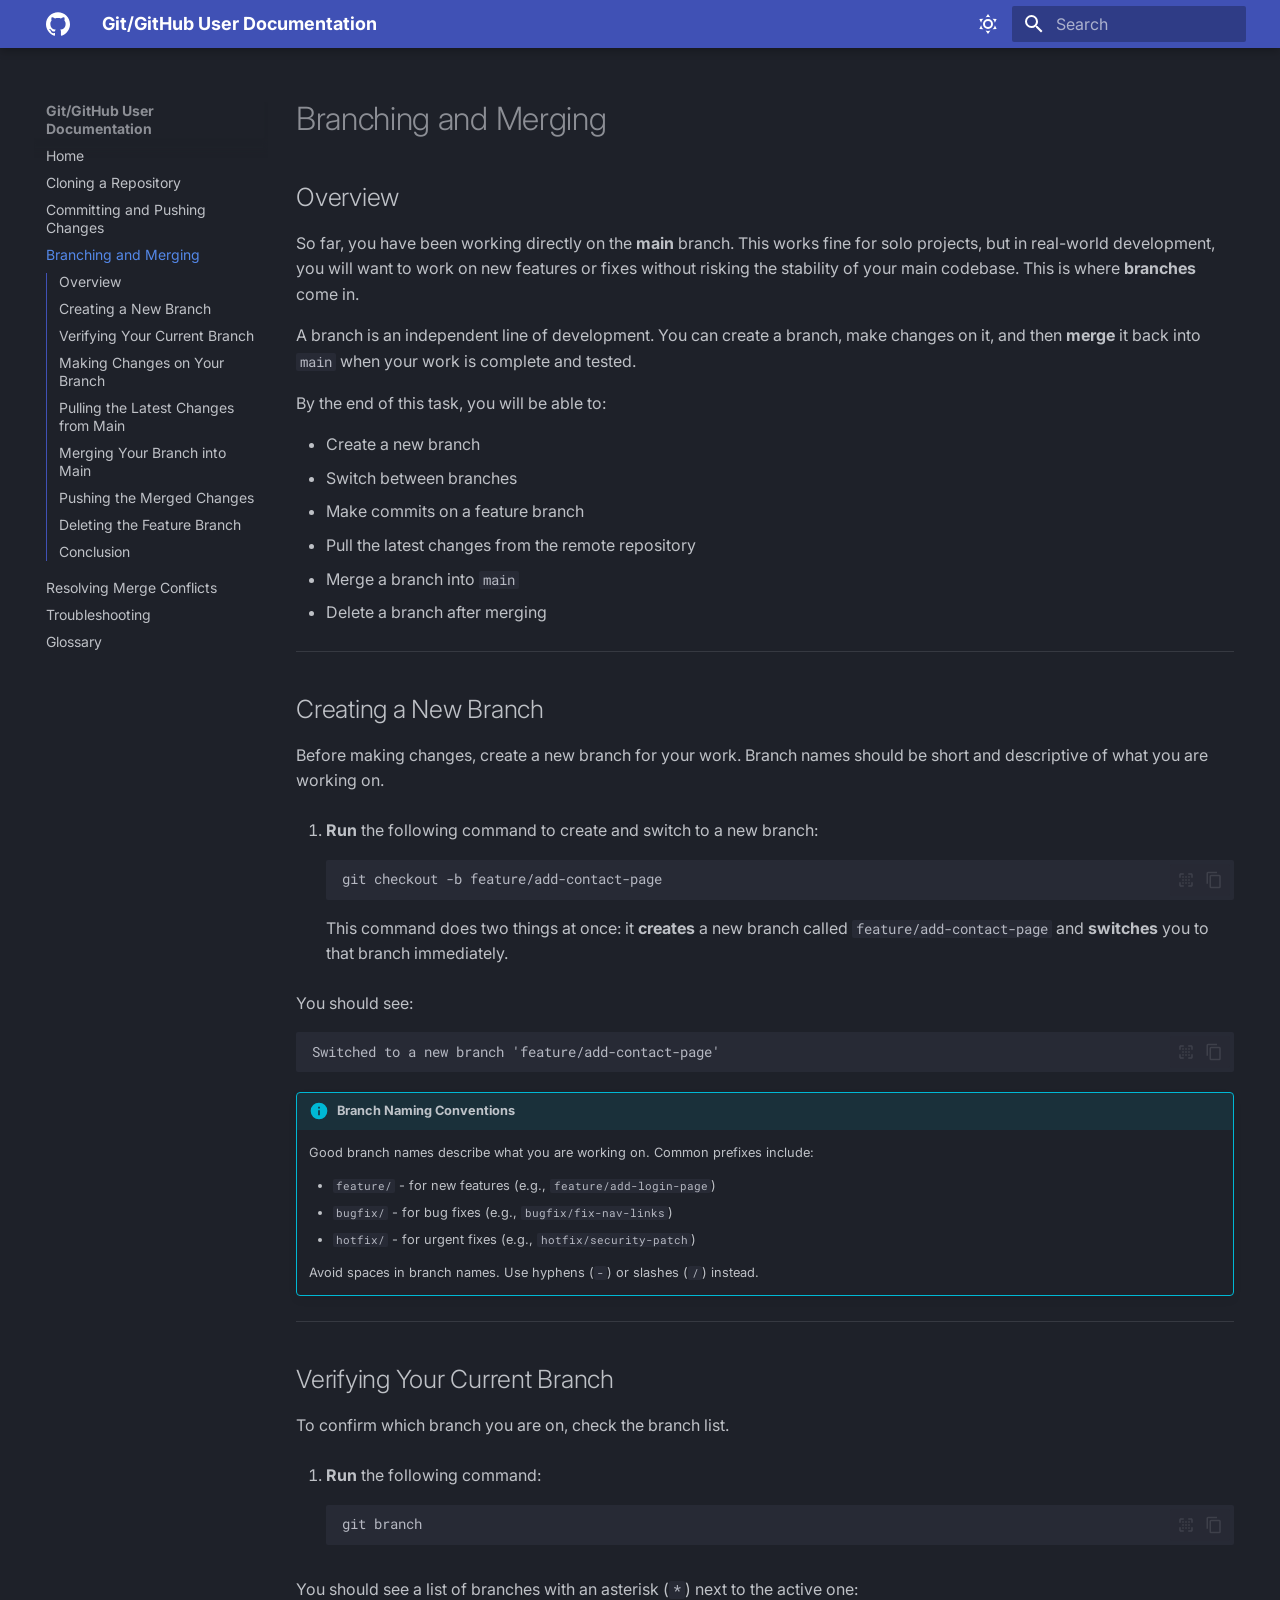
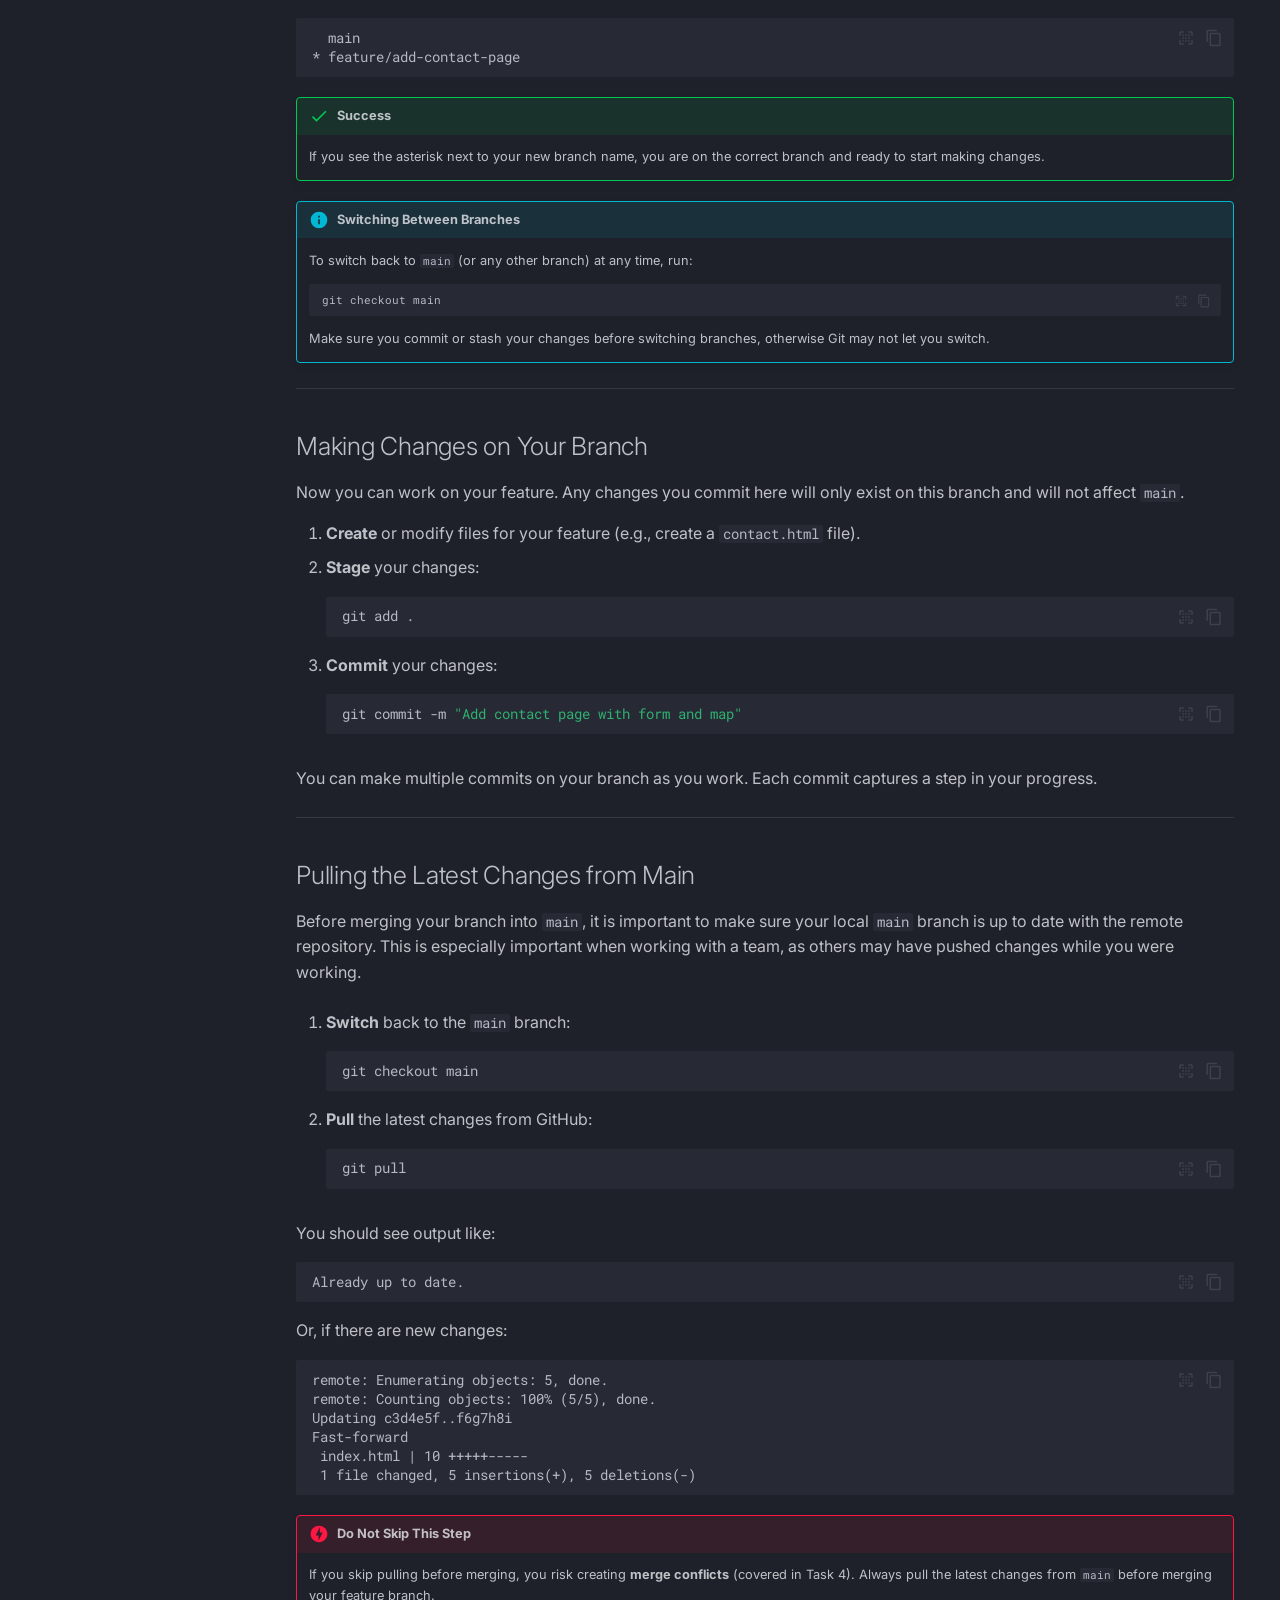
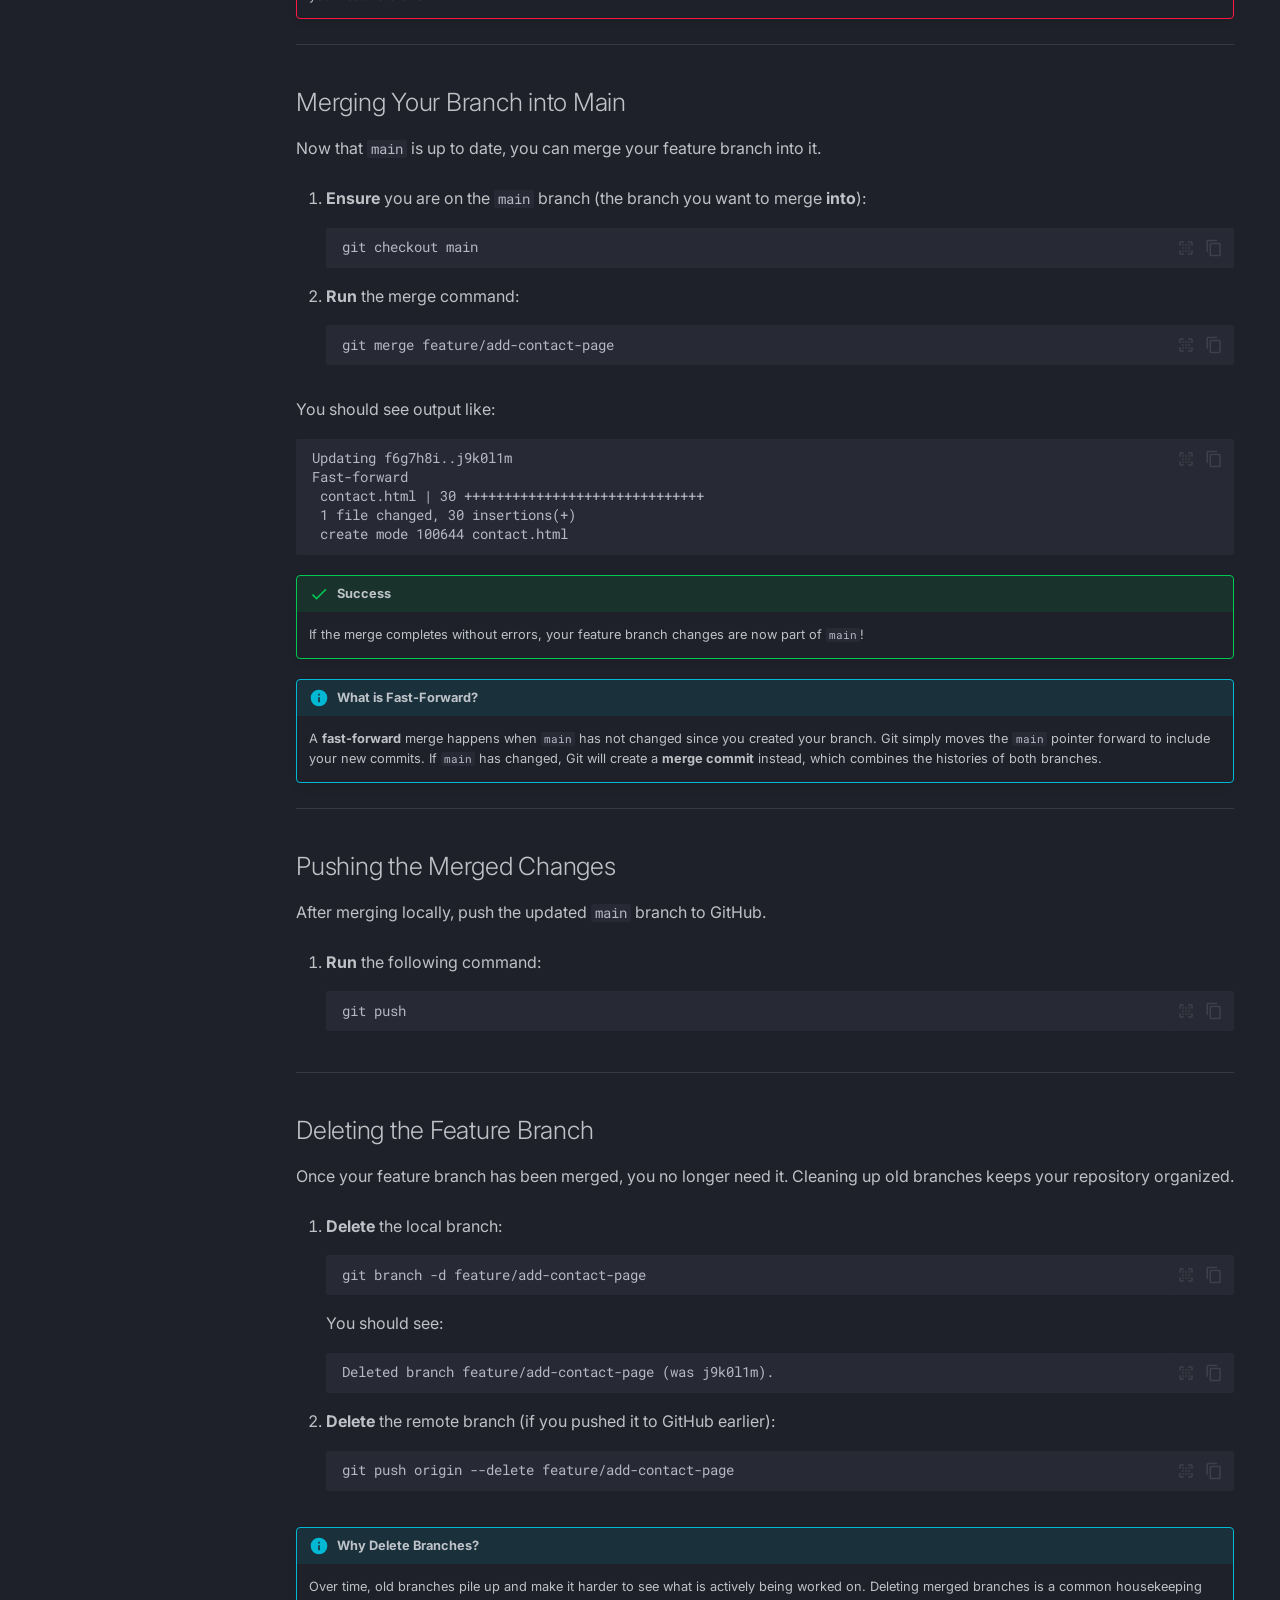
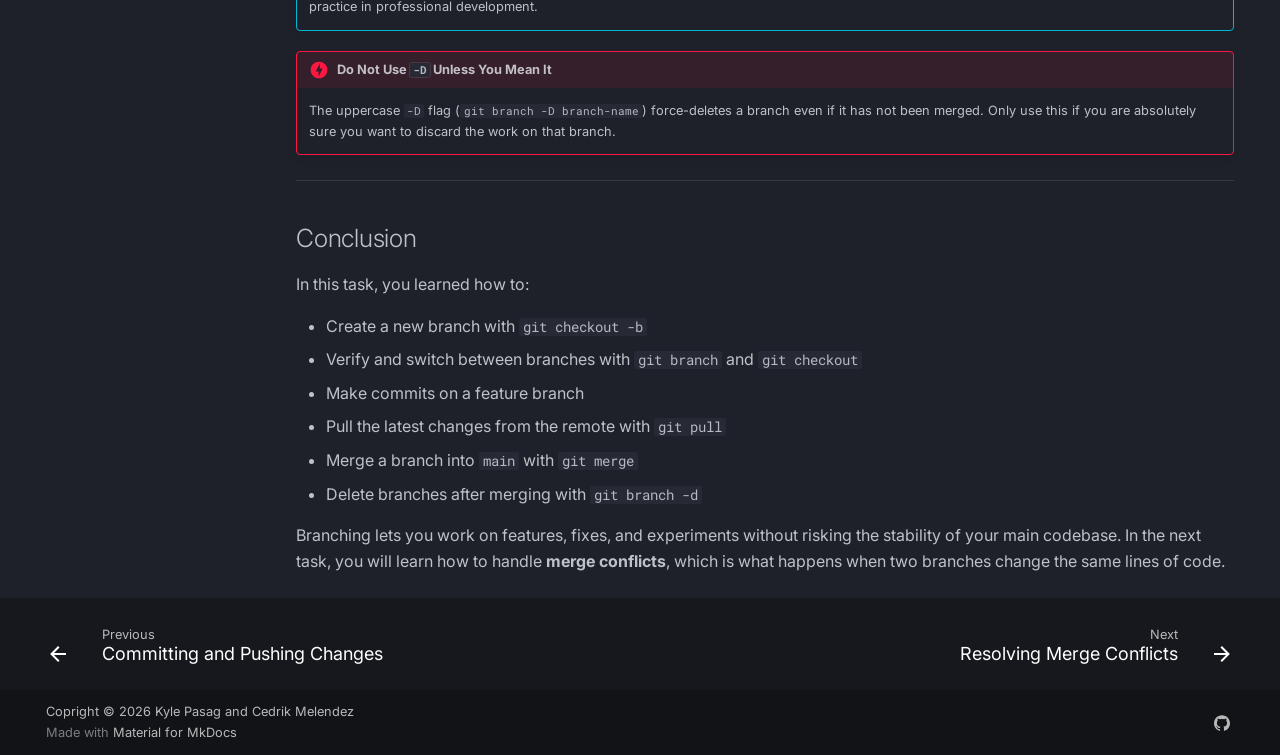
==== branching-and-merging/index.html @ 0b8ddfae "Deployed a0485a2 with MkDocs version: 1.6.1" ====
<!doctype html>
<html lang="en" class="no-js">
  <head>
    
      <meta charset="utf-8">
      <meta name="viewport" content="width=device-width,initial-scale=1">
      
      
      
        <link rel="canonical" href="https://kpasag.github.io/Git-GitHub-User-Documentation/branching-and-merging/">
      
      
        <link rel="prev" href="../committing-and-pushing/">
      
      
        <link rel="next" href="../resolving-merge-conflicts/">
      
      
        
      
      
      <link rel="icon" href="../assets/github.png">
      <meta name="generator" content="mkdocs-1.6.1, mkdocs-material-9.7.6">
    
    
      
        <title>Branching and Merging - Git/GitHub User Documentation</title>
      
    
    
      <link rel="stylesheet" href="../assets/stylesheets/main.484c7ddc.min.css">
      
        
        <link rel="stylesheet" href="../assets/stylesheets/palette.ab4e12ef.min.css">
      
      


    
    
      
    
    
      
        
        
        <link rel="preconnect" href="https://fonts.gstatic.com" crossorigin>
        <link rel="stylesheet" href="https://fonts.googleapis.com/css?family=Inter:300,300i,400,400i,700,700i%7CRoboto+Mono:400,400i,700,700i&display=fallback">
        <style>:root{--md-text-font:"Inter";--md-code-font:"Roboto Mono"}</style>
      
    
    
    <script>__md_scope=new URL("..",location),__md_hash=e=>[...e].reduce(((e,_)=>(e<<5)-e+_.charCodeAt(0)),0),__md_get=(e,_=localStorage,t=__md_scope)=>JSON.parse(_.getItem(t.pathname+"."+e)),__md_set=(e,_,t=localStorage,a=__md_scope)=>{try{t.setItem(a.pathname+"."+e,JSON.stringify(_))}catch(e){}}</script>
    
      

    
    
  </head>
  
  
    
    
      
    
    
    
    
    <body dir="ltr" data-md-color-scheme="slate" data-md-color-primary="indigo" data-md-color-accent="indigo">
  
    
    <input class="md-toggle" data-md-toggle="drawer" type="checkbox" id="__drawer" autocomplete="off">
    <input class="md-toggle" data-md-toggle="search" type="checkbox" id="__search" autocomplete="off">
    <label class="md-overlay" for="__drawer"></label>
    <div data-md-component="skip">
      
        
        <a href="#branching-and-merging" class="md-skip">
          Skip to content
        </a>
      
    </div>
    <div data-md-component="announce">
      
    </div>
    
    
      

  

<header class="md-header md-header--shadow" data-md-component="header">
  <nav class="md-header__inner md-grid" aria-label="Header">
    <a href=".." title="Git/GitHub User Documentation" class="md-header__button md-logo" aria-label="Git/GitHub User Documentation" data-md-component="logo">
      
  
  <svg xmlns="http://www.w3.org/2000/svg" viewBox="0 0 24 24"><path d="M12 .297c-6.63 0-12 5.373-12 12 0 5.303 3.438 9.8 8.205 11.385.6.113.82-.258.82-.577 0-.285-.01-1.04-.015-2.04-3.338.724-4.042-1.61-4.042-1.61C4.422 18.07 3.633 17.7 3.633 17.7c-1.087-.744.084-.729.084-.729 1.205.084 1.838 1.236 1.838 1.236 1.07 1.835 2.809 1.305 3.495.998.108-.776.417-1.305.76-1.605-2.665-.3-5.466-1.332-5.466-5.93 0-1.31.465-2.38 1.235-3.22-.135-.303-.54-1.523.105-3.176 0 0 1.005-.322 3.3 1.23.96-.267 1.98-.399 3-.405 1.02.006 2.04.138 3 .405 2.28-1.552 3.285-1.23 3.285-1.23.645 1.653.24 2.873.12 3.176.765.84 1.23 1.91 1.23 3.22 0 4.61-2.805 5.625-5.475 5.92.42.36.81 1.096.81 2.22 0 1.606-.015 2.896-.015 3.286 0 .315.21.69.825.57C20.565 22.092 24 17.592 24 12.297c0-6.627-5.373-12-12-12"/></svg>

    </a>
    <label class="md-header__button md-icon" for="__drawer">
      
      <svg xmlns="http://www.w3.org/2000/svg" viewBox="0 0 24 24"><path d="M3 6h18v2H3zm0 5h18v2H3zm0 5h18v2H3z"/></svg>
    </label>
    <div class="md-header__title" data-md-component="header-title">
      <div class="md-header__ellipsis">
        <div class="md-header__topic">
          <span class="md-ellipsis">
            Git/GitHub User Documentation
          </span>
        </div>
        <div class="md-header__topic" data-md-component="header-topic">
          <span class="md-ellipsis">
            
              Branching and Merging
            
          </span>
        </div>
      </div>
    </div>
    
      
        <form class="md-header__option" data-md-component="palette">
  
    
    
    
    <input class="md-option" data-md-color-media="" data-md-color-scheme="slate" data-md-color-primary="indigo" data-md-color-accent="indigo"  aria-label="Dark mode"  type="radio" name="__palette" id="__palette_0">
    
      <label class="md-header__button md-icon" title="Dark mode" for="__palette_1" hidden>
        <svg xmlns="http://www.w3.org/2000/svg" viewBox="0 0 24 24"><path d="M12 7a5 5 0 0 1 5 5 5 5 0 0 1-5 5 5 5 0 0 1-5-5 5 5 0 0 1 5-5m0 2a3 3 0 0 0-3 3 3 3 0 0 0 3 3 3 3 0 0 0 3-3 3 3 0 0 0-3-3m0-7 2.39 3.42C13.65 5.15 12.84 5 12 5s-1.65.15-2.39.42zM3.34 7l4.16-.35A7.2 7.2 0 0 0 5.94 8.5c-.44.74-.69 1.5-.83 2.29zm.02 10 1.76-3.77a7.131 7.131 0 0 0 2.38 4.14zM20.65 7l-1.77 3.79a7.02 7.02 0 0 0-2.38-4.15zm-.01 10-4.14.36c.59-.51 1.12-1.14 1.54-1.86.42-.73.69-1.5.83-2.29zM12 22l-2.41-3.44c.74.27 1.55.44 2.41.44.82 0 1.63-.17 2.37-.44z"/></svg>
      </label>
    
  
    
    
    
    <input class="md-option" data-md-color-media="" data-md-color-scheme="default" data-md-color-primary="indigo" data-md-color-accent="indigo"  aria-label="Light mode"  type="radio" name="__palette" id="__palette_1">
    
      <label class="md-header__button md-icon" title="Light mode" for="__palette_0" hidden>
        <svg xmlns="http://www.w3.org/2000/svg" viewBox="0 0 24 24"><path d="m17.75 4.09-2.53 1.94.91 3.06-2.63-1.81-2.63 1.81.91-3.06-2.53-1.94L12.44 4l1.06-3 1.06 3zm3.5 6.91-1.64 1.25.59 1.98-1.7-1.17-1.7 1.17.59-1.98L15.75 11l2.06-.05L18.5 9l.69 1.95zm-2.28 4.95c.83-.08 1.72 1.1 1.19 1.85-.32.45-.66.87-1.08 1.27C15.17 23 8.84 23 4.94 19.07c-3.91-3.9-3.91-10.24 0-14.14.4-.4.82-.76 1.27-1.08.75-.53 1.93.36 1.85 1.19-.27 2.86.69 5.83 2.89 8.02a9.96 9.96 0 0 0 8.02 2.89m-1.64 2.02a12.08 12.08 0 0 1-7.8-3.47c-2.17-2.19-3.33-5-3.49-7.82-2.81 3.14-2.7 7.96.31 10.98 3.02 3.01 7.84 3.12 10.98.31"/></svg>
      </label>
    
  
</form>
      
    
    
      <script>var palette=__md_get("__palette");if(palette&&palette.color){if("(prefers-color-scheme)"===palette.color.media){var media=matchMedia("(prefers-color-scheme: light)"),input=document.querySelector(media.matches?"[data-md-color-media='(prefers-color-scheme: light)']":"[data-md-color-media='(prefers-color-scheme: dark)']");palette.color.media=input.getAttribute("data-md-color-media"),palette.color.scheme=input.getAttribute("data-md-color-scheme"),palette.color.primary=input.getAttribute("data-md-color-primary"),palette.color.accent=input.getAttribute("data-md-color-accent")}for(var[key,value]of Object.entries(palette.color))document.body.setAttribute("data-md-color-"+key,value)}</script>
    
    
    
      
      
        <label class="md-header__button md-icon" for="__search">
          
          <svg xmlns="http://www.w3.org/2000/svg" viewBox="0 0 24 24"><path d="M9.5 3A6.5 6.5 0 0 1 16 9.5c0 1.61-.59 3.09-1.56 4.23l.27.27h.79l5 5-1.5 1.5-5-5v-.79l-.27-.27A6.52 6.52 0 0 1 9.5 16 6.5 6.5 0 0 1 3 9.5 6.5 6.5 0 0 1 9.5 3m0 2C7 5 5 7 5 9.5S7 14 9.5 14 14 12 14 9.5 12 5 9.5 5"/></svg>
        </label>
        <div class="md-search" data-md-component="search" role="dialog">
  <label class="md-search__overlay" for="__search"></label>
  <div class="md-search__inner" role="search">
    <form class="md-search__form" name="search">
      <input type="text" class="md-search__input" name="query" aria-label="Search" placeholder="Search" autocapitalize="off" autocorrect="off" autocomplete="off" spellcheck="false" data-md-component="search-query" required>
      <label class="md-search__icon md-icon" for="__search">
        
        <svg xmlns="http://www.w3.org/2000/svg" viewBox="0 0 24 24"><path d="M9.5 3A6.5 6.5 0 0 1 16 9.5c0 1.61-.59 3.09-1.56 4.23l.27.27h.79l5 5-1.5 1.5-5-5v-.79l-.27-.27A6.52 6.52 0 0 1 9.5 16 6.5 6.5 0 0 1 3 9.5 6.5 6.5 0 0 1 9.5 3m0 2C7 5 5 7 5 9.5S7 14 9.5 14 14 12 14 9.5 12 5 9.5 5"/></svg>
        
        <svg xmlns="http://www.w3.org/2000/svg" viewBox="0 0 24 24"><path d="M20 11v2H8l5.5 5.5-1.42 1.42L4.16 12l7.92-7.92L13.5 5.5 8 11z"/></svg>
      </label>
      <nav class="md-search__options" aria-label="Search">
        
        <button type="reset" class="md-search__icon md-icon" title="Clear" aria-label="Clear" tabindex="-1">
          
          <svg xmlns="http://www.w3.org/2000/svg" viewBox="0 0 24 24"><path d="M19 6.41 17.59 5 12 10.59 6.41 5 5 6.41 10.59 12 5 17.59 6.41 19 12 13.41 17.59 19 19 17.59 13.41 12z"/></svg>
        </button>
      </nav>
      
    </form>
    <div class="md-search__output">
      <div class="md-search__scrollwrap" tabindex="0" data-md-scrollfix>
        <div class="md-search-result" data-md-component="search-result">
          <div class="md-search-result__meta">
            Initializing search
          </div>
          <ol class="md-search-result__list" role="presentation"></ol>
        </div>
      </div>
    </div>
  </div>
</div>
      
    
    
  </nav>
  
</header>
    
    <div class="md-container" data-md-component="container">
      
      
        
          
        
      
      <main class="md-main" data-md-component="main">
        <div class="md-main__inner md-grid">
          
            
              
              <div class="md-sidebar md-sidebar--primary" data-md-component="sidebar" data-md-type="navigation" >
                <div class="md-sidebar__scrollwrap">
                  <div class="md-sidebar__inner">
                    



  

<nav class="md-nav md-nav--primary md-nav--integrated" aria-label="Navigation" data-md-level="0">
  <label class="md-nav__title" for="__drawer">
    <a href=".." title="Git/GitHub User Documentation" class="md-nav__button md-logo" aria-label="Git/GitHub User Documentation" data-md-component="logo">
      
  
  <svg xmlns="http://www.w3.org/2000/svg" viewBox="0 0 24 24"><path d="M12 .297c-6.63 0-12 5.373-12 12 0 5.303 3.438 9.8 8.205 11.385.6.113.82-.258.82-.577 0-.285-.01-1.04-.015-2.04-3.338.724-4.042-1.61-4.042-1.61C4.422 18.07 3.633 17.7 3.633 17.7c-1.087-.744.084-.729.084-.729 1.205.084 1.838 1.236 1.838 1.236 1.07 1.835 2.809 1.305 3.495.998.108-.776.417-1.305.76-1.605-2.665-.3-5.466-1.332-5.466-5.93 0-1.31.465-2.38 1.235-3.22-.135-.303-.54-1.523.105-3.176 0 0 1.005-.322 3.3 1.23.96-.267 1.98-.399 3-.405 1.02.006 2.04.138 3 .405 2.28-1.552 3.285-1.23 3.285-1.23.645 1.653.24 2.873.12 3.176.765.84 1.23 1.91 1.23 3.22 0 4.61-2.805 5.625-5.475 5.92.42.36.81 1.096.81 2.22 0 1.606-.015 2.896-.015 3.286 0 .315.21.69.825.57C20.565 22.092 24 17.592 24 12.297c0-6.627-5.373-12-12-12"/></svg>

    </a>
    Git/GitHub User Documentation
  </label>
  
  <ul class="md-nav__list" data-md-scrollfix>
    
      
      
  
  
  
  
    <li class="md-nav__item">
      <a href=".." class="md-nav__link">
        
  
  
  <span class="md-ellipsis">
    
  
    Home
  

    
  </span>
  
  

      </a>
    </li>
  

    
      
      
  
  
  
  
    <li class="md-nav__item">
      <a href="../cloning/" class="md-nav__link">
        
  
  
  <span class="md-ellipsis">
    
  
    Cloning a Repository
  

    
  </span>
  
  

      </a>
    </li>
  

    
      
      
  
  
  
  
    <li class="md-nav__item">
      <a href="../committing-and-pushing/" class="md-nav__link">
        
  
  
  <span class="md-ellipsis">
    
  
    Committing and Pushing Changes
  

    
  </span>
  
  

      </a>
    </li>
  

    
      
      
  
  
    
  
  
  
    <li class="md-nav__item md-nav__item--active">
      
      <input class="md-nav__toggle md-toggle" type="checkbox" id="__toc">
      
      
        
      
      
        <label class="md-nav__link md-nav__link--active" for="__toc">
          
  
  
  <span class="md-ellipsis">
    
  
    Branching and Merging
  

    
  </span>
  
  

          <span class="md-nav__icon md-icon"></span>
        </label>
      
      <a href="./" class="md-nav__link md-nav__link--active">
        
  
  
  <span class="md-ellipsis">
    
  
    Branching and Merging
  

    
  </span>
  
  

      </a>
      
        

<nav class="md-nav md-nav--secondary" aria-label="Table of contents">
  
  
  
    
  
  
    <label class="md-nav__title" for="__toc">
      <span class="md-nav__icon md-icon"></span>
      Table of contents
    </label>
    <ul class="md-nav__list" data-md-component="toc" data-md-scrollfix>
      
        <li class="md-nav__item">
  <a href="#overview" class="md-nav__link">
    <span class="md-ellipsis">
      
        Overview
      
    </span>
  </a>
  
</li>
      
        <li class="md-nav__item">
  <a href="#creating-a-new-branch" class="md-nav__link">
    <span class="md-ellipsis">
      
        Creating a New Branch
      
    </span>
  </a>
  
</li>
      
        <li class="md-nav__item">
  <a href="#verifying-your-current-branch" class="md-nav__link">
    <span class="md-ellipsis">
      
        Verifying Your Current Branch
      
    </span>
  </a>
  
</li>
      
        <li class="md-nav__item">
  <a href="#making-changes-on-your-branch" class="md-nav__link">
    <span class="md-ellipsis">
      
        Making Changes on Your Branch
      
    </span>
  </a>
  
</li>
      
        <li class="md-nav__item">
  <a href="#pulling-the-latest-changes-from-main" class="md-nav__link">
    <span class="md-ellipsis">
      
        Pulling the Latest Changes from Main
      
    </span>
  </a>
  
</li>
      
        <li class="md-nav__item">
  <a href="#merging-your-branch-into-main" class="md-nav__link">
    <span class="md-ellipsis">
      
        Merging Your Branch into Main
      
    </span>
  </a>
  
</li>
      
        <li class="md-nav__item">
  <a href="#pushing-the-merged-changes" class="md-nav__link">
    <span class="md-ellipsis">
      
        Pushing the Merged Changes
      
    </span>
  </a>
  
</li>
      
        <li class="md-nav__item">
  <a href="#deleting-the-feature-branch" class="md-nav__link">
    <span class="md-ellipsis">
      
        Deleting the Feature Branch
      
    </span>
  </a>
  
</li>
      
        <li class="md-nav__item">
  <a href="#conclusion" class="md-nav__link">
    <span class="md-ellipsis">
      
        Conclusion
      
    </span>
  </a>
  
</li>
      
    </ul>
  
</nav>
      
    </li>
  

    
      
      
  
  
  
  
    <li class="md-nav__item">
      <a href="../resolving-merge-conflicts/" class="md-nav__link">
        
  
  
  <span class="md-ellipsis">
    
  
    Resolving Merge Conflicts
  

    
  </span>
  
  

      </a>
    </li>
  

    
      
      
  
  
  
  
    <li class="md-nav__item">
      <a href="../troubleshooting/" class="md-nav__link">
        
  
  
  <span class="md-ellipsis">
    
  
    Troubleshooting
  

    
  </span>
  
  

      </a>
    </li>
  

    
      
      
  
  
  
  
    <li class="md-nav__item">
      <a href="../glossary/" class="md-nav__link">
        
  
  
  <span class="md-ellipsis">
    
  
    Glossary
  

    
  </span>
  
  

      </a>
    </li>
  

    
  </ul>
</nav>
                  </div>
                </div>
              </div>
            
            
          
          
            <div class="md-content" data-md-component="content">
              
              <article class="md-content__inner md-typeset">
                
                  



<h1 id="branching-and-merging">Branching and Merging</h1>
<h2 id="overview">Overview</h2>
<p>So far, you have been working directly on the <strong>main</strong> branch. This works fine for solo projects, but in real-world development, you will want to work on new features or fixes without risking the stability of your main codebase. This is where <strong>branches</strong> come in.</p>
<p>A branch is an independent line of development. You can create a branch, make changes on it, and then <strong>merge</strong> it back into <code>main</code> when your work is complete and tested.</p>
<p>By the end of this task, you will be able to:</p>
<ul>
<li>Create a new branch</li>
<li>Switch between branches</li>
<li>Make commits on a feature branch</li>
<li>Pull the latest changes from the remote repository</li>
<li>Merge a branch into <code>main</code></li>
<li>Delete a branch after merging</li>
</ul>
<hr />
<h2 id="creating-a-new-branch">Creating a New Branch</h2>
<p>Before making changes, create a new branch for your work. Branch names should be short and descriptive of what you are working on.</p>
<ol>
<li>
<p><strong>Run</strong> the following command to create and switch to a new branch:</p>
<div class="language-bash highlight"><pre><span></span><code><span id="__span-0-1"><a id="__codelineno-0-1" name="__codelineno-0-1" href="#__codelineno-0-1"></a>git<span class="w"> </span>checkout<span class="w"> </span>-b<span class="w"> </span>feature/add-contact-page
</span></code></pre></div>
<p>This command does two things at once: it <strong>creates</strong> a new branch called <code>feature/add-contact-page</code> and <strong>switches</strong> you to that branch immediately.</p>
</li>
</ol>
<p>You should see:</p>
<div class="language-text highlight"><pre><span></span><code><span id="__span-1-1"><a id="__codelineno-1-1" name="__codelineno-1-1" href="#__codelineno-1-1"></a>Switched to a new branch &#39;feature/add-contact-page&#39;
</span></code></pre></div>
<div class="admonition info">
<p class="admonition-title">Branch Naming Conventions</p>
<p>Good branch names describe what you are working on. Common prefixes include:</p>
<ul>
<li><code>feature/</code> - for new features (e.g., <code>feature/add-login-page</code>)</li>
<li><code>bugfix/</code> - for bug fixes (e.g., <code>bugfix/fix-nav-links</code>)</li>
<li><code>hotfix/</code> - for urgent fixes (e.g., <code>hotfix/security-patch</code>)</li>
</ul>
<p>Avoid spaces in branch names. Use hyphens (<code>-</code>) or slashes (<code>/</code>) instead.</p>
</div>
<hr />
<h2 id="verifying-your-current-branch">Verifying Your Current Branch</h2>
<p>To confirm which branch you are on, check the branch list.</p>
<ol>
<li>
<p><strong>Run</strong> the following command:</p>
<div class="language-bash highlight"><pre><span></span><code><span id="__span-2-1"><a id="__codelineno-2-1" name="__codelineno-2-1" href="#__codelineno-2-1"></a>git<span class="w"> </span>branch
</span></code></pre></div>
</li>
</ol>
<p>You should see a list of branches with an asterisk (<code>*</code>) next to the active one:</p>
<div class="language-text highlight"><pre><span></span><code><span id="__span-3-1"><a id="__codelineno-3-1" name="__codelineno-3-1" href="#__codelineno-3-1"></a>  main
</span><span id="__span-3-2"><a id="__codelineno-3-2" name="__codelineno-3-2" href="#__codelineno-3-2"></a>* feature/add-contact-page
</span></code></pre></div>
<div class="admonition success">
<p class="admonition-title">Success</p>
<p>If you see the asterisk next to your new branch name, you are on the correct branch and ready to start making changes.</p>
</div>
<div class="admonition info">
<p class="admonition-title">Switching Between Branches</p>
<p>To switch back to <code>main</code> (or any other branch) at any time, run:</p>
<div class="language-bash highlight"><pre><span></span><code><span id="__span-4-1"><a id="__codelineno-4-1" name="__codelineno-4-1" href="#__codelineno-4-1"></a>git<span class="w"> </span>checkout<span class="w"> </span>main
</span></code></pre></div>
<p>Make sure you commit or stash your changes before switching branches, otherwise Git may not let you switch.</p>
</div>
<hr />
<h2 id="making-changes-on-your-branch">Making Changes on Your Branch</h2>
<p>Now you can work on your feature. Any changes you commit here will only exist on this branch and will not affect <code>main</code>.</p>
<ol>
<li><strong>Create</strong> or modify files for your feature (e.g., create a <code>contact.html</code> file).</li>
<li>
<p><strong>Stage</strong> your changes:</p>
<div class="language-bash highlight"><pre><span></span><code><span id="__span-5-1"><a id="__codelineno-5-1" name="__codelineno-5-1" href="#__codelineno-5-1"></a>git<span class="w"> </span>add<span class="w"> </span>.
</span></code></pre></div>
</li>
<li>
<p><strong>Commit</strong> your changes:</p>
<div class="language-bash highlight"><pre><span></span><code><span id="__span-6-1"><a id="__codelineno-6-1" name="__codelineno-6-1" href="#__codelineno-6-1"></a>git<span class="w"> </span>commit<span class="w"> </span>-m<span class="w"> </span><span class="s2">&quot;Add contact page with form and map&quot;</span>
</span></code></pre></div>
</li>
</ol>
<p>You can make multiple commits on your branch as you work. Each commit captures a step in your progress.</p>
<hr />
<h2 id="pulling-the-latest-changes-from-main">Pulling the Latest Changes from Main</h2>
<p>Before merging your branch into <code>main</code>, it is important to make sure your local <code>main</code> branch is up to date with the remote repository. This is especially important when working with a team, as others may have pushed changes while you were working.</p>
<ol>
<li>
<p><strong>Switch</strong> back to the <code>main</code> branch:</p>
<div class="language-bash highlight"><pre><span></span><code><span id="__span-7-1"><a id="__codelineno-7-1" name="__codelineno-7-1" href="#__codelineno-7-1"></a>git<span class="w"> </span>checkout<span class="w"> </span>main
</span></code></pre></div>
</li>
<li>
<p><strong>Pull</strong> the latest changes from GitHub:</p>
<div class="language-bash highlight"><pre><span></span><code><span id="__span-8-1"><a id="__codelineno-8-1" name="__codelineno-8-1" href="#__codelineno-8-1"></a>git<span class="w"> </span>pull
</span></code></pre></div>
</li>
</ol>
<p>You should see output like:</p>
<div class="language-text highlight"><pre><span></span><code><span id="__span-9-1"><a id="__codelineno-9-1" name="__codelineno-9-1" href="#__codelineno-9-1"></a>Already up to date.
</span></code></pre></div>
<p>Or, if there are new changes:</p>
<div class="language-text highlight"><pre><span></span><code><span id="__span-10-1"><a id="__codelineno-10-1" name="__codelineno-10-1" href="#__codelineno-10-1"></a>remote: Enumerating objects: 5, done.
</span><span id="__span-10-2"><a id="__codelineno-10-2" name="__codelineno-10-2" href="#__codelineno-10-2"></a>remote: Counting objects: 100% (5/5), done.
</span><span id="__span-10-3"><a id="__codelineno-10-3" name="__codelineno-10-3" href="#__codelineno-10-3"></a>Updating c3d4e5f..f6g7h8i
</span><span id="__span-10-4"><a id="__codelineno-10-4" name="__codelineno-10-4" href="#__codelineno-10-4"></a>Fast-forward
</span><span id="__span-10-5"><a id="__codelineno-10-5" name="__codelineno-10-5" href="#__codelineno-10-5"></a> index.html | 10 +++++-----
</span><span id="__span-10-6"><a id="__codelineno-10-6" name="__codelineno-10-6" href="#__codelineno-10-6"></a> 1 file changed, 5 insertions(+), 5 deletions(-)
</span></code></pre></div>
<div class="admonition danger">
<p class="admonition-title">Do Not Skip This Step</p>
<p>If you skip pulling before merging, you risk creating <strong>merge conflicts</strong> (covered in Task 4). Always pull the latest changes from <code>main</code> before merging your feature branch.</p>
</div>
<hr />
<h2 id="merging-your-branch-into-main">Merging Your Branch into Main</h2>
<p>Now that <code>main</code> is up to date, you can merge your feature branch into it.</p>
<ol>
<li>
<p><strong>Ensure</strong> you are on the <code>main</code> branch (the branch you want to merge <strong>into</strong>):</p>
<div class="language-bash highlight"><pre><span></span><code><span id="__span-11-1"><a id="__codelineno-11-1" name="__codelineno-11-1" href="#__codelineno-11-1"></a>git<span class="w"> </span>checkout<span class="w"> </span>main
</span></code></pre></div>
</li>
<li>
<p><strong>Run</strong> the merge command:</p>
<div class="language-bash highlight"><pre><span></span><code><span id="__span-12-1"><a id="__codelineno-12-1" name="__codelineno-12-1" href="#__codelineno-12-1"></a>git<span class="w"> </span>merge<span class="w"> </span>feature/add-contact-page
</span></code></pre></div>
</li>
</ol>
<p>You should see output like:</p>
<div class="language-text highlight"><pre><span></span><code><span id="__span-13-1"><a id="__codelineno-13-1" name="__codelineno-13-1" href="#__codelineno-13-1"></a>Updating f6g7h8i..j9k0l1m
</span><span id="__span-13-2"><a id="__codelineno-13-2" name="__codelineno-13-2" href="#__codelineno-13-2"></a>Fast-forward
</span><span id="__span-13-3"><a id="__codelineno-13-3" name="__codelineno-13-3" href="#__codelineno-13-3"></a> contact.html | 30 ++++++++++++++++++++++++++++++
</span><span id="__span-13-4"><a id="__codelineno-13-4" name="__codelineno-13-4" href="#__codelineno-13-4"></a> 1 file changed, 30 insertions(+)
</span><span id="__span-13-5"><a id="__codelineno-13-5" name="__codelineno-13-5" href="#__codelineno-13-5"></a> create mode 100644 contact.html
</span></code></pre></div>
<div class="admonition success">
<p class="admonition-title">Success</p>
<p>If the merge completes without errors, your feature branch changes are now part of <code>main</code>!</p>
</div>
<div class="admonition info">
<p class="admonition-title">What is Fast-Forward?</p>
<p>A <strong>fast-forward</strong> merge happens when <code>main</code> has not changed since you created your branch. Git simply moves the <code>main</code> pointer forward to include your new commits. If <code>main</code> has changed, Git will create a <strong>merge commit</strong> instead, which combines the histories of both branches.</p>
</div>
<hr />
<h2 id="pushing-the-merged-changes">Pushing the Merged Changes</h2>
<p>After merging locally, push the updated <code>main</code> branch to GitHub.</p>
<ol>
<li>
<p><strong>Run</strong> the following command:</p>
<div class="language-bash highlight"><pre><span></span><code><span id="__span-14-1"><a id="__codelineno-14-1" name="__codelineno-14-1" href="#__codelineno-14-1"></a>git<span class="w"> </span>push
</span></code></pre></div>
</li>
</ol>
<hr />
<h2 id="deleting-the-feature-branch">Deleting the Feature Branch</h2>
<p>Once your feature branch has been merged, you no longer need it. Cleaning up old branches keeps your repository organized.</p>
<ol>
<li>
<p><strong>Delete</strong> the local branch:</p>
<div class="language-bash highlight"><pre><span></span><code><span id="__span-15-1"><a id="__codelineno-15-1" name="__codelineno-15-1" href="#__codelineno-15-1"></a>git<span class="w"> </span>branch<span class="w"> </span>-d<span class="w"> </span>feature/add-contact-page
</span></code></pre></div>
<p>You should see:</p>
<div class="language-text highlight"><pre><span></span><code><span id="__span-16-1"><a id="__codelineno-16-1" name="__codelineno-16-1" href="#__codelineno-16-1"></a>Deleted branch feature/add-contact-page (was j9k0l1m).
</span></code></pre></div>
</li>
<li>
<p><strong>Delete</strong> the remote branch (if you pushed it to GitHub earlier):</p>
<div class="language-bash highlight"><pre><span></span><code><span id="__span-17-1"><a id="__codelineno-17-1" name="__codelineno-17-1" href="#__codelineno-17-1"></a>git<span class="w"> </span>push<span class="w"> </span>origin<span class="w"> </span>--delete<span class="w"> </span>feature/add-contact-page
</span></code></pre></div>
</li>
</ol>
<div class="admonition info">
<p class="admonition-title">Why Delete Branches?</p>
<p>Over time, old branches pile up and make it harder to see what is actively being worked on. Deleting merged branches is a common housekeeping practice in professional development.</p>
</div>
<div class="admonition danger">
<p class="admonition-title">Do Not Use <code>-D</code> Unless You Mean It</p>
<p>The uppercase <code>-D</code> flag (<code>git branch -D branch-name</code>) force-deletes a branch even if it has not been merged. Only use this if you are absolutely sure you want to discard the work on that branch.</p>
</div>
<hr />
<h2 id="conclusion">Conclusion</h2>
<p>In this task, you learned how to:</p>
<ul>
<li>Create a new branch with <code>git checkout -b</code></li>
<li>Verify and switch between branches with <code>git branch</code> and <code>git checkout</code></li>
<li>Make commits on a feature branch</li>
<li>Pull the latest changes from the remote with <code>git pull</code></li>
<li>Merge a branch into <code>main</code> with <code>git merge</code></li>
<li>Delete branches after merging with <code>git branch -d</code></li>
</ul>
<p>Branching lets you work on features, fixes, and experiments without risking the stability of your main codebase. In the next task, you will learn how to handle <strong>merge conflicts</strong>, which is what happens when two branches change the same lines of code.</p>












                
              </article>
            </div>
          
          
<script>var target=document.getElementById(location.hash.slice(1));target&&target.name&&(target.checked=target.name.startsWith("__tabbed_"))</script>
        </div>
        
      </main>
      
        <footer class="md-footer">
  
    
      
      <nav class="md-footer__inner md-grid" aria-label="Footer" >
        
          
          <a href="../committing-and-pushing/" class="md-footer__link md-footer__link--prev" aria-label="Previous: Committing and Pushing Changes">
            <div class="md-footer__button md-icon">
              
              <svg xmlns="http://www.w3.org/2000/svg" viewBox="0 0 24 24"><path d="M20 11v2H8l5.5 5.5-1.42 1.42L4.16 12l7.92-7.92L13.5 5.5 8 11z"/></svg>
            </div>
            <div class="md-footer__title">
              <span class="md-footer__direction">
                Previous
              </span>
              <div class="md-ellipsis">
                Committing and Pushing Changes
              </div>
            </div>
          </a>
        
        
          
          <a href="../resolving-merge-conflicts/" class="md-footer__link md-footer__link--next" aria-label="Next: Resolving Merge Conflicts">
            <div class="md-footer__title">
              <span class="md-footer__direction">
                Next
              </span>
              <div class="md-ellipsis">
                Resolving Merge Conflicts
              </div>
            </div>
            <div class="md-footer__button md-icon">
              
              <svg xmlns="http://www.w3.org/2000/svg" viewBox="0 0 24 24"><path d="M4 11v2h12l-5.5 5.5 1.42 1.42L19.84 12l-7.92-7.92L10.5 5.5 16 11z"/></svg>
            </div>
          </a>
        
      </nav>
    
  
  <div class="md-footer-meta md-typeset">
    <div class="md-footer-meta__inner md-grid">
      <div class="md-copyright">
  
    <div class="md-copyright__highlight">
      Copright &copy; 2026 Kyle Pasag and Cedrik Melendez
    </div>
  
  
    Made with
    <a href="https://squidfunk.github.io/mkdocs-material/" target="_blank" rel="noopener">
      Material for MkDocs
    </a>
  
</div>
      
        
<div class="md-social">
  
    
    
    
    
      
      
    
    <a href="https://github.com/kpasag/Git-GitHub-User-Documentation" target="_blank" rel="noopener" title="github.com" class="md-social__link">
      <svg xmlns="http://www.w3.org/2000/svg" viewBox="0 0 24 24"><path d="M12 .297c-6.63 0-12 5.373-12 12 0 5.303 3.438 9.8 8.205 11.385.6.113.82-.258.82-.577 0-.285-.01-1.04-.015-2.04-3.338.724-4.042-1.61-4.042-1.61C4.422 18.07 3.633 17.7 3.633 17.7c-1.087-.744.084-.729.084-.729 1.205.084 1.838 1.236 1.838 1.236 1.07 1.835 2.809 1.305 3.495.998.108-.776.417-1.305.76-1.605-2.665-.3-5.466-1.332-5.466-5.93 0-1.31.465-2.38 1.235-3.22-.135-.303-.54-1.523.105-3.176 0 0 1.005-.322 3.3 1.23.96-.267 1.98-.399 3-.405 1.02.006 2.04.138 3 .405 2.28-1.552 3.285-1.23 3.285-1.23.645 1.653.24 2.873.12 3.176.765.84 1.23 1.91 1.23 3.22 0 4.61-2.805 5.625-5.475 5.92.42.36.81 1.096.81 2.22 0 1.606-.015 2.896-.015 3.286 0 .315.21.69.825.57C20.565 22.092 24 17.592 24 12.297c0-6.627-5.373-12-12-12"/></svg>
    </a>
  
</div>
      
    </div>
  </div>
</footer>
      
    </div>
    <div class="md-dialog" data-md-component="dialog">
      <div class="md-dialog__inner md-typeset"></div>
    </div>
    
    
    
      
      
      <script id="__config" type="application/json">{"annotate": null, "base": "..", "features": ["navigation.sections", "navigation.footer", "toc.integrate", "content.code.copy", "content.code.select"], "search": "../assets/javascripts/workers/search.2c215733.min.js", "tags": null, "translations": {"clipboard.copied": "Copied to clipboard", "clipboard.copy": "Copy to clipboard", "search.result.more.one": "1 more on this page", "search.result.more.other": "# more on this page", "search.result.none": "No matching documents", "search.result.one": "1 matching document", "search.result.other": "# matching documents", "search.result.placeholder": "Type to start searching", "search.result.term.missing": "Missing", "select.version": "Select version"}, "version": null}</script>
    
    
      <script src="../assets/javascripts/bundle.79ae519e.min.js"></script>
      
    
  </body>
</html>
---- assets/stylesheets/main.484c7ddc.min.css ----
@charset "UTF-8";html{-webkit-text-size-adjust:none;-moz-text-size-adjust:none;text-size-adjust:none;box-sizing:border-box}*,:after,:before{box-sizing:inherit}@media (prefers-reduced-motion){*,:after,:before{transition:none!important}}body{margin:0}a,button,input,label{-webkit-tap-highlight-color:transparent}a{color:inherit;text-decoration:none}hr{border:0;box-sizing:initial;display:block;height:.05rem;overflow:visible;padding:0}small{font-size:80%}sub,sup{line-height:1em}img{border-style:none}table{border-collapse:initial;border-spacing:0}td,th{font-weight:400;vertical-align:top}button{background:#0000;border:0;font-family:inherit;font-size:inherit;margin:0;padding:0}input{border:0;outline:none}:root{--md-primary-fg-color:#4051b5;--md-primary-fg-color--light:#5d6cc0;--md-primary-fg-color--dark:#303fa1;--md-primary-bg-color:#fff;--md-primary-bg-color--light:#ffffffb3;--md-accent-fg-color:#526cfe;--md-accent-fg-color--transparent:#526cfe1a;--md-accent-bg-color:#fff;--md-accent-bg-color--light:#ffffffb3}[data-md-color-scheme=default]{color-scheme:light}[data-md-color-scheme=default] img[src$="#gh-dark-mode-only"],[data-md-color-scheme=default] img[src$="#only-dark"]{display:none}:root,[data-md-color-scheme=default]{--md-hue:225deg;--md-default-fg-color:#000000de;--md-default-fg-color--light:#0000008a;--md-default-fg-color--lighter:#00000052;--md-default-fg-color--lightest:#00000012;--md-default-bg-color:#fff;--md-default-bg-color--light:#ffffffb3;--md-default-bg-color--lighter:#ffffff4d;--md-default-bg-color--lightest:#ffffff1f;--md-code-fg-color:#36464e;--md-code-bg-color:#f5f5f5;--md-code-bg-color--light:#f5f5f5b3;--md-code-bg-color--lighter:#f5f5f54d;--md-code-hl-color:#4287ff;--md-code-hl-color--light:#4287ff1a;--md-code-hl-number-color:#d52a2a;--md-code-hl-special-color:#db1457;--md-code-hl-function-color:#a846b9;--md-code-hl-constant-color:#6e59d9;--md-code-hl-keyword-color:#3f6ec6;--md-code-hl-string-color:#1c7d4d;--md-code-hl-name-color:var(--md-code-fg-color);--md-code-hl-operator-color:var(--md-default-fg-color--light);--md-code-hl-punctuation-color:var(--md-default-fg-color--light);--md-code-hl-comment-color:var(--md-default-fg-color--light);--md-code-hl-generic-color:var(--md-default-fg-color--light);--md-code-hl-variable-color:var(--md-default-fg-color--light);--md-typeset-color:var(--md-default-fg-color);--md-typeset-a-color:var(--md-primary-fg-color);--md-typeset-del-color:#f5503d26;--md-typeset-ins-color:#0bd57026;--md-typeset-kbd-color:#fafafa;--md-typeset-kbd-accent-color:#fff;--md-typeset-kbd-border-color:#b8b8b8;--md-typeset-mark-color:#ffff0080;--md-typeset-table-color:#0000001f;--md-typeset-table-color--light:rgba(0,0,0,.035);--md-admonition-fg-color:var(--md-default-fg-color);--md-admonition-bg-color:var(--md-default-bg-color);--md-warning-fg-color:#000000de;--md-warning-bg-color:#ff9;--md-footer-fg-color:#fff;--md-footer-fg-color--light:#ffffffb3;--md-footer-fg-color--lighter:#ffffff73;--md-footer-bg-color:#000000de;--md-footer-bg-color--dark:#00000052;--md-shadow-z1:0 0.2rem 0.5rem #0000000d,0 0 0.05rem #0000001a;--md-shadow-z2:0 0.2rem 0.5rem #0000001a,0 0 0.05rem #00000040;--md-shadow-z3:0 0.2rem 0.5rem #0003,0 0 0.05rem #00000059}.md-icon svg{fill:currentcolor;display:block;height:1.2rem;width:1.2rem}body{-webkit-font-smoothing:antialiased;-moz-osx-font-smoothing:grayscale;--md-text-font-family:var(--md-text-font,_),-apple-system,BlinkMacSystemFont,Helvetica,Arial,sans-serif;--md-code-font-family:var(--md-code-font,_),SFMono-Regular,Consolas,Menlo,monospace}aside,body,input{font-feature-settings:"kern","liga";color:var(--md-typeset-color);font-family:var(--md-text-font-family)}code,kbd,pre{font-feature-settings:"kern";font-family:var(--md-code-font-family)}:root{--md-typeset-table-sort-icon:url('data:image/svg+xml;charset=utf-8,<svg xmlns="http://www.w3.org/2000/svg" viewBox="0 0 24 24"><path d="m18 21-4-4h3V7h-3l4-4 4 4h-3v10h3M2 19v-2h10v2M2 13v-2h7v2M2 7V5h4v2z"/></svg>');--md-typeset-table-sort-icon--asc:url('data:image/svg+xml;charset=utf-8,<svg xmlns="http://www.w3.org/2000/svg" viewBox="0 0 24 24"><path d="M19 17h3l-4 4-4-4h3V3h2M2 17h10v2H2M6 5v2H2V5m0 6h7v2H2z"/></svg>');--md-typeset-table-sort-icon--desc:url('data:image/svg+xml;charset=utf-8,<svg xmlns="http://www.w3.org/2000/svg" viewBox="0 0 24 24"><path d="M19 7h3l-4-4-4 4h3v14h2M2 17h10v2H2M6 5v2H2V5m0 6h7v2H2z"/></svg>')}.md-typeset{-webkit-print-color-adjust:exact;color-adjust:exact;font-size:.8rem;line-height:1.6;overflow-wrap:break-word}@media print{.md-typeset{font-size:.68rem}}.md-typeset blockquote,.md-typeset dl,.md-typeset figure,.md-typeset ol,.md-typeset pre,.md-typeset ul{margin-bottom:1em;margin-top:1em}.md-typeset h1{color:var(--md-default-fg-color--light);font-size:2em;line-height:1.3;margin:0 0 1.25em}.md-typeset h1,.md-typeset h2{font-weight:300;letter-spacing:-.01em}.md-typeset h2{font-size:1.5625em;line-height:1.4;margin:1.6em 0 .64em}.md-typeset h3{font-size:1.25em;font-weight:400;letter-spacing:-.01em;line-height:1.5;margin:1.6em 0 .8em}.md-typeset h2+h3{margin-top:.8em}.md-typeset h4{font-weight:700;letter-spacing:-.01em;margin:1em 0}.md-typeset h5,.md-typeset h6{color:var(--md-default-fg-color--light);font-size:.8em;font-weight:700;letter-spacing:-.01em;margin:1.25em 0}.md-typeset h5{text-transform:uppercase}.md-typeset h5 code{text-transform:none}.md-typeset hr{border-bottom:.05rem solid var(--md-default-fg-color--lightest);display:flow-root;margin:1.5em 0}.md-typeset a{color:var(--md-typeset-a-color);word-break:break-word}.md-typeset a,.md-typeset a:before{transition:color 125ms}.md-typeset a:focus,.md-typeset a:hover{color:var(--md-accent-fg-color)}.md-typeset a:focus code,.md-typeset a:hover code{background-color:var(--md-accent-fg-color--transparent);color:var(--md-accent-fg-color)}.md-typeset a code{color:var(--md-typeset-a-color)}.md-typeset a.focus-visible{outline-color:var(--md-accent-fg-color);outline-offset:.2rem}.md-typeset code,.md-typeset kbd,.md-typeset pre{color:var(--md-code-fg-color);direction:ltr;font-variant-ligatures:none;transition:background-color 125ms}@media print{.md-typeset code,.md-typeset kbd,.md-typeset pre{white-space:pre-wrap}}.md-typeset code{background-color:var(--md-code-bg-color);border-radius:.1rem;-webkit-box-decoration-break:clone;box-decoration-break:clone;font-size:.85em;padding:0 .2941176471em;transition:color 125ms,background-color 125ms;word-break:break-word}.md-typeset code:not(.focus-visible){-webkit-tap-highlight-color:transparent;outline:none}.md-typeset pre{display:flow-root;line-height:1.4;position:relative}.md-typeset pre>code{-webkit-box-decoration-break:slice;box-decoration-break:slice;box-shadow:none;display:block;margin:0;outline-color:var(--md-accent-fg-color);overflow:auto;padding:.7720588235em 1.1764705882em;scrollbar-color:var(--md-default-fg-color--lighter) #0000;scrollbar-width:thin;touch-action:auto;word-break:normal}.md-typeset pre>code:hover{scrollbar-color:var(--md-accent-fg-color) #0000}.md-typeset pre>code::-webkit-scrollbar{height:.2rem;width:.2rem}.md-typeset pre>code::-webkit-scrollbar-thumb{background-color:var(--md-default-fg-color--lighter)}.md-typeset pre>code::-webkit-scrollbar-thumb:hover{background-color:var(--md-accent-fg-color)}.md-typeset kbd{background-color:var(--md-typeset-kbd-color);border-radius:.1rem;box-shadow:0 .1rem 0 .05rem var(--md-typeset-kbd-border-color),0 .1rem 0 var(--md-typeset-kbd-border-color),0 -.1rem .2rem var(--md-typeset-kbd-accent-color) inset;color:var(--md-default-fg-color);display:inline-block;font-size:.75em;padding:0 .6666666667em;vertical-align:text-top;word-break:break-word}.md-typeset mark{background-color:var(--md-typeset-mark-color);-webkit-box-decoration-break:clone;box-decoration-break:clone;color:inherit;word-break:break-word}.md-typeset abbr{cursor:help;text-decoration:none}.md-typeset [data-preview],.md-typeset abbr{border-bottom:.05rem dotted var(--md-default-fg-color--light)}.md-typeset small{opacity:.75}[dir=ltr] .md-typeset sub,[dir=ltr] .md-typeset sup{margin-left:.078125em}[dir=rtl] .md-typeset sub,[dir=rtl] .md-typeset sup{margin-right:.078125em}[dir=ltr] .md-typeset blockquote{padding-left:.6rem}[dir=rtl] .md-typeset blockquote{padding-right:.6rem}[dir=ltr] .md-typeset blockquote{border-left:.2rem solid var(--md-default-fg-color--lighter)}[dir=rtl] .md-typeset blockquote{border-right:.2rem solid var(--md-default-fg-color--lighter)}.md-typeset blockquote{color:var(--md-default-fg-color--light);margin-left:0;margin-right:0}.md-typeset ul{list-style-type:disc}.md-typeset ul[type]{list-style-type:revert-layer}[dir=ltr] .md-typeset ol,[dir=ltr] .md-typeset ul{margin-left:.625em}[dir=rtl] .md-typeset ol,[dir=rtl] .md-typeset ul{margin-right:.625em}.md-typeset ol,.md-typeset ul{padding:0}.md-typeset ol:not([hidden]),.md-typeset ul:not([hidden]){display:flow-root}.md-typeset ol ol,.md-typeset ul ol{list-style-type:lower-alpha}.md-typeset ol ol ol,.md-typeset ul ol ol{list-style-type:lower-roman}.md-typeset ol ol ol ol,.md-typeset ul ol ol ol{list-style-type:upper-alpha}.md-typeset ol ol ol ol ol,.md-typeset ul ol ol ol ol{list-style-type:upper-roman}.md-typeset ol[type],.md-typeset ul[type]{list-style-type:revert-layer}[dir=ltr] .md-typeset ol li,[dir=ltr] .md-typeset ul li{margin-left:1.25em}[dir=rtl] .md-typeset ol li,[dir=rtl] .md-typeset ul li{margin-right:1.25em}.md-typeset ol li,.md-typeset ul li{margin-bottom:.5em}.md-typeset ol li blockquote,.md-typeset ol li p,.md-typeset ul li blockquote,.md-typeset ul li p{margin:.5em 0}.md-typeset ol li:last-child,.md-typeset ul li:last-child{margin-bottom:0}[dir=ltr] .md-typeset ol li ol,[dir=ltr] .md-typeset ol li ul,[dir=ltr] .md-typeset ul li ol,[dir=ltr] .md-typeset ul li ul{margin-left:.625em}[dir=rtl] .md-typeset ol li ol,[dir=rtl] .md-typeset ol li ul,[dir=rtl] .md-typeset ul li ol,[dir=rtl] .md-typeset ul li ul{margin-right:.625em}.md-typeset ol li ol,.md-typeset ol li ul,.md-typeset ul li ol,.md-typeset ul li ul{margin-bottom:.5em;margin-top:.5em}[dir=ltr] .md-typeset dd{margin-left:1.875em}[dir=rtl] .md-typeset dd{margin-right:1.875em}.md-typeset dd{margin-bottom:1.5em;margin-top:1em}.md-typeset img,.md-typeset svg,.md-typeset video{height:auto;max-width:100%}.md-typeset img[align=left]{margin:1em 1em 1em 0}.md-typeset img[align=right]{margin:1em 0 1em 1em}.md-typeset img[align]:only-child{margin-top:0}.md-typeset figure{display:flow-root;margin:1em auto;max-width:100%;text-align:center;width:fit-content}.md-typeset figure img{display:block;margin:0 auto}.md-typeset figcaption{font-style:italic;margin:1em auto;max-width:24rem}.md-typeset iframe{max-width:100%}.md-typeset table:not([class]){background-color:var(--md-default-bg-color);border:.05rem solid var(--md-typeset-table-color);border-radius:.1rem;display:inline-block;font-size:.64rem;max-width:100%;overflow:auto;touch-action:auto}@media print{.md-typeset table:not([class]){display:table}}.md-typeset table:not([class])+*{margin-top:1.5em}.md-typeset table:not([class]) td>:first-child,.md-typeset table:not([class]) th>:first-child{margin-top:0}.md-typeset table:not([class]) td>:last-child,.md-typeset table:not([class]) th>:last-child{margin-bottom:0}.md-typeset table:not([class]) td:not([align]),.md-typeset table:not([class]) th:not([align]){text-align:left}[dir=rtl] .md-typeset table:not([class]) td:not([align]),[dir=rtl] .md-typeset table:not([class]) th:not([align]){text-align:right}.md-typeset table:not([class]) th{font-weight:700;min-width:5rem;padding:.9375em 1.25em;vertical-align:top}.md-typeset table:not([class]) td{border-top:.05rem solid var(--md-typeset-table-color);padding:.9375em 1.25em;vertical-align:top}.md-typeset table:not([class]) tbody tr{transition:background-color 125ms}.md-typeset table:not([class]) tbody tr:hover{background-color:var(--md-typeset-table-color--light);box-shadow:0 .05rem 0 var(--md-default-bg-color) inset}.md-typeset table:not([class]) a{word-break:normal}.md-typeset table th[role=columnheader]{cursor:pointer}[dir=ltr] .md-typeset table th[role=columnheader]:after{margin-left:.5em}[dir=rtl] .md-typeset table th[role=columnheader]:after{margin-right:.5em}.md-typeset table th[role=columnheader]:after{content:"";display:inline-block;height:1.2em;-webkit-mask-image:var(--md-typeset-table-sort-icon);mask-image:var(--md-typeset-table-sort-icon);-webkit-mask-repeat:no-repeat;mask-repeat:no-repeat;-webkit-mask-size:contain;mask-size:contain;transition:background-color 125ms;vertical-align:text-bottom;width:1.2em}.md-typeset table th[role=columnheader]:hover:after{background-color:var(--md-default-fg-color--lighter)}.md-typeset table th[role=columnheader][aria-sort=ascending]:after{background-color:var(--md-default-fg-color--light);-webkit-mask-image:var(--md-typeset-table-sort-icon--asc);mask-image:var(--md-typeset-table-sort-icon--asc)}.md-typeset table th[role=columnheader][aria-sort=descending]:after{background-color:var(--md-default-fg-color--light);-webkit-mask-image:var(--md-typeset-table-sort-icon--desc);mask-image:var(--md-typeset-table-sort-icon--desc)}.md-typeset__scrollwrap{margin:1em -.8rem;overflow-x:auto;touch-action:auto}.md-typeset__table{display:inline-block;margin-bottom:.5em;padding:0 .8rem}@media print{.md-typeset__table{display:block}}html .md-typeset__table table{display:table;margin:0;overflow:hidden;width:100%}@media screen and (max-width:44.984375em){.md-content__inner>pre{margin:1em -.8rem}.md-content__inner>pre code{border-radius:0}}.md-typeset .md-author{border-radius:100%;display:block;flex-shrink:0;height:1.6rem;overflow:hidden;position:relative;transition:color 125ms,transform 125ms;width:1.6rem}.md-typeset .md-author img{display:block}.md-typeset .md-author--more{background:var(--md-default-fg-color--lightest);color:var(--md-default-fg-color--lighter);font-size:.6rem;font-weight:700;line-height:1.6rem;text-align:center}.md-typeset .md-author--long{height:2.4rem;width:2.4rem}.md-typeset a.md-author{transform:scale(1)}.md-typeset a.md-author img{border-radius:100%;filter:grayscale(100%) opacity(75%);transition:filter 125ms}.md-typeset a.md-author:focus,.md-typeset a.md-author:hover{transform:scale(1.1);z-index:1}.md-typeset a.md-author:focus img,.md-typeset a.md-author:hover img{filter:grayscale(0)}.md-banner{background-color:var(--md-footer-bg-color);color:var(--md-footer-fg-color);overflow:auto}@media print{.md-banner{display:none}}.md-banner--warning{background-color:var(--md-warning-bg-color);color:var(--md-warning-fg-color)}.md-banner__inner{font-size:.7rem;margin:.6rem auto;padding:0 .8rem}[dir=ltr] .md-banner__button{float:right}[dir=rtl] .md-banner__button{float:left}.md-banner__button{color:inherit;cursor:pointer;transition:opacity .25s}.no-js .md-banner__button{display:none}.md-banner__button:hover{opacity:.7}html{font-size:125%;height:100%;overflow-x:hidden}@media screen and (min-width:100em){html{font-size:137.5%}}@media screen and (min-width:125em){html{font-size:150%}}body{background-color:var(--md-default-bg-color);display:flex;flex-direction:column;font-size:.5rem;min-height:100%;position:relative;width:100%}@media print{body{display:block}}@media screen and (max-width:59.984375em){body[data-md-scrolllock]{position:fixed}}.md-grid{margin-left:auto;margin-right:auto;max-width:61rem}.md-container{display:flex;flex-direction:column;flex-grow:1}@media print{.md-container{display:block}}.md-main{flex-grow:1}.md-main__inner{display:flex;height:100%;margin-top:1.5rem}.md-ellipsis{overflow:hidden;text-overflow:ellipsis}.md-toggle{display:none}.md-option{height:0;opacity:0;position:absolute;width:0}.md-option:checked+label:not([hidden]){display:block}.md-option.focus-visible+label{outline-color:var(--md-accent-fg-color);outline-style:auto}.md-skip{background-color:var(--md-default-fg-color);border-radius:.1rem;color:var(--md-default-bg-color);font-size:.64rem;margin:.5rem;opacity:0;outline-color:var(--md-accent-fg-color);padding:.3rem .5rem;position:fixed;transform:translateY(.4rem);z-index:-1}.md-skip:focus{opacity:1;transform:translateY(0);transition:transform .25s cubic-bezier(.4,0,.2,1),opacity 175ms 75ms;z-index:10}@page{margin:25mm}:root{--md-clipboard-icon:url('data:image/svg+xml;charset=utf-8,<svg xmlns="http://www.w3.org/2000/svg" viewBox="0 0 24 24"><path d="M19 21H8V7h11m0-2H8a2 2 0 0 0-2 2v14a2 2 0 0 0 2 2h11a2 2 0 0 0 2-2V7a2 2 0 0 0-2-2m-3-4H4a2 2 0 0 0-2 2v14h2V3h12z"/></svg>')}.md-clipboard{border-radius:.1rem;color:var(--md-default-fg-color--lightest);cursor:pointer;height:1.5em;outline-color:var(--md-accent-fg-color);outline-offset:.1rem;transition:color .25s;width:1.5em;z-index:1}@media print{.md-clipboard{display:none}}.md-clipboard:not(.focus-visible){-webkit-tap-highlight-color:transparent;outline:none}:hover>.md-clipboard{color:var(--md-default-fg-color--light)}.md-clipboard:focus,.md-clipboard:hover{color:var(--md-accent-fg-color)}.md-clipboard:after{background-color:currentcolor;content:"";display:block;height:1.125em;margin:0 auto;-webkit-mask-image:var(--md-clipboard-icon);mask-image:var(--md-clipboard-icon);-webkit-mask-position:center;mask-position:center;-webkit-mask-repeat:no-repeat;mask-repeat:no-repeat;-webkit-mask-size:contain;mask-size:contain;width:1.125em}.md-clipboard--inline{cursor:pointer}.md-clipboard--inline code{transition:color .25s,background-color .25s}.md-clipboard--inline:focus code,.md-clipboard--inline:hover code{background-color:var(--md-accent-fg-color--transparent);color:var(--md-accent-fg-color)}:root{--md-code-select-icon:url('data:image/svg+xml;charset=utf-8,<svg xmlns="http://www.w3.org/2000/svg" viewBox="0 0 24 24"><path d="M19 19h-4v2h4c1.1 0 2-.9 2-2v-4h-2m0-12h-4v2h4v4h2V5c0-1.1-.9-2-2-2M5 5h4V3H5c-1.1 0-2 .9-2 2v4h2m0 6H3v4c0 1.1.9 2 2 2h4v-2H5zm2-4h2v2H7zm4 0h2v2h-2zm4 0h2v2h-2zM7 7h2v2H7zm4 0h2v2h-2zm4 0h2v2h-2zm-8 8h2v2H7zm4 0h2v2h-2zm4 0h2v2h-2z"/></svg>');--md-code-copy-icon:url('data:image/svg+xml;charset=utf-8,<svg xmlns="http://www.w3.org/2000/svg" viewBox="0 0 24 24"><path d="M19 21H8V7h11m0-2H8a2 2 0 0 0-2 2v14a2 2 0 0 0 2 2h11a2 2 0 0 0 2-2V7a2 2 0 0 0-2-2m-3-4H4a2 2 0 0 0-2 2v14h2V3h12z"/></svg>')}.md-typeset .md-code__content{display:grid}.md-code__nav{background-color:var(--md-code-bg-color--lighter);border-radius:.1rem;display:flex;gap:.2rem;padding:.2rem;position:absolute;right:.25em;top:.25em;transition:background-color .25s;z-index:1}:hover>.md-code__nav{background-color:var(--md-code-bg-color--light)}.md-code__button{color:var(--md-default-fg-color--lightest);cursor:pointer;display:block;height:1.5em;outline-color:var(--md-accent-fg-color);outline-offset:.1rem;transition:color .25s;width:1.5em}:hover>*>.md-code__button{color:var(--md-default-fg-color--light)}.md-code__button.focus-visible,.md-code__button:hover{color:var(--md-accent-fg-color)}.md-code__button--active{color:var(--md-default-fg-color)!important}.md-code__button:after{background-color:currentcolor;content:"";display:block;height:1.125em;margin:0 auto;-webkit-mask-position:center;mask-position:center;-webkit-mask-repeat:no-repeat;mask-repeat:no-repeat;-webkit-mask-size:contain;mask-size:contain;width:1.125em}.md-code__button[data-md-type=select]:after{-webkit-mask-image:var(--md-code-select-icon);mask-image:var(--md-code-select-icon)}.md-code__button[data-md-type=copy]:after{-webkit-mask-image:var(--md-code-copy-icon);mask-image:var(--md-code-copy-icon)}@keyframes consent{0%{opacity:0;transform:translateY(100%)}to{opacity:1;transform:translateY(0)}}@keyframes overlay{0%{opacity:0}to{opacity:1}}.md-consent__overlay{animation:overlay .25s both;-webkit-backdrop-filter:blur(.1rem);backdrop-filter:blur(.1rem);background-color:#0000008a;height:100%;opacity:1;position:fixed;top:0;width:100%;z-index:5}.md-consent__inner{animation:consent .5s cubic-bezier(.1,.7,.1,1) both;background-color:var(--md-default-bg-color);border:0;border-radius:.1rem;bottom:0;box-shadow:0 0 .2rem #0000001a,0 .2rem .4rem #0003;max-height:100%;overflow:auto;padding:0;position:fixed;width:100%;z-index:5}.md-consent__form{padding:.8rem}.md-consent__settings{display:none;margin:1em 0}input:checked+.md-consent__settings{display:block}.md-consent__controls{margin-bottom:.8rem}.md-typeset .md-consent__controls .md-button{display:inline}@media screen and (max-width:44.984375em){.md-typeset .md-consent__controls .md-button{display:block;margin-top:.4rem;text-align:center;width:100%}}.md-consent label{cursor:pointer}.md-content{flex-grow:1;min-width:0}.md-content__inner{margin:0 .8rem 1.2rem;padding-top:.6rem}@media screen and (min-width:76.25em){[dir=ltr] .md-sidebar--primary:not([hidden])~.md-content>.md-content__inner{margin-left:1.2rem}[dir=ltr] .md-sidebar--secondary:not([hidden])~.md-content>.md-content__inner,[dir=rtl] .md-sidebar--primary:not([hidden])~.md-content>.md-content__inner{margin-right:1.2rem}[dir=rtl] .md-sidebar--secondary:not([hidden])~.md-content>.md-content__inner{margin-left:1.2rem}}.md-content__inner:before{content:"";display:block;height:.4rem}.md-content__inner>:last-child{margin-bottom:0}[dir=ltr] .md-content__button{float:right}[dir=rtl] .md-content__button{float:left}[dir=ltr] .md-content__button{margin-left:.4rem}[dir=rtl] .md-content__button{margin-right:.4rem}.md-content__button{margin:.4rem 0;padding:0}@media print{.md-content__button{display:none}}.md-typeset .md-content__button{color:var(--md-default-fg-color--lighter)}.md-content__button svg{display:inline;vertical-align:top}[dir=rtl] .md-content__button svg{transform:scaleX(-1)}[dir=ltr] .md-dialog{right:.8rem}[dir=rtl] .md-dialog{left:.8rem}.md-dialog{background-color:var(--md-default-fg-color);border-radius:.1rem;bottom:.8rem;box-shadow:var(--md-shadow-z3);min-width:11.1rem;opacity:0;padding:.4rem .6rem;pointer-events:none;position:fixed;transform:translateY(100%);transition:transform 0ms .4s,opacity .4s;z-index:4}@media print{.md-dialog{display:none}}.md-dialog--active{opacity:1;pointer-events:auto;transform:translateY(0);transition:transform .4s cubic-bezier(.075,.85,.175,1),opacity .4s}.md-dialog__inner{color:var(--md-default-bg-color);font-size:.7rem}.md-feedback{margin:2em 0 1em;text-align:center}.md-feedback fieldset{border:none;margin:0;padding:0}.md-feedback__title{font-weight:700;margin:1em auto}.md-feedback__inner{position:relative}.md-feedback__list{display:flex;flex-wrap:wrap;place-content:baseline center;position:relative}.md-feedback__list:hover .md-icon:not(:disabled){color:var(--md-default-fg-color--lighter)}:disabled .md-feedback__list{min-height:1.8rem}.md-feedback__icon{color:var(--md-default-fg-color--light);cursor:pointer;flex-shrink:0;margin:0 .1rem;transition:color 125ms}.md-feedback__icon:not(:disabled).md-icon:hover{color:var(--md-accent-fg-color)}.md-feedback__icon:disabled{color:var(--md-default-fg-color--lightest);pointer-events:none}.md-feedback__note{opacity:0;position:relative;transform:translateY(.4rem);transition:transform .4s cubic-bezier(.1,.7,.1,1),opacity .15s}.md-feedback__note>*{margin:0 auto;max-width:16rem}:disabled .md-feedback__note{opacity:1;transform:translateY(0)}@media print{.md-feedback{display:none}}.md-footer{background-color:var(--md-footer-bg-color);color:var(--md-footer-fg-color)}@media print{.md-footer{display:none}}.md-footer__inner{justify-content:space-between;overflow:auto;padding:.2rem}.md-footer__inner:not([hidden]){display:flex}.md-footer__link{align-items:end;display:flex;flex-grow:0.01;margin-bottom:.4rem;margin-top:1rem;max-width:100%;outline-color:var(--md-accent-fg-color);overflow:hidden;transition:opacity .25s}.md-footer__link:focus,.md-footer__link:hover{opacity:.7}[dir=rtl] .md-footer__link svg{transform:scaleX(-1)}@media screen and (max-width:44.984375em){.md-footer__link--prev{flex-shrink:0}.md-footer__link--prev .md-footer__title{display:none}}[dir=ltr] .md-footer__link--next{margin-left:auto}[dir=rtl] .md-footer__link--next{margin-right:auto}.md-footer__link--next{text-align:right}[dir=rtl] .md-footer__link--next{text-align:left}.md-footer__title{flex-grow:1;font-size:.9rem;margin-bottom:.7rem;max-width:calc(100% - 2.4rem);padding:0 1rem;white-space:nowrap}.md-footer__button{margin:.2rem;padding:.4rem}.md-footer__direction{font-size:.64rem;opacity:.7}.md-footer-meta{background-color:var(--md-footer-bg-color--dark)}.md-footer-meta__inner{display:flex;flex-wrap:wrap;justify-content:space-between;padding:.2rem}html .md-footer-meta.md-typeset a{color:var(--md-footer-fg-color--light)}html .md-footer-meta.md-typeset a:focus,html .md-footer-meta.md-typeset a:hover{color:var(--md-footer-fg-color)}.md-copyright{color:var(--md-footer-fg-color--lighter);font-size:.64rem;margin:auto .6rem;padding:.4rem 0;width:100%}@media screen and (min-width:45em){.md-copyright{width:auto}}.md-copyright__highlight{color:var(--md-footer-fg-color--light)}.md-social{display:inline-flex;gap:.2rem;margin:0 .4rem;padding:.2rem 0 .6rem}@media screen and (min-width:45em){.md-social{padding:.6rem 0}}.md-social__link{display:inline-block;height:1.6rem;text-align:center;width:1.6rem}.md-social__link:before{line-height:1.9}.md-social__link svg{fill:currentcolor;max-height:.8rem;vertical-align:-25%}.md-typeset .md-button{border:.1rem solid;border-radius:.1rem;color:var(--md-primary-fg-color);cursor:pointer;display:inline-block;font-weight:700;padding:.625em 2em;transition:color 125ms,background-color 125ms,border-color 125ms}.md-typeset .md-button--primary{background-color:var(--md-primary-fg-color);border-color:var(--md-primary-fg-color);color:var(--md-primary-bg-color)}.md-typeset .md-button:focus,.md-typeset .md-button:hover{background-color:var(--md-accent-fg-color);border-color:var(--md-accent-fg-color);color:var(--md-accent-bg-color)}[dir=ltr] .md-typeset .md-input{border-top-left-radius:.1rem}[dir=ltr] .md-typeset .md-input,[dir=rtl] .md-typeset .md-input{border-top-right-radius:.1rem}[dir=rtl] .md-typeset .md-input{border-top-left-radius:.1rem}.md-typeset .md-input{border-bottom:.1rem solid var(--md-default-fg-color--lighter);box-shadow:var(--md-shadow-z1);font-size:.8rem;height:1.8rem;padding:0 .6rem;transition:border .25s,box-shadow .25s}.md-typeset .md-input:focus,.md-typeset .md-input:hover{border-bottom-color:var(--md-accent-fg-color);box-shadow:var(--md-shadow-z2)}.md-typeset .md-input--stretch{width:100%}.md-header{background-color:var(--md-primary-fg-color);box-shadow:0 0 .2rem #0000,0 .2rem .4rem #0000;color:var(--md-primary-bg-color);display:block;left:0;position:sticky;right:0;top:0;z-index:4}@media print{.md-header{display:none}}.md-header[hidden]{transform:translateY(-100%);transition:transform .25s cubic-bezier(.8,0,.6,1),box-shadow .25s}.md-header--shadow{box-shadow:0 0 .2rem #0000001a,0 .2rem .4rem #0003;transition:transform .25s cubic-bezier(.1,.7,.1,1),box-shadow .25s}.md-header__inner{align-items:center;display:flex;padding:0 .2rem}.md-header__button{color:currentcolor;cursor:pointer;margin:.2rem;outline-color:var(--md-accent-fg-color);padding:.4rem;position:relative;transition:opacity .25s;vertical-align:middle;z-index:1}.md-header__button:hover{opacity:.7}.md-header__button:not([hidden]){display:inline-block}.md-header__button:not(.focus-visible){-webkit-tap-highlight-color:transparent;outline:none}.md-header__button.md-logo{margin:.2rem;padding:.4rem}@media screen and (max-width:76.234375em){.md-header__button.md-logo{display:none}}.md-header__button.md-logo img,.md-header__button.md-logo svg{fill:currentcolor;display:block;height:1.2rem;width:auto}@media screen and (min-width:60em){.md-header__button[for=__search]{display:none}}.no-js .md-header__button[for=__search]{display:none}[dir=rtl] .md-header__button[for=__search] svg{transform:scaleX(-1)}@media screen and (min-width:76.25em){.md-header__button[for=__drawer]{display:none}}.md-header__topic{display:flex;max-width:100%;position:absolute;transition:transform .4s cubic-bezier(.1,.7,.1,1),opacity .15s;white-space:nowrap}.md-header__topic+.md-header__topic{opacity:0;pointer-events:none;transform:translateX(1.25rem);transition:transform .4s cubic-bezier(1,.7,.1,.1),opacity .15s;z-index:-1}[dir=rtl] .md-header__topic+.md-header__topic{transform:translateX(-1.25rem)}.md-header__topic:first-child{font-weight:700}[dir=ltr] .md-header__title{margin-left:1rem;margin-right:.4rem}[dir=rtl] .md-header__title{margin-left:.4rem;margin-right:1rem}.md-header__title{flex-grow:1;font-size:.9rem;height:2.4rem;line-height:2.4rem}.md-header__title--active .md-header__topic{opacity:0;pointer-events:none;transform:translateX(-1.25rem);transition:transform .4s cubic-bezier(1,.7,.1,.1),opacity .15s;z-index:-1}[dir=rtl] .md-header__title--active .md-header__topic{transform:translateX(1.25rem)}.md-header__title--active .md-header__topic+.md-header__topic{opacity:1;pointer-events:auto;transform:translateX(0);transition:transform .4s cubic-bezier(.1,.7,.1,1),opacity .15s;z-index:0}.md-header__title>.md-header__ellipsis{height:100%;position:relative;width:100%}.md-header__option{display:flex;flex-shrink:0;max-width:100%;transition:max-width 0ms .25s,opacity .25s .25s;white-space:nowrap}[data-md-toggle=search]:checked~.md-header .md-header__option{max-width:0;opacity:0;transition:max-width 0ms,opacity 0ms}.md-header__option>input{bottom:0}.md-header__source{display:none}@media screen and (min-width:60em){[dir=ltr] .md-header__source{margin-left:1rem}[dir=rtl] .md-header__source{margin-right:1rem}.md-header__source{display:block;max-width:11.7rem;width:11.7rem}}@media screen and (min-width:76.25em){[dir=ltr] .md-header__source{margin-left:1.4rem}[dir=rtl] .md-header__source{margin-right:1.4rem}}.md-meta{color:var(--md-default-fg-color--light);font-size:.7rem;line-height:1.3}.md-meta__list{display:inline-flex;flex-wrap:wrap;list-style:none;margin:0;padding:0}.md-meta__item:not(:last-child):after{content:"·";margin-left:.2rem;margin-right:.2rem}.md-meta__link{color:var(--md-typeset-a-color)}.md-meta__link:focus,.md-meta__link:hover{color:var(--md-accent-fg-color)}.md-draft{background-color:#ff1744;border-radius:.125em;color:#fff;display:inline-block;font-weight:700;padding-left:.5714285714em;padding-right:.5714285714em}:root{--md-nav-icon--prev:url('data:image/svg+xml;charset=utf-8,<svg xmlns="http://www.w3.org/2000/svg" viewBox="0 0 24 24"><path d="M20 11v2H8l5.5 5.5-1.42 1.42L4.16 12l7.92-7.92L13.5 5.5 8 11z"/></svg>');--md-nav-icon--next:url('data:image/svg+xml;charset=utf-8,<svg xmlns="http://www.w3.org/2000/svg" viewBox="0 0 24 24"><path d="M8.59 16.58 13.17 12 8.59 7.41 10 6l6 6-6 6z"/></svg>');--md-toc-icon:url('data:image/svg+xml;charset=utf-8,<svg xmlns="http://www.w3.org/2000/svg" viewBox="0 0 24 24"><path d="M3 9h14V7H3zm0 4h14v-2H3zm0 4h14v-2H3zm16 0h2v-2h-2zm0-10v2h2V7zm0 6h2v-2h-2z"/></svg>')}.md-nav{font-size:.7rem;line-height:1.3}.md-nav__title{color:var(--md-default-fg-color--light);display:block;font-weight:700;overflow:hidden;padding:0 .6rem;text-overflow:ellipsis}.md-nav__title .md-nav__button{display:none}.md-nav__title .md-nav__button img{height:100%;width:auto}.md-nav__title .md-nav__button.md-logo img,.md-nav__title .md-nav__button.md-logo svg{fill:currentcolor;display:block;height:2.4rem;max-width:100%;object-fit:contain;width:auto}.md-nav__list{list-style:none;margin:0;padding:0}.md-nav__link{align-items:flex-start;display:flex;gap:.4rem;margin-top:.625em;scroll-snap-align:start;transition:color 125ms}.md-nav__link--passed,.md-nav__link--passed code{color:var(--md-default-fg-color--light)}.md-nav__item .md-nav__link--active,.md-nav__item .md-nav__link--active code{color:var(--md-typeset-a-color)}.md-nav__link .md-ellipsis{position:relative}.md-nav__link .md-ellipsis code{word-break:normal}[dir=ltr] .md-nav__link .md-icon:last-child{margin-left:auto}[dir=rtl] .md-nav__link .md-icon:last-child{margin-right:auto}.md-nav__link .md-typeset{font-size:.7rem;line-height:1.3}.md-nav__link svg{fill:currentcolor;flex-shrink:0;height:1.3em;position:relative}.md-nav__link[for]:focus,.md-nav__link[for]:hover,.md-nav__link[href]:focus,.md-nav__link[href]:hover{color:var(--md-accent-fg-color);cursor:pointer}.md-nav__link[for]:focus code,.md-nav__link[for]:hover code,.md-nav__link[href]:focus code,.md-nav__link[href]:hover code{background-color:var(--md-accent-fg-color--transparent);color:var(--md-accent-fg-color)}.md-nav__link.focus-visible{outline-color:var(--md-accent-fg-color);outline-offset:.2rem}.md-nav--primary .md-nav__link[for=__toc]{display:none}.md-nav--primary .md-nav__link[for=__toc] .md-icon:after{background-color:currentcolor;display:block;height:100%;-webkit-mask-image:var(--md-toc-icon);mask-image:var(--md-toc-icon);width:100%}.md-nav--primary .md-nav__link[for=__toc]~.md-nav{display:none}.md-nav__container>.md-nav__link{margin-top:0}.md-nav__container>.md-nav__link:first-child{flex-grow:1;min-width:0}.md-nav__icon{flex-shrink:0}.md-nav__source{display:none}@media screen and (max-width:76.234375em){.md-nav--primary,.md-nav--primary .md-nav{background-color:var(--md-default-bg-color);display:flex;flex-direction:column;height:100%;left:0;position:absolute;right:0;top:0;z-index:1}.md-nav--primary .md-nav__item,.md-nav--primary .md-nav__title{font-size:.8rem;line-height:1.5}.md-nav--primary .md-nav__title{background-color:var(--md-default-fg-color--lightest);color:var(--md-default-fg-color--light);cursor:pointer;height:5.6rem;line-height:2.4rem;padding:3rem .8rem .2rem;position:relative;white-space:nowrap}[dir=ltr] .md-nav--primary .md-nav__title .md-nav__icon{left:.4rem}[dir=rtl] .md-nav--primary .md-nav__title .md-nav__icon{right:.4rem}.md-nav--primary .md-nav__title .md-nav__icon{display:block;height:1.2rem;margin:.2rem;position:absolute;top:.4rem;width:1.2rem}.md-nav--primary .md-nav__title .md-nav__icon:after{background-color:currentcolor;content:"";display:block;height:100%;-webkit-mask-image:var(--md-nav-icon--prev);mask-image:var(--md-nav-icon--prev);-webkit-mask-position:center;mask-position:center;-webkit-mask-repeat:no-repeat;mask-repeat:no-repeat;-webkit-mask-size:contain;mask-size:contain;width:100%}.md-nav--primary .md-nav__title~.md-nav__list{background-color:var(--md-default-bg-color);box-shadow:0 .05rem 0 var(--md-default-fg-color--lightest) inset;overflow-y:auto;scroll-snap-type:y mandatory;touch-action:pan-y}.md-nav--primary .md-nav__title~.md-nav__list>:first-child{border-top:0}.md-nav--primary .md-nav__title[for=__drawer]{background-color:var(--md-primary-fg-color);color:var(--md-primary-bg-color);font-weight:700}.md-nav--primary .md-nav__title .md-logo{display:block;left:.2rem;margin:.2rem;padding:.4rem;position:absolute;right:.2rem;top:.2rem}.md-nav--primary .md-nav__list{flex:1}.md-nav--primary .md-nav__item{border-top:.05rem solid var(--md-default-fg-color--lightest)}.md-nav--primary .md-nav__item--active>.md-nav__link{color:var(--md-typeset-a-color)}.md-nav--primary .md-nav__item--active>.md-nav__link:focus,.md-nav--primary .md-nav__item--active>.md-nav__link:hover{color:var(--md-accent-fg-color)}.md-nav--primary .md-nav__link{margin-top:0;padding:.6rem .8rem}.md-nav--primary .md-nav__link svg{margin-top:.1em}.md-nav--primary .md-nav__link>.md-nav__link{padding:0}[dir=ltr] .md-nav--primary .md-nav__link .md-nav__icon{margin-right:-.2rem}[dir=rtl] .md-nav--primary .md-nav__link .md-nav__icon{margin-left:-.2rem}.md-nav--primary .md-nav__link .md-nav__icon{font-size:1.2rem;height:1.2rem;width:1.2rem}.md-nav--primary .md-nav__link .md-nav__icon:after{background-color:currentcolor;content:"";display:block;height:100%;-webkit-mask-image:var(--md-nav-icon--next);mask-image:var(--md-nav-icon--next);-webkit-mask-position:center;mask-position:center;-webkit-mask-repeat:no-repeat;mask-repeat:no-repeat;-webkit-mask-size:contain;mask-size:contain;width:100%}[dir=rtl] .md-nav--primary .md-nav__icon:after{transform:scale(-1)}.md-nav--primary .md-nav--secondary .md-nav{background-color:initial;position:static}[dir=ltr] .md-nav--primary .md-nav--secondary .md-nav .md-nav__link{padding-left:1.4rem}[dir=rtl] .md-nav--primary .md-nav--secondary .md-nav .md-nav__link{padding-right:1.4rem}[dir=ltr] .md-nav--primary .md-nav--secondary .md-nav .md-nav .md-nav__link{padding-left:2rem}[dir=rtl] .md-nav--primary .md-nav--secondary .md-nav .md-nav .md-nav__link{padding-right:2rem}[dir=ltr] .md-nav--primary .md-nav--secondary .md-nav .md-nav .md-nav .md-nav__link{padding-left:2.6rem}[dir=rtl] .md-nav--primary .md-nav--secondary .md-nav .md-nav .md-nav .md-nav__link{padding-right:2.6rem}[dir=ltr] .md-nav--primary .md-nav--secondary .md-nav .md-nav .md-nav .md-nav .md-nav__link{padding-left:3.2rem}[dir=rtl] .md-nav--primary .md-nav--secondary .md-nav .md-nav .md-nav .md-nav .md-nav__link{padding-right:3.2rem}.md-nav--secondary{background-color:initial}.md-nav__toggle~.md-nav{display:flex;opacity:0;transform:translateX(100%);transition:transform .25s cubic-bezier(.8,0,.6,1),opacity 125ms 50ms}[dir=rtl] .md-nav__toggle~.md-nav{transform:translateX(-100%)}.md-nav__toggle:checked~.md-nav{opacity:1;transform:translateX(0);transition:transform .25s cubic-bezier(.4,0,.2,1),opacity 125ms 125ms}.md-nav__toggle:checked~.md-nav>.md-nav__list{backface-visibility:hidden}}@media screen and (max-width:59.984375em){.md-nav--primary .md-nav__link[for=__toc]{display:flex}.md-nav--primary .md-nav__link[for=__toc] .md-icon:after{content:""}.md-nav--primary .md-nav__link[for=__toc]+.md-nav__link{display:none}.md-nav--primary .md-nav__link[for=__toc]~.md-nav{display:flex}.md-nav__source{background-color:var(--md-primary-fg-color--dark);color:var(--md-primary-bg-color);display:block;padding:0 .2rem}}@media screen and (min-width:60em) and (max-width:76.234375em){.md-nav--integrated .md-nav__link[for=__toc]{display:flex}.md-nav--integrated .md-nav__link[for=__toc] .md-icon:after{content:""}.md-nav--integrated .md-nav__link[for=__toc]+.md-nav__link{display:none}.md-nav--integrated .md-nav__link[for=__toc]~.md-nav{display:flex}}@media screen and (min-width:60em){.md-nav{margin-bottom:-.4rem}.md-nav--secondary .md-nav__title{background:var(--md-default-bg-color);box-shadow:0 0 .4rem .4rem var(--md-default-bg-color);position:sticky;top:0;z-index:1}.md-nav--secondary .md-nav__title[for=__toc]{scroll-snap-align:start}.md-nav--secondary .md-nav__title .md-nav__icon{display:none}[dir=ltr] .md-nav--secondary .md-nav__list{padding-left:.6rem}[dir=rtl] .md-nav--secondary .md-nav__list{padding-right:.6rem}.md-nav--secondary .md-nav__list{padding-bottom:.4rem}[dir=ltr] .md-nav--secondary .md-nav__item>.md-nav__link{margin-right:.4rem}[dir=rtl] .md-nav--secondary .md-nav__item>.md-nav__link{margin-left:.4rem}}@media screen and (min-width:76.25em){.md-nav{margin-bottom:-.4rem;transition:max-height .25s cubic-bezier(.86,0,.07,1)}.md-nav--primary .md-nav__title{background:var(--md-default-bg-color);box-shadow:0 0 .4rem .4rem var(--md-default-bg-color);position:sticky;top:0;z-index:1}.md-nav--primary .md-nav__title[for=__drawer]{scroll-snap-align:start}.md-nav--primary .md-nav__title .md-nav__icon{display:none}[dir=ltr] .md-nav--primary .md-nav__list{padding-left:.6rem}[dir=rtl] .md-nav--primary .md-nav__list{padding-right:.6rem}.md-nav--primary .md-nav__list{padding-bottom:.4rem}[dir=ltr] .md-nav--primary .md-nav__item>.md-nav__link{margin-right:.4rem}[dir=rtl] .md-nav--primary .md-nav__item>.md-nav__link{margin-left:.4rem}.md-nav__toggle~.md-nav{display:grid;grid-template-rows:minmax(.4rem,0fr);opacity:0;transition:grid-template-rows .25s cubic-bezier(.86,0,.07,1),opacity .25s,visibility 0ms .25s;visibility:collapse}.md-nav__toggle~.md-nav>.md-nav__list{overflow:hidden}.md-nav__toggle.md-toggle--indeterminate~.md-nav,.md-nav__toggle:checked~.md-nav{grid-template-rows:minmax(.4rem,1fr);opacity:1;transition:grid-template-rows .25s cubic-bezier(.86,0,.07,1),opacity .15s .1s,visibility 0ms;visibility:visible}.md-nav__toggle.md-toggle--indeterminate~.md-nav{transition:none}.md-nav__item--nested>.md-nav>.md-nav__title{display:none}.md-nav__item--section{display:block;margin:1.25em 0}.md-nav__item--section:last-child{margin-bottom:0}.md-nav__item--section>.md-nav__link{font-weight:700}.md-nav__item--section>.md-nav__link[for]{color:var(--md-default-fg-color--light)}.md-nav__item--section>.md-nav__link:not(.md-nav__container){pointer-events:none}.md-nav__item--section>.md-nav__link .md-icon,.md-nav__item--section>.md-nav__link>[for]{display:none}[dir=ltr] .md-nav__item--section>.md-nav{margin-left:-.6rem}[dir=rtl] .md-nav__item--section>.md-nav{margin-right:-.6rem}.md-nav__item--section>.md-nav{display:block;opacity:1;visibility:visible}.md-nav__item--section>.md-nav>.md-nav__list>.md-nav__item{padding:0}.md-nav__icon{border-radius:100%;height:.9rem;transition:background-color .25s;width:.9rem}.md-nav__icon:hover{background-color:var(--md-accent-fg-color--transparent)}.md-nav__icon:after{background-color:currentcolor;border-radius:100%;content:"";display:inline-block;height:100%;-webkit-mask-image:var(--md-nav-icon--next);mask-image:var(--md-nav-icon--next);-webkit-mask-position:center;mask-position:center;-webkit-mask-repeat:no-repeat;mask-repeat:no-repeat;-webkit-mask-size:contain;mask-size:contain;transition:transform .25s;vertical-align:-.1rem;width:100%}[dir=rtl] .md-nav__icon:after{transform:rotate(180deg)}.md-nav__item--nested .md-nav__toggle:checked~.md-nav__link .md-nav__icon:after,.md-nav__item--nested .md-toggle--indeterminate~.md-nav__link .md-nav__icon:after{transform:rotate(90deg)}.md-nav--lifted>.md-nav__list>.md-nav__item,.md-nav--lifted>.md-nav__title{display:none}.md-nav--lifted>.md-nav__list>.md-nav__item--active{display:block}.md-nav--lifted>.md-nav__list>.md-nav__item--active>.md-nav__link{background:var(--md-default-bg-color);box-shadow:0 0 .4rem .4rem var(--md-default-bg-color);margin-top:0;position:sticky;top:0;z-index:1}.md-nav--lifted>.md-nav__list>.md-nav__item--active>.md-nav__link:not(.md-nav__container){pointer-events:none}.md-nav--lifted>.md-nav__list>.md-nav__item--active.md-nav__item--section{margin:0}[dir=ltr] .md-nav--lifted>.md-nav__list>.md-nav__item>.md-nav:not(.md-nav--secondary){margin-left:-.6rem}[dir=rtl] .md-nav--lifted>.md-nav__list>.md-nav__item>.md-nav:not(.md-nav--secondary){margin-right:-.6rem}.md-nav--lifted>.md-nav__list>.md-nav__item>[for]{color:var(--md-default-fg-color--light)}.md-nav--lifted .md-nav[data-md-level="1"]{grid-template-rows:minmax(.4rem,1fr);opacity:1;visibility:visible}[dir=ltr] .md-nav--integrated>.md-nav__list>.md-nav__item--active .md-nav--secondary{border-left:.05rem solid var(--md-primary-fg-color)}[dir=rtl] .md-nav--integrated>.md-nav__list>.md-nav__item--active .md-nav--secondary{border-right:.05rem solid var(--md-primary-fg-color)}.md-nav--integrated>.md-nav__list>.md-nav__item--active .md-nav--secondary{display:block;margin-bottom:1.25em;opacity:1;visibility:visible}.md-nav--integrated>.md-nav__list>.md-nav__item--active .md-nav--secondary>.md-nav__list{overflow:visible;padding-bottom:0}.md-nav--integrated>.md-nav__list>.md-nav__item--active .md-nav--secondary>.md-nav__title{display:none}}.md-pagination{font-size:.8rem;font-weight:700;gap:.4rem}.md-pagination,.md-pagination>*{align-items:center;display:flex;justify-content:center}.md-pagination>*{border-radius:.2rem;height:1.8rem;min-width:1.8rem;text-align:center}.md-pagination__current{background-color:var(--md-default-fg-color--lightest);color:var(--md-default-fg-color--light)}.md-pagination__link{transition:color 125ms,background-color 125ms}.md-pagination__link:focus,.md-pagination__link:hover{background-color:var(--md-accent-fg-color--transparent);color:var(--md-accent-fg-color)}.md-pagination__link:focus svg,.md-pagination__link:hover svg{color:var(--md-accent-fg-color)}.md-pagination__link.focus-visible{outline-color:var(--md-accent-fg-color);outline-offset:.2rem}.md-pagination__link svg{fill:currentcolor;color:var(--md-default-fg-color--lighter);display:block;max-height:100%;width:1.2rem}:root{--md-path-icon:url('data:image/svg+xml;charset=utf-8,<svg xmlns="http://www.w3.org/2000/svg" viewBox="0 0 24 24"><path d="M8.59 16.58 13.17 12 8.59 7.41 10 6l6 6-6 6z"/></svg>')}.md-path{font-size:.7rem;margin:0 .8rem;overflow:auto;padding-top:1.2rem}.md-path:not([hidden]){display:block}@media screen and (min-width:76.25em){.md-path{margin:0 1.2rem}}.md-path__list{align-items:center;display:flex;gap:.2rem;list-style:none;margin:0;padding:0}.md-path__item:not(:first-child){display:inline-flex;gap:.2rem;white-space:nowrap}.md-path__item:not(:first-child):before{background-color:var(--md-default-fg-color--lighter);content:"";display:inline;height:.8rem;-webkit-mask-image:var(--md-path-icon);mask-image:var(--md-path-icon);width:.8rem}.md-path__link{align-items:center;color:var(--md-default-fg-color--light);display:flex}.md-path__link:focus,.md-path__link:hover{color:var(--md-accent-fg-color)}:root{--md-post-pin-icon:url('data:image/svg+xml;charset=utf-8,<svg xmlns="http://www.w3.org/2000/svg" viewBox="0 0 24 24"><path d="M16 12V4h1V2H7v2h1v8l-2 2v2h5.2v6h1.6v-6H18v-2z"/></svg>')}.md-post__back{border-bottom:.05rem solid var(--md-default-fg-color--lightest);margin-bottom:1.2rem;padding-bottom:1.2rem}@media screen and (max-width:76.234375em){.md-post__back{display:none}}[dir=rtl] .md-post__back svg{transform:scaleX(-1)}.md-post__authors{display:flex;flex-direction:column;gap:.6rem;margin:0 .6rem 1.2rem}.md-post .md-post__meta a{transition:color 125ms}.md-post .md-post__meta a:focus,.md-post .md-post__meta a:hover{color:var(--md-accent-fg-color)}.md-post__title{color:var(--md-default-fg-color--light);font-weight:700}.md-post--excerpt{margin-bottom:3.2rem}.md-post--excerpt .md-post__header{align-items:center;display:flex;gap:.6rem;min-height:1.6rem}.md-post--excerpt .md-post__authors{align-items:center;display:inline-flex;flex-direction:row;gap:.2rem;margin:0;min-height:2.4rem}[dir=ltr] .md-post--excerpt .md-post__meta .md-meta__list{margin-right:.4rem}[dir=rtl] .md-post--excerpt .md-post__meta .md-meta__list{margin-left:.4rem}.md-post--excerpt .md-post__content>:first-child{--md-scroll-margin:6rem;margin-top:0}.md-post>.md-nav--secondary{margin:1em 0}.md-pin{background:var(--md-default-fg-color--lightest);border-radius:1rem;margin-top:-.05rem;padding:.2rem}.md-pin:after{background-color:currentcolor;content:"";display:block;height:.6rem;margin:0 auto;-webkit-mask-image:var(--md-post-pin-icon);mask-image:var(--md-post-pin-icon);-webkit-mask-position:center;mask-position:center;-webkit-mask-repeat:no-repeat;mask-repeat:no-repeat;-webkit-mask-size:contain;mask-size:contain;width:.6rem}.md-profile{align-items:center;display:flex;font-size:.7rem;gap:.6rem;line-height:1.4;width:100%}.md-profile__description{flex-grow:1}.md-content--post{display:flex}@media screen and (max-width:76.234375em){.md-content--post{flex-flow:column-reverse}}.md-content--post>.md-content__inner{flex-grow:1;min-width:0}@media screen and (min-width:76.25em){[dir=ltr] .md-content--post>.md-content__inner{margin-left:1.2rem}[dir=rtl] .md-content--post>.md-content__inner{margin-right:1.2rem}}@media screen and (max-width:76.234375em){.md-sidebar.md-sidebar--post{padding:0;position:static;width:100%}.md-sidebar.md-sidebar--post .md-sidebar__scrollwrap{overflow:visible}.md-sidebar.md-sidebar--post .md-sidebar__inner{padding:0}.md-sidebar.md-sidebar--post .md-post__meta{margin-left:.6rem;margin-right:.6rem}.md-sidebar.md-sidebar--post .md-nav__item{border:none;display:inline}.md-sidebar.md-sidebar--post .md-nav__list{display:inline-flex;flex-wrap:wrap;gap:.6rem;padding-bottom:.6rem;padding-top:.6rem}.md-sidebar.md-sidebar--post .md-nav__link{padding:0}.md-sidebar.md-sidebar--post .md-nav{height:auto;margin-bottom:0;position:static}}:root{--md-progress-value:0;--md-progress-delay:400ms}.md-progress{background:var(--md-primary-bg-color);height:.075rem;opacity:min(clamp(0,var(--md-progress-value),1),clamp(0,100 - var(--md-progress-value),1));position:fixed;top:0;transform:scaleX(calc(var(--md-progress-value)*1%));transform-origin:left;transition:transform .5s cubic-bezier(.19,1,.22,1),opacity .25s var(--md-progress-delay);width:100%;z-index:4}:root{--md-search-result-icon:url('data:image/svg+xml;charset=utf-8,<svg xmlns="http://www.w3.org/2000/svg" viewBox="0 0 24 24"><path d="M14 2H6a2 2 0 0 0-2 2v16a2 2 0 0 0 2 2h7c-.41-.25-.8-.56-1.14-.9-.33-.33-.61-.7-.86-1.1H6V4h7v5h5v1.18c.71.16 1.39.43 2 .82V8zm6.31 16.9c1.33-2.11.69-4.9-1.4-6.22-2.11-1.33-4.91-.68-6.22 1.4-1.34 2.11-.69 4.89 1.4 6.22 1.46.93 3.32.93 4.79.02L22 23.39 23.39 22zm-3.81.1a2.5 2.5 0 0 1-2.5-2.5 2.5 2.5 0 0 1 2.5-2.5 2.5 2.5 0 0 1 2.5 2.5 2.5 2.5 0 0 1-2.5 2.5"/></svg>')}.md-search{position:relative}@media screen and (min-width:60em){.md-search{padding:.2rem 0}}.no-js .md-search{display:none}.md-search__overlay{opacity:0;z-index:1}@media screen and (max-width:59.984375em){[dir=ltr] .md-search__overlay{left:-2.2rem}[dir=rtl] .md-search__overlay{right:-2.2rem}.md-search__overlay{background-color:var(--md-default-bg-color);border-radius:1rem;height:2rem;overflow:hidden;pointer-events:none;position:absolute;top:-1rem;transform-origin:center;transition:transform .3s .1s,opacity .2s .2s;width:2rem}[data-md-toggle=search]:checked~.md-header .md-search__overlay{opacity:1;transition:transform .4s,opacity .1s}}@media screen and (min-width:60em){[dir=ltr] .md-search__overlay{left:0}[dir=rtl] .md-search__overlay{right:0}.md-search__overlay{background-color:#0000008a;cursor:pointer;height:0;position:fixed;top:0;transition:width 0ms .25s,height 0ms .25s,opacity .25s;width:0}[data-md-toggle=search]:checked~.md-header .md-search__overlay{height:200vh;opacity:1;transition:width 0ms,height 0ms,opacity .25s;width:100%}}@media screen and (max-width:29.984375em){[data-md-toggle=search]:checked~.md-header .md-search__overlay{transform:scale(45)}}@media screen and (min-width:30em) and (max-width:44.984375em){[data-md-toggle=search]:checked~.md-header .md-search__overlay{transform:scale(60)}}@media screen and (min-width:45em) and (max-width:59.984375em){[data-md-toggle=search]:checked~.md-header .md-search__overlay{transform:scale(75)}}.md-search__inner{backface-visibility:hidden}@media screen and (max-width:59.984375em){[dir=ltr] .md-search__inner{left:0}[dir=rtl] .md-search__inner{right:0}.md-search__inner{height:0;opacity:0;overflow:hidden;position:fixed;top:0;transform:translateX(5%);transition:width 0ms .3s,height 0ms .3s,transform .15s cubic-bezier(.4,0,.2,1) .15s,opacity .15s .15s;width:0;z-index:2}[dir=rtl] .md-search__inner{transform:translateX(-5%)}[data-md-toggle=search]:checked~.md-header .md-search__inner{height:100%;opacity:1;transform:translateX(0);transition:width 0ms 0ms,height 0ms 0ms,transform .15s cubic-bezier(.1,.7,.1,1) .15s,opacity .15s .15s;width:100%}}@media screen and (min-width:60em){[dir=ltr] .md-search__inner{float:right}[dir=rtl] .md-search__inner{float:left}.md-search__inner{padding:.1rem 0;position:relative;transition:width .25s cubic-bezier(.1,.7,.1,1);width:11.7rem}}@media screen and (min-width:60em) and (max-width:76.234375em){[data-md-toggle=search]:checked~.md-header .md-search__inner{width:23.4rem}}@media screen and (min-width:76.25em){[data-md-toggle=search]:checked~.md-header .md-search__inner{width:34.4rem}}.md-search__form{background-color:var(--md-default-bg-color);box-shadow:0 0 .6rem #0000;height:2.4rem;position:relative;transition:color .25s,background-color .25s;z-index:2}@media screen and (min-width:60em){.md-search__form{background-color:#00000042;border-radius:.1rem;height:1.8rem}.md-search__form:hover{background-color:#ffffff1f}}[data-md-toggle=search]:checked~.md-header .md-search__form{background-color:var(--md-default-bg-color);border-radius:.1rem .1rem 0 0;box-shadow:0 0 .6rem #00000012;color:var(--md-default-fg-color)}[dir=ltr] .md-search__input{padding-left:3.6rem;padding-right:2.2rem}[dir=rtl] .md-search__input{padding-left:2.2rem;padding-right:3.6rem}.md-search__input{background:#0000;font-size:.9rem;height:100%;position:relative;text-overflow:ellipsis;width:100%;z-index:2}.md-search__input::placeholder{transition:color .25s}.md-search__input::placeholder,.md-search__input~.md-search__icon{color:var(--md-default-fg-color--light)}.md-search__input::-ms-clear{display:none}@media screen and (max-width:59.984375em){.md-search__input{font-size:.9rem;height:2.4rem;width:100%}}@media screen and (min-width:60em){[dir=ltr] .md-search__input{padding-left:2.2rem}[dir=rtl] .md-search__input{padding-right:2.2rem}.md-search__input{color:inherit;font-size:.8rem}.md-search__input::placeholder{color:var(--md-primary-bg-color--light)}.md-search__input+.md-search__icon{color:var(--md-primary-bg-color)}[data-md-toggle=search]:checked~.md-header .md-search__input{text-overflow:clip}[data-md-toggle=search]:checked~.md-header .md-search__input+.md-search__icon{color:var(--md-default-fg-color--light)}[data-md-toggle=search]:checked~.md-header .md-search__input::placeholder{color:#0000}}.md-search__icon{cursor:pointer;display:inline-block;height:1.2rem;transition:color .25s,opacity .25s;width:1.2rem}.md-search__icon:hover{opacity:.7}[dir=ltr] .md-search__icon[for=__search]{left:.5rem}[dir=rtl] .md-search__icon[for=__search]{right:.5rem}.md-search__icon[for=__search]{position:absolute;top:.3rem;z-index:2}[dir=rtl] .md-search__icon[for=__search] svg{transform:scaleX(-1)}@media screen and (max-width:59.984375em){[dir=ltr] .md-search__icon[for=__search]{left:.8rem}[dir=rtl] .md-search__icon[for=__search]{right:.8rem}.md-search__icon[for=__search]{top:.6rem}.md-search__icon[for=__search] svg:first-child{display:none}}@media screen and (min-width:60em){.md-search__icon[for=__search]{pointer-events:none}.md-search__icon[for=__search] svg:last-child{display:none}}[dir=ltr] .md-search__options{right:.5rem}[dir=rtl] .md-search__options{left:.5rem}.md-search__options{pointer-events:none;position:absolute;top:.3rem;z-index:2}@media screen and (max-width:59.984375em){[dir=ltr] .md-search__options{right:.8rem}[dir=rtl] .md-search__options{left:.8rem}.md-search__options{top:.6rem}}[dir=ltr] .md-search__options>.md-icon{margin-left:.2rem}[dir=rtl] .md-search__options>.md-icon{margin-right:.2rem}.md-search__options>.md-icon{color:var(--md-default-fg-color--light);opacity:0;transform:scale(.75);transition:transform .15s cubic-bezier(.1,.7,.1,1),opacity .15s}.md-search__options>.md-icon:not(.focus-visible){-webkit-tap-highlight-color:transparent;outline:none}[data-md-toggle=search]:checked~.md-header .md-search__input:valid~.md-search__options>.md-icon{opacity:1;pointer-events:auto;transform:scale(1)}[data-md-toggle=search]:checked~.md-header .md-search__input:valid~.md-search__options>.md-icon:hover{opacity:.7}[dir=ltr] .md-search__suggest{padding-left:3.6rem;padding-right:2.2rem}[dir=rtl] .md-search__suggest{padding-left:2.2rem;padding-right:3.6rem}.md-search__suggest{align-items:center;color:var(--md-default-fg-color--lighter);display:flex;font-size:.9rem;height:100%;opacity:0;position:absolute;top:0;transition:opacity 50ms;white-space:nowrap;width:100%}@media screen and (min-width:60em){[dir=ltr] .md-search__suggest{padding-left:2.2rem}[dir=rtl] .md-search__suggest{padding-right:2.2rem}.md-search__suggest{font-size:.8rem}}[data-md-toggle=search]:checked~.md-header .md-search__suggest{opacity:1;transition:opacity .3s .1s}[dir=ltr] .md-search__output{border-bottom-left-radius:.1rem}[dir=ltr] .md-search__output,[dir=rtl] .md-search__output{border-bottom-right-radius:.1rem}[dir=rtl] .md-search__output{border-bottom-left-radius:.1rem}.md-search__output{overflow:hidden;position:absolute;width:100%;z-index:1}@media screen and (max-width:59.984375em){.md-search__output{bottom:0;top:2.4rem}}@media screen and (min-width:60em){.md-search__output{opacity:0;top:1.9rem;transition:opacity .4s}[data-md-toggle=search]:checked~.md-header .md-search__output{box-shadow:var(--md-shadow-z3);opacity:1}}.md-search__scrollwrap{backface-visibility:hidden;background-color:var(--md-default-bg-color);height:100%;overflow-y:auto;touch-action:pan-y}@media (-webkit-max-device-pixel-ratio:1),(max-resolution:1dppx){.md-search__scrollwrap{transform:translateZ(0)}}@media screen and (min-width:60em) and (max-width:76.234375em){.md-search__scrollwrap{width:23.4rem}}@media screen and (min-width:76.25em){.md-search__scrollwrap{width:34.4rem}}@media screen and (min-width:60em){.md-search__scrollwrap{max-height:0;scrollbar-color:var(--md-default-fg-color--lighter) #0000;scrollbar-width:thin}[data-md-toggle=search]:checked~.md-header .md-search__scrollwrap{max-height:75vh}.md-search__scrollwrap:hover{scrollbar-color:var(--md-accent-fg-color) #0000}.md-search__scrollwrap::-webkit-scrollbar{height:.2rem;width:.2rem}.md-search__scrollwrap::-webkit-scrollbar-thumb{background-color:var(--md-default-fg-color--lighter)}.md-search__scrollwrap::-webkit-scrollbar-thumb:hover{background-color:var(--md-accent-fg-color)}}.md-search-result{color:var(--md-default-fg-color);word-break:break-word}.md-search-result__meta{background-color:var(--md-default-fg-color--lightest);color:var(--md-default-fg-color--light);font-size:.64rem;line-height:1.8rem;padding:0 .8rem;scroll-snap-align:start}@media screen and (min-width:60em){[dir=ltr] .md-search-result__meta{padding-left:2.2rem}[dir=rtl] .md-search-result__meta{padding-right:2.2rem}}.md-search-result__list{list-style:none;margin:0;padding:0;-webkit-user-select:none;user-select:none}.md-search-result__item{box-shadow:0 -.05rem var(--md-default-fg-color--lightest)}.md-search-result__item:first-child{box-shadow:none}.md-search-result__link{display:block;outline:none;scroll-snap-align:start;transition:background-color .25s}.md-search-result__link:focus,.md-search-result__link:hover{background-color:var(--md-accent-fg-color--transparent)}.md-search-result__link:last-child p:last-child{margin-bottom:.6rem}.md-search-result__more>summary{cursor:pointer;display:block;outline:none;position:sticky;scroll-snap-align:start;top:0;z-index:1}.md-search-result__more>summary::marker{display:none}.md-search-result__more>summary::-webkit-details-marker{display:none}.md-search-result__more>summary>div{color:var(--md-typeset-a-color);font-size:.64rem;padding:.75em .8rem;transition:color .25s,background-color .25s}@media screen and (min-width:60em){[dir=ltr] .md-search-result__more>summary>div{padding-left:2.2rem}[dir=rtl] .md-search-result__more>summary>div{padding-right:2.2rem}}.md-search-result__more>summary:focus>div,.md-search-result__more>summary:hover>div{background-color:var(--md-accent-fg-color--transparent);color:var(--md-accent-fg-color)}.md-search-result__more[open]>summary{background-color:var(--md-default-bg-color)}.md-search-result__article{overflow:hidden;padding:0 .8rem;position:relative}@media screen and (min-width:60em){[dir=ltr] .md-search-result__article{padding-left:2.2rem}[dir=rtl] .md-search-result__article{padding-right:2.2rem}}[dir=ltr] .md-search-result__icon{left:0}[dir=rtl] .md-search-result__icon{right:0}.md-search-result__icon{color:var(--md-default-fg-color--light);height:1.2rem;margin:.5rem;position:absolute;width:1.2rem}@media screen and (max-width:59.984375em){.md-search-result__icon{display:none}}.md-search-result__icon:after{background-color:currentcolor;content:"";display:inline-block;height:100%;-webkit-mask-image:var(--md-search-result-icon);mask-image:var(--md-search-result-icon);-webkit-mask-position:center;mask-position:center;-webkit-mask-repeat:no-repeat;mask-repeat:no-repeat;-webkit-mask-size:contain;mask-size:contain;width:100%}[dir=rtl] .md-search-result__icon:after{transform:scaleX(-1)}.md-search-result .md-typeset{color:var(--md-default-fg-color--light);font-size:.64rem;line-height:1.6}.md-search-result .md-typeset h1{color:var(--md-default-fg-color);font-size:.8rem;font-weight:400;line-height:1.4;margin:.55rem 0}.md-search-result .md-typeset h1 mark{text-decoration:none}.md-search-result .md-typeset h2{color:var(--md-default-fg-color);font-size:.64rem;font-weight:700;line-height:1.6;margin:.5em 0}.md-search-result .md-typeset h2 mark{text-decoration:none}.md-search-result__terms{color:var(--md-default-fg-color);display:block;font-size:.64rem;font-style:italic;margin:.5em 0}.md-search-result mark{background-color:initial;color:var(--md-accent-fg-color);text-decoration:underline}.md-select{position:relative;z-index:1}.md-select__inner{background-color:var(--md-default-bg-color);border-radius:.1rem;box-shadow:var(--md-shadow-z2);color:var(--md-default-fg-color);left:50%;margin-top:.2rem;max-height:0;opacity:0;position:absolute;top:calc(100% - .2rem);transform:translate3d(-50%,.3rem,0);transition:transform .25s 375ms,opacity .25s .25s,max-height 0ms .5s}.md-select:focus-within .md-select__inner,.md-select:hover .md-select__inner{max-height:10rem;opacity:1;transform:translate3d(-50%,0,0);transition:transform .25s cubic-bezier(.1,.7,.1,1),opacity .25s,max-height 0ms}.md-select__inner:after{border-bottom:.2rem solid #0000;border-bottom-color:var(--md-default-bg-color);border-left:.2rem solid #0000;border-right:.2rem solid #0000;border-top:0;content:"";height:0;left:50%;margin-left:-.2rem;margin-top:-.2rem;position:absolute;top:0;width:0}.md-select__list{border-radius:.1rem;font-size:.8rem;list-style-type:none;margin:0;max-height:inherit;overflow:auto;padding:0}.md-select__item{line-height:1.8rem}[dir=ltr] .md-select__link{padding-left:.6rem;padding-right:1.2rem}[dir=rtl] .md-select__link{padding-left:1.2rem;padding-right:.6rem}.md-select__link{cursor:pointer;display:block;outline:none;scroll-snap-align:start;transition:background-color .25s,color .25s;width:100%}.md-select__link:focus,.md-select__link:hover{color:var(--md-accent-fg-color)}.md-select__link:focus{background-color:var(--md-default-fg-color--lightest)}.md-sidebar{align-self:flex-start;flex-shrink:0;padding:1.2rem 0;position:sticky;top:2.4rem;width:12.1rem}@media print{.md-sidebar{display:none}}@media screen and (max-width:76.234375em){[dir=ltr] .md-sidebar--primary{left:-12.1rem}[dir=rtl] .md-sidebar--primary{right:-12.1rem}.md-sidebar--primary{background-color:var(--md-default-bg-color);display:block;height:100%;position:fixed;top:0;transform:translateX(0);transition:transform .25s cubic-bezier(.4,0,.2,1),box-shadow .25s;width:12.1rem;z-index:5}[data-md-toggle=drawer]:checked~.md-container .md-sidebar--primary{box-shadow:var(--md-shadow-z3);transform:translateX(12.1rem)}[dir=rtl] [data-md-toggle=drawer]:checked~.md-container .md-sidebar--primary{transform:translateX(-12.1rem)}.md-sidebar--primary .md-sidebar__scrollwrap{bottom:0;left:0;margin:0;overflow:hidden;position:absolute;right:0;scroll-snap-type:none;top:0}}@media screen and (min-width:76.25em){.md-sidebar{height:0}.no-js .md-sidebar{height:auto}.md-header--lifted~.md-container .md-sidebar{top:4.8rem}}.md-sidebar--secondary{display:none;order:2}@media screen and (min-width:60em){.md-sidebar--secondary{height:0}.no-js .md-sidebar--secondary{height:auto}.md-sidebar--secondary:not([hidden]){display:block}.md-sidebar--secondary .md-sidebar__scrollwrap{touch-action:pan-y}}.md-sidebar__scrollwrap{backface-visibility:hidden;margin:0 .2rem;overflow-y:auto;scrollbar-color:var(--md-default-fg-color--lighter) #0000}@media screen and (min-width:60em){.md-sidebar__scrollwrap{scrollbar-gutter:stable;scrollbar-width:thin}}.md-sidebar__scrollwrap::-webkit-scrollbar{height:.2rem;width:.2rem}.md-sidebar__scrollwrap:focus-within,.md-sidebar__scrollwrap:hover{scrollbar-color:var(--md-accent-fg-color) #0000}.md-sidebar__scrollwrap:focus-within::-webkit-scrollbar-thumb,.md-sidebar__scrollwrap:hover::-webkit-scrollbar-thumb{background-color:var(--md-default-fg-color--lighter)}.md-sidebar__scrollwrap:focus-within::-webkit-scrollbar-thumb:hover,.md-sidebar__scrollwrap:hover::-webkit-scrollbar-thumb:hover{background-color:var(--md-accent-fg-color)}@supports selector(::-webkit-scrollbar){.md-sidebar__scrollwrap{scrollbar-gutter:auto}[dir=ltr] .md-sidebar__inner{padding-right:calc(100% - 11.5rem)}[dir=rtl] .md-sidebar__inner{padding-left:calc(100% - 11.5rem)}}@media screen and (max-width:76.234375em){.md-overlay{background-color:#0000008a;height:0;opacity:0;position:fixed;top:0;transition:width 0ms .25s,height 0ms .25s,opacity .25s;width:0;z-index:5}[data-md-toggle=drawer]:checked~.md-overlay{height:100%;opacity:1;transition:width 0ms,height 0ms,opacity .25s;width:100%}}@keyframes facts{0%{height:0}to{height:.65rem}}@keyframes fact{0%{opacity:0;transform:translateY(100%)}50%{opacity:0}to{opacity:1;transform:translateY(0)}}:root{--md-source-forks-icon:url('data:image/svg+xml;charset=utf-8,<svg xmlns="http://www.w3.org/2000/svg" viewBox="0 0 16 16"><path d="M5 5.372v.878c0 .414.336.75.75.75h4.5a.75.75 0 0 0 .75-.75v-.878a2.25 2.25 0 1 1 1.5 0v.878a2.25 2.25 0 0 1-2.25 2.25h-1.5v2.128a2.251 2.251 0 1 1-1.5 0V8.5h-1.5A2.25 2.25 0 0 1 3.5 6.25v-.878a2.25 2.25 0 1 1 1.5 0M5 3.25a.75.75 0 1 0-1.5 0 .75.75 0 0 0 1.5 0m6.75.75a.75.75 0 1 0 0-1.5.75.75 0 0 0 0 1.5m-3 8.75a.75.75 0 1 0-1.5 0 .75.75 0 0 0 1.5 0"/></svg>');--md-source-repositories-icon:url('data:image/svg+xml;charset=utf-8,<svg xmlns="http://www.w3.org/2000/svg" viewBox="0 0 16 16"><path d="M2 2.5A2.5 2.5 0 0 1 4.5 0h8.75a.75.75 0 0 1 .75.75v12.5a.75.75 0 0 1-.75.75h-2.5a.75.75 0 0 1 0-1.5h1.75v-2h-8a1 1 0 0 0-.714 1.7.75.75 0 1 1-1.072 1.05A2.5 2.5 0 0 1 2 11.5Zm10.5-1h-8a1 1 0 0 0-1 1v6.708A2.5 2.5 0 0 1 4.5 9h8ZM5 12.25a.25.25 0 0 1 .25-.25h3.5a.25.25 0 0 1 .25.25v3.25a.25.25 0 0 1-.4.2l-1.45-1.087a.25.25 0 0 0-.3 0L5.4 15.7a.25.25 0 0 1-.4-.2Z"/></svg>');--md-source-stars-icon:url('data:image/svg+xml;charset=utf-8,<svg xmlns="http://www.w3.org/2000/svg" viewBox="0 0 16 16"><path d="M8 .25a.75.75 0 0 1 .673.418l1.882 3.815 4.21.612a.75.75 0 0 1 .416 1.279l-3.046 2.97.719 4.192a.751.751 0 0 1-1.088.791L8 12.347l-3.766 1.98a.75.75 0 0 1-1.088-.79l.72-4.194L.818 6.374a.75.75 0 0 1 .416-1.28l4.21-.611L7.327.668A.75.75 0 0 1 8 .25m0 2.445L6.615 5.5a.75.75 0 0 1-.564.41l-3.097.45 2.24 2.184a.75.75 0 0 1 .216.664l-.528 3.084 2.769-1.456a.75.75 0 0 1 .698 0l2.77 1.456-.53-3.084a.75.75 0 0 1 .216-.664l2.24-2.183-3.096-.45a.75.75 0 0 1-.564-.41z"/></svg>');--md-source-version-icon:url('data:image/svg+xml;charset=utf-8,<svg xmlns="http://www.w3.org/2000/svg" viewBox="0 0 16 16"><path d="M1 7.775V2.75C1 1.784 1.784 1 2.75 1h5.025c.464 0 .91.184 1.238.513l6.25 6.25a1.75 1.75 0 0 1 0 2.474l-5.026 5.026a1.75 1.75 0 0 1-2.474 0l-6.25-6.25A1.75 1.75 0 0 1 1 7.775m1.5 0c0 .066.026.13.073.177l6.25 6.25a.25.25 0 0 0 .354 0l5.025-5.025a.25.25 0 0 0 0-.354l-6.25-6.25a.25.25 0 0 0-.177-.073H2.75a.25.25 0 0 0-.25.25ZM6 5a1 1 0 1 1 0 2 1 1 0 0 1 0-2"/></svg>')}.md-source{backface-visibility:hidden;display:block;font-size:.65rem;line-height:1.2;outline-color:var(--md-accent-fg-color);transition:opacity .25s;white-space:nowrap}.md-source:hover{opacity:.7}.md-source__icon{display:inline-block;height:2.4rem;vertical-align:middle;width:2rem}[dir=ltr] .md-source__icon svg{margin-left:.6rem}[dir=rtl] .md-source__icon svg{margin-right:.6rem}.md-source__icon svg{margin-top:.6rem}[dir=ltr] .md-source__icon+.md-source__repository{padding-left:2rem}[dir=rtl] .md-source__icon+.md-source__repository{padding-right:2rem}[dir=ltr] .md-source__icon+.md-source__repository{margin-left:-2rem}[dir=rtl] .md-source__icon+.md-source__repository{margin-right:-2rem}[dir=ltr] .md-source__repository{margin-left:.6rem}[dir=rtl] .md-source__repository{margin-right:.6rem}.md-source__repository{display:inline-block;max-width:calc(100% - 1.2rem);overflow:hidden;text-overflow:ellipsis;vertical-align:middle}.md-source__facts{display:flex;font-size:.55rem;gap:.4rem;list-style-type:none;margin:.1rem 0 0;opacity:.75;overflow:hidden;padding:0;width:100%}.md-source__repository--active .md-source__facts{animation:facts .25s ease-in}.md-source__fact{overflow:hidden;text-overflow:ellipsis}.md-source__repository--active .md-source__fact{animation:fact .4s ease-out}[dir=ltr] .md-source__fact:before{margin-right:.1rem}[dir=rtl] .md-source__fact:before{margin-left:.1rem}.md-source__fact:before{background-color:currentcolor;content:"";display:inline-block;height:.6rem;-webkit-mask-position:center;mask-position:center;-webkit-mask-repeat:no-repeat;mask-repeat:no-repeat;-webkit-mask-size:contain;mask-size:contain;vertical-align:text-top;width:.6rem}.md-source__fact:nth-child(1n+2){flex-shrink:0}.md-source__fact--version:before{-webkit-mask-image:var(--md-source-version-icon);mask-image:var(--md-source-version-icon)}.md-source__fact--stars:before{-webkit-mask-image:var(--md-source-stars-icon);mask-image:var(--md-source-stars-icon)}.md-source__fact--forks:before{-webkit-mask-image:var(--md-source-forks-icon);mask-image:var(--md-source-forks-icon)}.md-source__fact--repositories:before{-webkit-mask-image:var(--md-source-repositories-icon);mask-image:var(--md-source-repositories-icon)}.md-source-file{margin:1em 0}[dir=ltr] .md-source-file__fact{margin-right:.6rem}[dir=rtl] .md-source-file__fact{margin-left:.6rem}.md-source-file__fact{align-items:center;color:var(--md-default-fg-color--light);display:inline-flex;font-size:.68rem;gap:.3rem}.md-source-file__fact .md-icon{flex-shrink:0;margin-bottom:.05rem}[dir=ltr] .md-source-file__fact .md-author{float:left}[dir=rtl] .md-source-file__fact .md-author{float:right}.md-source-file__fact .md-author{margin-right:.2rem}.md-source-file__fact svg{width:.9rem}:root{--md-status:url('data:image/svg+xml;charset=utf-8,<svg xmlns="http://www.w3.org/2000/svg" viewBox="0 0 24 24"><path d="M11 9h2V7h-2m1 13c-4.41 0-8-3.59-8-8s3.59-8 8-8 8 3.59 8 8-3.59 8-8 8m0-18A10 10 0 0 0 2 12a10 10 0 0 0 10 10 10 10 0 0 0 10-10A10 10 0 0 0 12 2m-1 15h2v-6h-2z"/></svg>');--md-status--new:url('data:image/svg+xml;charset=utf-8,<svg xmlns="http://www.w3.org/2000/svg" viewBox="0 0 24 24"><path d="m23 12-2.44-2.78.34-3.68-3.61-.82-1.89-3.18L12 3 8.6 1.54 6.71 4.72l-3.61.81.34 3.68L1 12l2.44 2.78-.34 3.69 3.61.82 1.89 3.18L12 21l3.4 1.46 1.89-3.18 3.61-.82-.34-3.68zm-10 5h-2v-2h2zm0-4h-2V7h2z"/></svg>');--md-status--deprecated:url('data:image/svg+xml;charset=utf-8,<svg xmlns="http://www.w3.org/2000/svg" viewBox="0 0 24 24"><path d="M9 3v1H4v2h1v13a2 2 0 0 0 2 2h10a2 2 0 0 0 2-2V6h1V4h-5V3zm0 5h2v9H9zm4 0h2v9h-2z"/></svg>');--md-status--encrypted:url('data:image/svg+xml;charset=utf-8,<svg xmlns="http://www.w3.org/2000/svg" viewBox="0 0 24 24"><path d="M12 1 3 5v6c0 5.55 3.84 10.74 9 12 5.16-1.26 9-6.45 9-12V5zm0 6c1.4 0 2.8 1.1 2.8 2.5V11c.6 0 1.2.6 1.2 1.3v3.5c0 .6-.6 1.2-1.3 1.2H9.2c-.6 0-1.2-.6-1.2-1.3v-3.5c0-.6.6-1.2 1.2-1.2V9.5C9.2 8.1 10.6 7 12 7m0 1.2c-.8 0-1.5.5-1.5 1.3V11h3V9.5c0-.8-.7-1.3-1.5-1.3"/></svg>')}.md-status:after{background-color:var(--md-default-fg-color--light);content:"";display:inline-block;height:1.125em;-webkit-mask-image:var(--md-status);mask-image:var(--md-status);-webkit-mask-position:center;mask-position:center;-webkit-mask-repeat:no-repeat;mask-repeat:no-repeat;-webkit-mask-size:contain;mask-size:contain;vertical-align:text-bottom;width:1.125em}.md-status:hover:after{background-color:currentcolor}.md-status--new:after{-webkit-mask-image:var(--md-status--new);mask-image:var(--md-status--new)}.md-status--deprecated:after{-webkit-mask-image:var(--md-status--deprecated);mask-image:var(--md-status--deprecated)}.md-status--encrypted:after{-webkit-mask-image:var(--md-status--encrypted);mask-image:var(--md-status--encrypted)}.md-tabs{background-color:var(--md-primary-fg-color);color:var(--md-primary-bg-color);display:block;line-height:1.3;overflow:auto;width:100%;z-index:3}@media print{.md-tabs{display:none}}@media screen and (max-width:76.234375em){.md-tabs{display:none}}.md-tabs[hidden]{pointer-events:none}[dir=ltr] .md-tabs__list{margin-left:.2rem}[dir=rtl] .md-tabs__list{margin-right:.2rem}.md-tabs__list{contain:content;display:flex;list-style:none;margin:0;overflow:auto;padding:0;scrollbar-width:none;white-space:nowrap}.md-tabs__list::-webkit-scrollbar{display:none}.md-tabs__item{height:2.4rem;padding-left:.6rem;padding-right:.6rem}.md-tabs__item--active .md-tabs__link{color:inherit;opacity:1}.md-tabs__link{backface-visibility:hidden;display:flex;font-size:.7rem;margin-top:.8rem;opacity:.7;outline-color:var(--md-accent-fg-color);outline-offset:.2rem;transition:transform .4s cubic-bezier(.1,.7,.1,1),opacity .25s}.md-tabs__link:focus,.md-tabs__link:hover{color:inherit;opacity:1}[dir=ltr] .md-tabs__link svg{margin-right:.4rem}[dir=rtl] .md-tabs__link svg{margin-left:.4rem}.md-tabs__link svg{fill:currentcolor;height:1.3em}.md-tabs__item:nth-child(2) .md-tabs__link{transition-delay:20ms}.md-tabs__item:nth-child(3) .md-tabs__link{transition-delay:40ms}.md-tabs__item:nth-child(4) .md-tabs__link{transition-delay:60ms}.md-tabs__item:nth-child(5) .md-tabs__link{transition-delay:80ms}.md-tabs__item:nth-child(6) .md-tabs__link{transition-delay:.1s}.md-tabs__item:nth-child(7) .md-tabs__link{transition-delay:.12s}.md-tabs__item:nth-child(8) .md-tabs__link{transition-delay:.14s}.md-tabs__item:nth-child(9) .md-tabs__link{transition-delay:.16s}.md-tabs__item:nth-child(10) .md-tabs__link{transition-delay:.18s}.md-tabs__item:nth-child(11) .md-tabs__link{transition-delay:.2s}.md-tabs__item:nth-child(12) .md-tabs__link{transition-delay:.22s}.md-tabs__item:nth-child(13) .md-tabs__link{transition-delay:.24s}.md-tabs__item:nth-child(14) .md-tabs__link{transition-delay:.26s}.md-tabs__item:nth-child(15) .md-tabs__link{transition-delay:.28s}.md-tabs__item:nth-child(16) .md-tabs__link{transition-delay:.3s}.md-tabs[hidden] .md-tabs__link{opacity:0;transform:translateY(50%);transition:transform 0ms .1s,opacity .1s}:root{--md-tag-icon:url('data:image/svg+xml;charset=utf-8,<svg xmlns="http://www.w3.org/2000/svg" viewBox="0 0 24 24"><path d="m5.41 21 .71-4h-4l.35-2h4l1.06-6h-4l.35-2h4l.71-4h2l-.71 4h6l.71-4h2l-.71 4h4l-.35 2h-4l-1.06 6h4l-.35 2h-4l-.71 4h-2l.71-4h-6l-.71 4zM9.53 9l-1.06 6h6l1.06-6z"/></svg>')}.md-typeset .md-tags:not([hidden]){display:inline-flex;flex-wrap:wrap;gap:.5em;margin-bottom:.75em;margin-top:-.125em}.md-typeset .md-tag{align-items:center;background:var(--md-default-fg-color--lightest);border-radius:2.4rem;display:inline-flex;font-size:.64rem;font-size:min(.8em,.64rem);font-weight:700;gap:.5em;letter-spacing:normal;line-height:1.6;padding:.3125em .78125em}.md-typeset .md-tag[href]{-webkit-tap-highlight-color:transparent;color:inherit;outline:none;transition:color 125ms,background-color 125ms}.md-typeset .md-tag[href]:focus,.md-typeset .md-tag[href]:hover{background-color:var(--md-accent-fg-color);color:var(--md-accent-bg-color)}[id]>.md-typeset .md-tag{vertical-align:text-top}.md-typeset .md-tag-shadow{opacity:.5}.md-typeset .md-tag-icon:before{background-color:var(--md-default-fg-color--lighter);content:"";display:inline-block;height:1.2em;-webkit-mask-image:var(--md-tag-icon);mask-image:var(--md-tag-icon);-webkit-mask-position:center;mask-position:center;-webkit-mask-repeat:no-repeat;mask-repeat:no-repeat;-webkit-mask-size:contain;mask-size:contain;transition:background-color 125ms;vertical-align:text-bottom;width:1.2em}.md-typeset .md-tag-icon[href]:focus:before,.md-typeset .md-tag-icon[href]:hover:before{background-color:var(--md-accent-bg-color)}@keyframes pulse{0%{transform:scale(.95)}75%{transform:scale(1)}to{transform:scale(.95)}}:root{--md-annotation-bg-icon:url('data:image/svg+xml;charset=utf-8,<svg xmlns="http://www.w3.org/2000/svg" viewBox="0 0 24 24"><path d="M12 2A10 10 0 0 0 2 12a10 10 0 0 0 10 10 10 10 0 0 0 10-10A10 10 0 0 0 12 2"/></svg>');--md-annotation-icon:url('data:image/svg+xml;charset=utf-8,<svg xmlns="http://www.w3.org/2000/svg" viewBox="0 0 24 24"><path d="M17 13h-4v4h-2v-4H7v-2h4V7h2v4h4m-5-9A10 10 0 0 0 2 12a10 10 0 0 0 10 10 10 10 0 0 0 10-10A10 10 0 0 0 12 2"/></svg>')}.md-tooltip{backface-visibility:hidden;background-color:var(--md-default-bg-color);border-radius:.1rem;box-shadow:var(--md-shadow-z2);color:var(--md-default-fg-color);font-family:var(--md-text-font-family);left:clamp(var(--md-tooltip-0,0rem) + .8rem,var(--md-tooltip-x),100vw + var(--md-tooltip-0,0rem) + .8rem - var(--md-tooltip-width) - 2 * .8rem);max-width:calc(100vw - 1.6rem);opacity:0;position:absolute;top:var(--md-tooltip-y);transform:translateY(-.4rem);transition:transform 0ms .25s,opacity .25s,z-index .25s;width:var(--md-tooltip-width);z-index:0}.md-tooltip--active{opacity:1;transform:translateY(0);transition:transform .25s cubic-bezier(.1,.7,.1,1),opacity .25s,z-index 0ms;z-index:2}.md-tooltip--inline{font-weight:700;-webkit-user-select:none;user-select:none;width:auto}.md-tooltip--inline:not(.md-tooltip--active){transform:translateY(.2rem) scale(.9)}.md-tooltip--inline .md-tooltip__inner{font-size:.5rem;padding:.2rem .4rem}[hidden]+.md-tooltip--inline{display:none}.focus-visible>.md-tooltip,.md-tooltip:target{outline:var(--md-accent-fg-color) auto}.md-tooltip__inner{font-size:.64rem;padding:.8rem}.md-tooltip__inner.md-typeset>:first-child{margin-top:0}.md-tooltip__inner.md-typeset>:last-child{margin-bottom:0}.md-annotation{font-style:normal;font-weight:400;outline:none;text-align:initial;vertical-align:text-bottom;white-space:normal}[dir=rtl] .md-annotation{direction:rtl}code .md-annotation{font-family:var(--md-code-font-family);font-size:inherit}.md-annotation:not([hidden]){display:inline-block;line-height:1.25}.md-annotation__index{border-radius:.01px;cursor:pointer;display:inline-block;margin-left:.4ch;margin-right:.4ch;outline:none;overflow:hidden;position:relative;-webkit-user-select:none;user-select:none;vertical-align:text-top;z-index:0}.md-annotation .md-annotation__index{transition:z-index .25s}@media screen{.md-annotation__index{width:2.2ch}[data-md-visible]>.md-annotation__index{animation:pulse 2s infinite}.md-annotation__index:before{background:var(--md-default-bg-color);-webkit-mask-image:var(--md-annotation-bg-icon);mask-image:var(--md-annotation-bg-icon)}.md-annotation__index:after,.md-annotation__index:before{content:"";height:2.2ch;-webkit-mask-position:center;mask-position:center;-webkit-mask-repeat:no-repeat;mask-repeat:no-repeat;-webkit-mask-size:contain;mask-size:contain;position:absolute;top:-.1ch;width:2.2ch;z-index:-1}.md-annotation__index:after{background-color:var(--md-default-fg-color--lighter);-webkit-mask-image:var(--md-annotation-icon);mask-image:var(--md-annotation-icon);transform:scale(1.0001);transition:background-color .25s,transform .25s}.md-tooltip--active+.md-annotation__index:after{transform:rotate(45deg)}.md-tooltip--active+.md-annotation__index:after,:hover>.md-annotation__index:after{background-color:var(--md-accent-fg-color)}}.md-tooltip--active+.md-annotation__index{animation-play-state:paused;transition-duration:0ms;z-index:2}.md-annotation__index [data-md-annotation-id]{display:inline-block}@media print{.md-annotation__index [data-md-annotation-id]{background:var(--md-default-fg-color--lighter);border-radius:2ch;color:var(--md-default-bg-color);font-weight:700;padding:0 .6ch;white-space:nowrap}.md-annotation__index [data-md-annotation-id]:after{content:attr(data-md-annotation-id)}}.md-typeset .md-annotation-list{counter-reset:annotation;list-style:none!important}.md-typeset .md-annotation-list li{position:relative}[dir=ltr] .md-typeset .md-annotation-list li:before{left:-2.125em}[dir=rtl] .md-typeset .md-annotation-list li:before{right:-2.125em}.md-typeset .md-annotation-list li:before{background:var(--md-default-fg-color--lighter);border-radius:2ch;color:var(--md-default-bg-color);content:counter(annotation);counter-increment:annotation;font-size:.8875em;font-weight:700;height:2ch;line-height:1.25;min-width:2ch;padding:0 .6ch;position:absolute;text-align:center;top:.25em}:root{--md-tooltip-width:20rem;--md-tooltip-tail:0.3rem}.md-tooltip2{backface-visibility:hidden;color:var(--md-default-fg-color);font-family:var(--md-text-font-family);opacity:0;pointer-events:none;position:absolute;top:calc(var(--md-tooltip-host-y) + var(--md-tooltip-y));transform:translateY(-.4rem);transform-origin:calc(var(--md-tooltip-host-x) + var(--md-tooltip-x)) 0;transition:transform 0ms .25s,opacity .25s,z-index .25s;width:100%;z-index:0}.md-tooltip2:before{border-left:var(--md-tooltip-tail) solid #0000;border-right:var(--md-tooltip-tail) solid #0000;content:"";display:block;left:clamp(1.5 * .8rem,var(--md-tooltip-host-x) + var(--md-tooltip-x) - var(--md-tooltip-tail),100vw - 2 * var(--md-tooltip-tail) - 1.5 * .8rem);position:absolute;z-index:1}.md-tooltip2--top:before{border-top:var(--md-tooltip-tail) solid var(--md-default-bg-color);bottom:calc(var(--md-tooltip-tail)*-1 + .025rem);filter:drop-shadow(0 1px 0 hsla(0,0%,0%,.05))}.md-tooltip2--bottom:before{border-bottom:var(--md-tooltip-tail) solid var(--md-default-bg-color);filter:drop-shadow(0 -1px 0 hsla(0,0%,0%,.05));top:calc(var(--md-tooltip-tail)*-1 + .025rem)}.md-tooltip2--active{opacity:1;transform:translateY(0);transition:transform .4s cubic-bezier(0,1,.5,1),opacity .25s,z-index 0ms;z-index:2}.md-tooltip2__inner{scrollbar-gutter:stable;background-color:var(--md-default-bg-color);border-radius:.1rem;box-shadow:var(--md-shadow-z2);left:clamp(.8rem,var(--md-tooltip-host-x) - .8rem,100vw - var(--md-tooltip-width) - .8rem);max-height:40vh;max-width:calc(100vw - 1.6rem);position:relative;scrollbar-width:thin}.md-tooltip2__inner::-webkit-scrollbar{height:.2rem;width:.2rem}.md-tooltip2__inner::-webkit-scrollbar-thumb{background-color:var(--md-default-fg-color--lighter)}.md-tooltip2__inner::-webkit-scrollbar-thumb:hover{background-color:var(--md-accent-fg-color)}[role=dialog]>.md-tooltip2__inner{font-size:.64rem;overflow:auto;padding:0 .8rem;pointer-events:auto;width:var(--md-tooltip-width)}[role=dialog]>.md-tooltip2__inner:after,[role=dialog]>.md-tooltip2__inner:before{content:"";display:block;height:.8rem;position:sticky;width:100%;z-index:10}[role=dialog]>.md-tooltip2__inner:before{background:linear-gradient(var(--md-default-bg-color),#0000 75%);top:0}[role=dialog]>.md-tooltip2__inner:after{background:linear-gradient(#0000,var(--md-default-bg-color) 75%);bottom:0}[role=tooltip]>.md-tooltip2__inner{font-size:.5rem;font-weight:700;left:clamp(.8rem,var(--md-tooltip-host-x) + var(--md-tooltip-x) - var(--md-tooltip-width)/2,100vw - var(--md-tooltip-width) - .8rem);max-width:min(100vw - 2 * .8rem,400px);padding:.2rem .4rem;-webkit-user-select:none;user-select:none;width:fit-content}.md-tooltip2__inner.md-typeset>:first-child{margin-top:0}.md-tooltip2__inner.md-typeset>:last-child{margin-bottom:0}[dir=ltr] .md-top{margin-left:50%}[dir=rtl] .md-top{margin-right:50%}.md-top{background-color:var(--md-default-bg-color);border-radius:1.6rem;box-shadow:var(--md-shadow-z2);color:var(--md-default-fg-color--light);cursor:pointer;display:block;font-size:.7rem;outline:none;padding:.4rem .8rem;position:fixed;top:3.2rem;transform:translate(-50%);transition:color 125ms,background-color 125ms,transform 125ms cubic-bezier(.4,0,.2,1),opacity 125ms;z-index:2}@media print{.md-top{display:none}}[dir=rtl] .md-top{transform:translate(50%)}.md-top[hidden]{opacity:0;pointer-events:none;transform:translate(-50%,.2rem);transition-duration:0ms}[dir=rtl] .md-top[hidden]{transform:translate(50%,.2rem)}.md-top:focus,.md-top:hover{background-color:var(--md-accent-fg-color);color:var(--md-accent-bg-color)}.md-top svg{display:inline-block;vertical-align:-.5em}@keyframes hoverfix{0%{pointer-events:none}}:root{--md-version-icon:url('data:image/svg+xml;charset=utf-8,<svg xmlns="http://www.w3.org/2000/svg" viewBox="0 0 320 512"><!--! Font Awesome Free 7.1.0 by @fontawesome - https://fontawesome.com License - https://fontawesome.com/license/free (Icons: CC BY 4.0, Fonts: SIL OFL 1.1, Code: MIT License) Copyright 2025 Fonticons, Inc.--><path d="M140.3 376.8c12.6 10.2 31.1 9.5 42.8-2.2l128-128c9.2-9.2 11.9-22.9 6.9-34.9S301.4 192 288.5 192h-256c-12.9 0-24.6 7.8-29.6 19.8s-2.2 25.7 7 34.8l128 128z"/></svg>')}.md-version{flex-shrink:0;font-size:.8rem;height:2.4rem}[dir=ltr] .md-version__current{margin-left:1.4rem;margin-right:.4rem}[dir=rtl] .md-version__current{margin-left:.4rem;margin-right:1.4rem}.md-version__current{color:inherit;cursor:pointer;outline:none;position:relative;top:.05rem}[dir=ltr] .md-version__current:after{margin-left:.4rem}[dir=rtl] .md-version__current:after{margin-right:.4rem}.md-version__current:after{background-color:currentcolor;content:"";display:inline-block;height:.6rem;-webkit-mask-image:var(--md-version-icon);mask-image:var(--md-version-icon);-webkit-mask-position:center;mask-position:center;-webkit-mask-repeat:no-repeat;mask-repeat:no-repeat;-webkit-mask-size:contain;mask-size:contain;width:.4rem}.md-version__alias{margin-left:.3rem;opacity:.7}.md-version__list{background-color:var(--md-default-bg-color);border-radius:.1rem;box-shadow:var(--md-shadow-z2);color:var(--md-default-fg-color);list-style-type:none;margin:.2rem .8rem;max-height:0;opacity:0;overflow:auto;padding:0;position:absolute;scroll-snap-type:y mandatory;top:.15rem;transition:max-height 0ms .5s,opacity .25s .25s;z-index:3}.md-version:focus-within .md-version__list,.md-version:hover .md-version__list{max-height:10rem;opacity:1;transition:max-height 0ms,opacity .25s}@media (hover:none),(pointer:coarse){.md-version:hover .md-version__list{animation:hoverfix .25s forwards}.md-version:focus-within .md-version__list{animation:none}}.md-version__item{line-height:1.8rem}[dir=ltr] .md-version__link{padding-left:.6rem;padding-right:1.2rem}[dir=rtl] .md-version__link{padding-left:1.2rem;padding-right:.6rem}.md-version__link{cursor:pointer;display:block;outline:none;scroll-snap-align:start;transition:color .25s,background-color .25s;white-space:nowrap;width:100%}.md-version__link:focus,.md-version__link:hover{color:var(--md-accent-fg-color)}.md-version__link:focus{background-color:var(--md-default-fg-color--lightest)}:root{--md-admonition-icon--note:url('data:image/svg+xml;charset=utf-8,<svg xmlns="http://www.w3.org/2000/svg" viewBox="0 0 24 24"><path d="M12 2C6.47 2 2 6.47 2 12s4.47 10 10 10 10-4.47 10-10S17.53 2 12 2m3.1 5.07c.14 0 .28.05.4.16l1.27 1.27c.23.22.23.57 0 .78l-1 1-2.05-2.05 1-1c.1-.11.24-.16.38-.16m-1.97 1.74 2.06 2.06-6.06 6.06H7.07v-2.06z"/></svg>');--md-admonition-icon--abstract:url('data:image/svg+xml;charset=utf-8,<svg xmlns="http://www.w3.org/2000/svg" viewBox="0 0 24 24"><path d="M17 9H7V7h10m0 6H7v-2h10m-3 6H7v-2h7M12 3a1 1 0 0 1 1 1 1 1 0 0 1-1 1 1 1 0 0 1-1-1 1 1 0 0 1 1-1m7 0h-4.18C14.4 1.84 13.3 1 12 1s-2.4.84-2.82 2H5a2 2 0 0 0-2 2v14a2 2 0 0 0 2 2h14a2 2 0 0 0 2-2V5a2 2 0 0 0-2-2"/></svg>');--md-admonition-icon--info:url('data:image/svg+xml;charset=utf-8,<svg xmlns="http://www.w3.org/2000/svg" viewBox="0 0 24 24"><path d="M13 9h-2V7h2m0 10h-2v-6h2m-1-9A10 10 0 0 0 2 12a10 10 0 0 0 10 10 10 10 0 0 0 10-10A10 10 0 0 0 12 2"/></svg>');--md-admonition-icon--tip:url('data:image/svg+xml;charset=utf-8,<svg xmlns="http://www.w3.org/2000/svg" viewBox="0 0 24 24"><path d="M17.66 11.2c-.23-.3-.51-.56-.77-.82-.67-.6-1.43-1.03-2.07-1.66C13.33 7.26 13 4.85 13.95 3c-.95.23-1.78.75-2.49 1.32-2.59 2.08-3.61 5.75-2.39 8.9.04.1.08.2.08.33 0 .22-.15.42-.35.5-.23.1-.47.04-.66-.12a.6.6 0 0 1-.14-.17c-1.13-1.43-1.31-3.48-.55-5.12C5.78 10 4.87 12.3 5 14.47c.06.5.12 1 .29 1.5.14.6.41 1.2.71 1.73 1.08 1.73 2.95 2.97 4.96 3.22 2.14.27 4.43-.12 6.07-1.6 1.83-1.66 2.47-4.32 1.53-6.6l-.13-.26c-.21-.46-.77-1.26-.77-1.26m-3.16 6.3c-.28.24-.74.5-1.1.6-1.12.4-2.24-.16-2.9-.82 1.19-.28 1.9-1.16 2.11-2.05.17-.8-.15-1.46-.28-2.23-.12-.74-.1-1.37.17-2.06.19.38.39.76.63 1.06.77 1 1.98 1.44 2.24 2.8.04.14.06.28.06.43.03.82-.33 1.72-.93 2.27"/></svg>');--md-admonition-icon--success:url('data:image/svg+xml;charset=utf-8,<svg xmlns="http://www.w3.org/2000/svg" viewBox="0 0 24 24"><path d="M21 7 9 19l-5.5-5.5 1.41-1.41L9 16.17 19.59 5.59z"/></svg>');--md-admonition-icon--question:url('data:image/svg+xml;charset=utf-8,<svg xmlns="http://www.w3.org/2000/svg" viewBox="0 0 24 24"><path d="m15.07 11.25-.9.92C13.45 12.89 13 13.5 13 15h-2v-.5c0-1.11.45-2.11 1.17-2.83l1.24-1.26c.37-.36.59-.86.59-1.41a2 2 0 0 0-2-2 2 2 0 0 0-2 2H8a4 4 0 0 1 4-4 4 4 0 0 1 4 4 3.2 3.2 0 0 1-.93 2.25M13 19h-2v-2h2M12 2A10 10 0 0 0 2 12a10 10 0 0 0 10 10 10 10 0 0 0 10-10c0-5.53-4.5-10-10-10"/></svg>');--md-admonition-icon--warning:url('data:image/svg+xml;charset=utf-8,<svg xmlns="http://www.w3.org/2000/svg" viewBox="0 0 24 24"><path d="M13 14h-2V9h2m0 9h-2v-2h2M1 21h22L12 2z"/></svg>');--md-admonition-icon--failure:url('data:image/svg+xml;charset=utf-8,<svg xmlns="http://www.w3.org/2000/svg" viewBox="0 0 24 24"><path d="M19 6.41 17.59 5 12 10.59 6.41 5 5 6.41 10.59 12 5 17.59 6.41 19 12 13.41 17.59 19 19 17.59 13.41 12z"/></svg>');--md-admonition-icon--danger:url('data:image/svg+xml;charset=utf-8,<svg xmlns="http://www.w3.org/2000/svg" viewBox="0 0 24 24"><path d="m11.5 20 4.86-9.73H13V4l-5 9.73h3.5zM12 2c2.75 0 5.1 1 7.05 2.95S22 9.25 22 12s-1 5.1-2.95 7.05S14.75 22 12 22s-5.1-1-7.05-2.95S2 14.75 2 12s1-5.1 2.95-7.05S9.25 2 12 2"/></svg>');--md-admonition-icon--bug:url('data:image/svg+xml;charset=utf-8,<svg xmlns="http://www.w3.org/2000/svg" viewBox="0 0 24 24"><path d="M11 13h2v1h-2zm10-8v6c0 5.5-3.8 10.7-9 12-5.2-1.3-9-6.5-9-12V5l9-4zm-4 5h-2.2c-.2-.6-.6-1.1-1.1-1.5l1.2-1.2-.7-.7L12.8 8H12c-.2 0-.5 0-.7.1L9.9 6.6l-.8.8 1.2 1.2c-.5.3-.9.8-1.1 1.4H7v1h2v1H7v1h2v1H7v1h2.2c.4 1.2 1.5 2 2.8 2s2.4-.8 2.8-2H17v-1h-2v-1h2v-1h-2v-1h2zm-6 2h2v-1h-2z"/></svg>');--md-admonition-icon--example:url('data:image/svg+xml;charset=utf-8,<svg xmlns="http://www.w3.org/2000/svg" viewBox="0 0 24 24"><path d="M7 2v2h1v14a4 4 0 0 0 4 4 4 4 0 0 0 4-4V4h1V2zm4 14c-.6 0-1-.4-1-1s.4-1 1-1 1 .4 1 1-.4 1-1 1m2-4c-.6 0-1-.4-1-1s.4-1 1-1 1 .4 1 1-.4 1-1 1m1-5h-4V4h4z"/></svg>');--md-admonition-icon--quote:url('data:image/svg+xml;charset=utf-8,<svg xmlns="http://www.w3.org/2000/svg" viewBox="0 0 24 24"><path d="M14 17h3l2-4V7h-6v6h3M6 17h3l2-4V7H5v6h3z"/></svg>')}.md-typeset .admonition,.md-typeset details{background-color:var(--md-admonition-bg-color);border:.075rem solid #448aff;border-radius:.2rem;box-shadow:var(--md-shadow-z1);color:var(--md-admonition-fg-color);display:flow-root;font-size:.64rem;margin:1.5625em 0;padding:0 .6rem;page-break-inside:avoid;transition:box-shadow 125ms}@media print{.md-typeset .admonition,.md-typeset details{box-shadow:none}}.md-typeset .admonition:focus-within,.md-typeset details:focus-within{box-shadow:0 0 0 .2rem #448aff1a}.md-typeset .admonition>*,.md-typeset details>*{box-sizing:border-box}.md-typeset .admonition .admonition,.md-typeset .admonition details,.md-typeset details .admonition,.md-typeset details details{margin-bottom:1em;margin-top:1em}.md-typeset .admonition .md-typeset__scrollwrap,.md-typeset details .md-typeset__scrollwrap{margin:1em -.6rem}.md-typeset .admonition .md-typeset__table,.md-typeset details .md-typeset__table{padding:0 .6rem}.md-typeset .admonition>.tabbed-set:only-child,.md-typeset details>.tabbed-set:only-child{margin-top:0}html .md-typeset .admonition>:last-child,html .md-typeset details>:last-child{margin-bottom:.6rem}[dir=ltr] .md-typeset .admonition-title,[dir=ltr] .md-typeset summary{padding-left:2rem;padding-right:.6rem}[dir=rtl] .md-typeset .admonition-title,[dir=rtl] .md-typeset summary{padding-left:.6rem;padding-right:2rem}[dir=ltr] .md-typeset .admonition-title,[dir=ltr] .md-typeset summary{border-left-width:.2rem}[dir=rtl] .md-typeset .admonition-title,[dir=rtl] .md-typeset summary{border-right-width:.2rem}[dir=ltr] .md-typeset .admonition-title,[dir=ltr] .md-typeset summary{border-top-left-radius:.1rem}[dir=ltr] .md-typeset .admonition-title,[dir=ltr] .md-typeset summary,[dir=rtl] .md-typeset .admonition-title,[dir=rtl] .md-typeset summary{border-top-right-radius:.1rem}[dir=rtl] .md-typeset .admonition-title,[dir=rtl] .md-typeset summary{border-top-left-radius:.1rem}.md-typeset .admonition-title,.md-typeset summary{background-color:#448aff1a;border:none;font-weight:700;margin:0 -.6rem;padding-bottom:.4rem;padding-top:.4rem;position:relative}html .md-typeset .admonition-title:last-child,html .md-typeset summary:last-child{margin-bottom:0}[dir=ltr] .md-typeset .admonition-title:before,[dir=ltr] .md-typeset summary:before{left:.6rem}[dir=rtl] .md-typeset .admonition-title:before,[dir=rtl] .md-typeset summary:before{right:.6rem}.md-typeset .admonition-title:before,.md-typeset summary:before{background-color:#448aff;content:"";height:1rem;-webkit-mask-image:var(--md-admonition-icon--note);mask-image:var(--md-admonition-icon--note);-webkit-mask-position:center;mask-position:center;-webkit-mask-repeat:no-repeat;mask-repeat:no-repeat;-webkit-mask-size:contain;mask-size:contain;position:absolute;top:.625em;width:1rem}.md-typeset .admonition-title code,.md-typeset summary code{box-shadow:0 0 0 .05rem var(--md-default-fg-color--lightest)}.md-typeset .admonition.note,.md-typeset details.note{border-color:#448aff}.md-typeset .admonition.note:focus-within,.md-typeset details.note:focus-within{box-shadow:0 0 0 .2rem #448aff1a}.md-typeset .note>.admonition-title,.md-typeset .note>summary{background-color:#448aff1a}.md-typeset .note>.admonition-title:before,.md-typeset .note>summary:before{background-color:#448aff;-webkit-mask-image:var(--md-admonition-icon--note);mask-image:var(--md-admonition-icon--note)}.md-typeset .note>.admonition-title:after,.md-typeset .note>summary:after{color:#448aff}.md-typeset .admonition.abstract,.md-typeset details.abstract{border-color:#00b0ff}.md-typeset .admonition.abstract:focus-within,.md-typeset details.abstract:focus-within{box-shadow:0 0 0 .2rem #00b0ff1a}.md-typeset .abstract>.admonition-title,.md-typeset .abstract>summary{background-color:#00b0ff1a}.md-typeset .abstract>.admonition-title:before,.md-typeset .abstract>summary:before{background-color:#00b0ff;-webkit-mask-image:var(--md-admonition-icon--abstract);mask-image:var(--md-admonition-icon--abstract)}.md-typeset .abstract>.admonition-title:after,.md-typeset .abstract>summary:after{color:#00b0ff}.md-typeset .admonition.info,.md-typeset details.info{border-color:#00b8d4}.md-typeset .admonition.info:focus-within,.md-typeset details.info:focus-within{box-shadow:0 0 0 .2rem #00b8d41a}.md-typeset .info>.admonition-title,.md-typeset .info>summary{background-color:#00b8d41a}.md-typeset .info>.admonition-title:before,.md-typeset .info>summary:before{background-color:#00b8d4;-webkit-mask-image:var(--md-admonition-icon--info);mask-image:var(--md-admonition-icon--info)}.md-typeset .info>.admonition-title:after,.md-typeset .info>summary:after{color:#00b8d4}.md-typeset .admonition.tip,.md-typeset details.tip{border-color:#00bfa5}.md-typeset .admonition.tip:focus-within,.md-typeset details.tip:focus-within{box-shadow:0 0 0 .2rem #00bfa51a}.md-typeset .tip>.admonition-title,.md-typeset .tip>summary{background-color:#00bfa51a}.md-typeset .tip>.admonition-title:before,.md-typeset .tip>summary:before{background-color:#00bfa5;-webkit-mask-image:var(--md-admonition-icon--tip);mask-image:var(--md-admonition-icon--tip)}.md-typeset .tip>.admonition-title:after,.md-typeset .tip>summary:after{color:#00bfa5}.md-typeset .admonition.success,.md-typeset details.success{border-color:#00c853}.md-typeset .admonition.success:focus-within,.md-typeset details.success:focus-within{box-shadow:0 0 0 .2rem #00c8531a}.md-typeset .success>.admonition-title,.md-typeset .success>summary{background-color:#00c8531a}.md-typeset .success>.admonition-title:before,.md-typeset .success>summary:before{background-color:#00c853;-webkit-mask-image:var(--md-admonition-icon--success);mask-image:var(--md-admonition-icon--success)}.md-typeset .success>.admonition-title:after,.md-typeset .success>summary:after{color:#00c853}.md-typeset .admonition.question,.md-typeset details.question{border-color:#64dd17}.md-typeset .admonition.question:focus-within,.md-typeset details.question:focus-within{box-shadow:0 0 0 .2rem #64dd171a}.md-typeset .question>.admonition-title,.md-typeset .question>summary{background-color:#64dd171a}.md-typeset .question>.admonition-title:before,.md-typeset .question>summary:before{background-color:#64dd17;-webkit-mask-image:var(--md-admonition-icon--question);mask-image:var(--md-admonition-icon--question)}.md-typeset .question>.admonition-title:after,.md-typeset .question>summary:after{color:#64dd17}.md-typeset .admonition.warning,.md-typeset details.warning{border-color:#ff9100}.md-typeset .admonition.warning:focus-within,.md-typeset details.warning:focus-within{box-shadow:0 0 0 .2rem #ff91001a}.md-typeset .warning>.admonition-title,.md-typeset .warning>summary{background-color:#ff91001a}.md-typeset .warning>.admonition-title:before,.md-typeset .warning>summary:before{background-color:#ff9100;-webkit-mask-image:var(--md-admonition-icon--warning);mask-image:var(--md-admonition-icon--warning)}.md-typeset .warning>.admonition-title:after,.md-typeset .warning>summary:after{color:#ff9100}.md-typeset .admonition.failure,.md-typeset details.failure{border-color:#ff5252}.md-typeset .admonition.failure:focus-within,.md-typeset details.failure:focus-within{box-shadow:0 0 0 .2rem #ff52521a}.md-typeset .failure>.admonition-title,.md-typeset .failure>summary{background-color:#ff52521a}.md-typeset .failure>.admonition-title:before,.md-typeset .failure>summary:before{background-color:#ff5252;-webkit-mask-image:var(--md-admonition-icon--failure);mask-image:var(--md-admonition-icon--failure)}.md-typeset .failure>.admonition-title:after,.md-typeset .failure>summary:after{color:#ff5252}.md-typeset .admonition.danger,.md-typeset details.danger{border-color:#ff1744}.md-typeset .admonition.danger:focus-within,.md-typeset details.danger:focus-within{box-shadow:0 0 0 .2rem #ff17441a}.md-typeset .danger>.admonition-title,.md-typeset .danger>summary{background-color:#ff17441a}.md-typeset .danger>.admonition-title:before,.md-typeset .danger>summary:before{background-color:#ff1744;-webkit-mask-image:var(--md-admonition-icon--danger);mask-image:var(--md-admonition-icon--danger)}.md-typeset .danger>.admonition-title:after,.md-typeset .danger>summary:after{color:#ff1744}.md-typeset .admonition.bug,.md-typeset details.bug{border-color:#f50057}.md-typeset .admonition.bug:focus-within,.md-typeset details.bug:focus-within{box-shadow:0 0 0 .2rem #f500571a}.md-typeset .bug>.admonition-title,.md-typeset .bug>summary{background-color:#f500571a}.md-typeset .bug>.admonition-title:before,.md-typeset .bug>summary:before{background-color:#f50057;-webkit-mask-image:var(--md-admonition-icon--bug);mask-image:var(--md-admonition-icon--bug)}.md-typeset .bug>.admonition-title:after,.md-typeset .bug>summary:after{color:#f50057}.md-typeset .admonition.example,.md-typeset details.example{border-color:#7c4dff}.md-typeset .admonition.example:focus-within,.md-typeset details.example:focus-within{box-shadow:0 0 0 .2rem #7c4dff1a}.md-typeset .example>.admonition-title,.md-typeset .example>summary{background-color:#7c4dff1a}.md-typeset .example>.admonition-title:before,.md-typeset .example>summary:before{background-color:#7c4dff;-webkit-mask-image:var(--md-admonition-icon--example);mask-image:var(--md-admonition-icon--example)}.md-typeset .example>.admonition-title:after,.md-typeset .example>summary:after{color:#7c4dff}.md-typeset .admonition.quote,.md-typeset details.quote{border-color:#9e9e9e}.md-typeset .admonition.quote:focus-within,.md-typeset details.quote:focus-within{box-shadow:0 0 0 .2rem #9e9e9e1a}.md-typeset .quote>.admonition-title,.md-typeset .quote>summary{background-color:#9e9e9e1a}.md-typeset .quote>.admonition-title:before,.md-typeset .quote>summary:before{background-color:#9e9e9e;-webkit-mask-image:var(--md-admonition-icon--quote);mask-image:var(--md-admonition-icon--quote)}.md-typeset .quote>.admonition-title:after,.md-typeset .quote>summary:after{color:#9e9e9e}:root{--md-footnotes-icon:url('data:image/svg+xml;charset=utf-8,<svg xmlns="http://www.w3.org/2000/svg" viewBox="0 0 24 24"><path d="M19 7v4H5.83l3.58-3.59L8 6l-6 6 6 6 1.41-1.42L5.83 13H21V7z"/></svg>')}.md-typeset .footnote{color:var(--md-default-fg-color--light);font-size:.64rem}[dir=ltr] .md-typeset .footnote>ol{margin-left:0}[dir=rtl] .md-typeset .footnote>ol{margin-right:0}.md-typeset .footnote>ol>li{transition:color 125ms}.md-typeset .footnote>ol>li:target{color:var(--md-default-fg-color)}.md-typeset .footnote>ol>li:focus-within .footnote-backref{opacity:1;transform:translateX(0);transition:none}.md-typeset .footnote>ol>li:hover .footnote-backref,.md-typeset .footnote>ol>li:target .footnote-backref{opacity:1;transform:translateX(0)}.md-typeset .footnote>ol>li>:first-child{margin-top:0}.md-typeset .footnote-ref{font-size:.75em;font-weight:700}html .md-typeset .footnote-ref{outline-offset:.1rem}.md-typeset [id^="fnref:"]:target>.footnote-ref{outline:auto}.md-typeset .footnote-backref{color:var(--md-typeset-a-color);display:inline-block;font-size:0;opacity:0;transform:translateX(.25rem);transition:color .25s,transform .25s .25s,opacity 125ms .25s;vertical-align:text-bottom}@media print{.md-typeset .footnote-backref{color:var(--md-typeset-a-color);opacity:1;transform:translateX(0)}}[dir=rtl] .md-typeset .footnote-backref{transform:translateX(-.25rem)}.md-typeset .footnote-backref:hover{color:var(--md-accent-fg-color)}.md-typeset .footnote-backref:before{background-color:currentcolor;content:"";display:inline-block;height:.8rem;-webkit-mask-image:var(--md-footnotes-icon);mask-image:var(--md-footnotes-icon);-webkit-mask-position:center;mask-position:center;-webkit-mask-repeat:no-repeat;mask-repeat:no-repeat;-webkit-mask-size:contain;mask-size:contain;width:.8rem}[dir=rtl] .md-typeset .footnote-backref:before{transform:scaleX(-1)}[dir=ltr] .md-typeset .headerlink{margin-left:.5rem}[dir=rtl] .md-typeset .headerlink{margin-right:.5rem}.md-typeset .headerlink{color:var(--md-default-fg-color--lighter);display:inline-block;opacity:0;transition:color .25s,opacity 125ms}@media print{.md-typeset .headerlink{display:none}}.md-typeset .headerlink:focus,.md-typeset :hover>.headerlink,.md-typeset :target>.headerlink{opacity:1;transition:color .25s,opacity 125ms}.md-typeset .headerlink:focus,.md-typeset .headerlink:hover,.md-typeset :target>.headerlink{color:var(--md-accent-fg-color)}.md-typeset :target{--md-scroll-margin:3.6rem;--md-scroll-offset:0rem;scroll-margin-top:calc(var(--md-scroll-margin) - var(--md-scroll-offset))}@media screen and (min-width:76.25em){.md-header--lifted~.md-container .md-typeset :target{--md-scroll-margin:6rem}}.md-typeset h1:target,.md-typeset h2:target,.md-typeset h3:target{--md-scroll-offset:0.2rem}.md-typeset h4:target{--md-scroll-offset:0.15rem}.md-typeset div.arithmatex{overflow:auto}@media screen and (max-width:44.984375em){.md-typeset div.arithmatex{margin:0 -.8rem}.md-typeset div.arithmatex>*{width:min-content}}.md-typeset div.arithmatex>*{margin-left:auto!important;margin-right:auto!important;padding:0 .8rem;touch-action:auto}.md-typeset div.arithmatex>* mjx-container{margin:0!important}.md-typeset div.arithmatex mjx-assistive-mml{height:0}.md-typeset .katex-html svg{max-width:revert}.md-typeset del.critic{background-color:var(--md-typeset-del-color)}.md-typeset del.critic,.md-typeset ins.critic{-webkit-box-decoration-break:clone;box-decoration-break:clone}.md-typeset ins.critic{background-color:var(--md-typeset-ins-color)}.md-typeset .critic.comment{-webkit-box-decoration-break:clone;box-decoration-break:clone;color:var(--md-code-hl-comment-color)}.md-typeset .critic.comment:before{content:"/* "}.md-typeset .critic.comment:after{content:" */"}.md-typeset .critic.block{box-shadow:none;display:block;margin:1em 0;overflow:auto;padding-left:.8rem;padding-right:.8rem}.md-typeset .critic.block>:first-child{margin-top:.5em}.md-typeset .critic.block>:last-child{margin-bottom:.5em}:root{--md-details-icon:url('data:image/svg+xml;charset=utf-8,<svg xmlns="http://www.w3.org/2000/svg" viewBox="0 0 24 24"><path d="M8.59 16.58 13.17 12 8.59 7.41 10 6l6 6-6 6z"/></svg>')}.md-typeset details{display:flow-root;overflow:visible;padding-top:0}.md-typeset details[open]>summary:after{transform:rotate(90deg)}.md-typeset details:not([open]){box-shadow:none;padding-bottom:0}.md-typeset details:not([open])>summary{border-radius:.1rem}[dir=ltr] .md-typeset summary{padding-right:1.8rem}[dir=rtl] .md-typeset summary{padding-left:1.8rem}[dir=ltr] .md-typeset summary{border-top-left-radius:.1rem}[dir=ltr] .md-typeset summary,[dir=rtl] .md-typeset summary{border-top-right-radius:.1rem}[dir=rtl] .md-typeset summary{border-top-left-radius:.1rem}.md-typeset summary{cursor:pointer;display:block;min-height:1rem;overflow:hidden}.md-typeset summary.focus-visible{outline-color:var(--md-accent-fg-color);outline-offset:.2rem}.md-typeset summary:not(.focus-visible){-webkit-tap-highlight-color:transparent;outline:none}[dir=ltr] .md-typeset summary:after{right:.4rem}[dir=rtl] .md-typeset summary:after{left:.4rem}.md-typeset summary:after{background-color:currentcolor;content:"";height:1rem;-webkit-mask-image:var(--md-details-icon);mask-image:var(--md-details-icon);-webkit-mask-position:center;mask-position:center;-webkit-mask-repeat:no-repeat;mask-repeat:no-repeat;-webkit-mask-size:contain;mask-size:contain;position:absolute;top:.625em;transform:rotate(0deg);transition:transform .25s;width:1rem}[dir=rtl] .md-typeset summary:after{transform:rotate(180deg)}.md-typeset summary::marker{display:none}.md-typeset summary::-webkit-details-marker{display:none}.md-typeset .emojione,.md-typeset .gemoji,.md-typeset .twemoji{--md-icon-size:1.125em;display:inline-flex;height:var(--md-icon-size);vertical-align:text-top}.md-typeset .emojione svg,.md-typeset .gemoji svg,.md-typeset .twemoji svg{fill:currentcolor;max-height:100%;width:var(--md-icon-size)}.md-typeset .lg,.md-typeset .xl,.md-typeset .xxl,.md-typeset .xxxl{vertical-align:text-bottom}.md-typeset .middle{vertical-align:middle}.md-typeset .lg{--md-icon-size:1.5em}.md-typeset .xl{--md-icon-size:2.25em}.md-typeset .xxl{--md-icon-size:3em}.md-typeset .xxxl{--md-icon-size:4em}.highlight .o,.highlight .ow{color:var(--md-code-hl-operator-color)}.highlight .p{color:var(--md-code-hl-punctuation-color)}.highlight .cpf,.highlight .l,.highlight .s,.highlight .s1,.highlight .s2,.highlight .sb,.highlight .sc,.highlight .si,.highlight .ss{color:var(--md-code-hl-string-color)}.highlight .cp,.highlight .se,.highlight .sh,.highlight .sr,.highlight .sx{color:var(--md-code-hl-special-color)}.highlight .il,.highlight .m,.highlight .mb,.highlight .mf,.highlight .mh,.highlight .mi,.highlight .mo{color:var(--md-code-hl-number-color)}.highlight .k,.highlight .kd,.highlight .kn,.highlight .kp,.highlight .kr,.highlight .kt{color:var(--md-code-hl-keyword-color)}.highlight .kc,.highlight .n{color:var(--md-code-hl-name-color)}.highlight .bp,.highlight .nb,.highlight .no{color:var(--md-code-hl-constant-color)}.highlight .nc,.highlight .ne,.highlight .nf,.highlight .nn{color:var(--md-code-hl-function-color)}.highlight .nd,.highlight .ni,.highlight .nl,.highlight .nt{color:var(--md-code-hl-keyword-color)}.highlight .c,.highlight .c1,.highlight .ch,.highlight .cm,.highlight .cs,.highlight .sd{color:var(--md-code-hl-comment-color)}.highlight .na,.highlight .nv,.highlight .vc,.highlight .vg,.highlight .vi{color:var(--md-code-hl-variable-color)}.highlight .ge,.highlight .gh,.highlight .go,.highlight .gp,.highlight .gr,.highlight .gs,.highlight .gt,.highlight .gu{color:var(--md-code-hl-generic-color)}.highlight .gd,.highlight .gi{border-radius:.1rem;margin:0 -.125em;padding:0 .125em}.highlight .gd{background-color:var(--md-typeset-del-color)}.highlight .gi{background-color:var(--md-typeset-ins-color)}.highlight .hll{background-color:var(--md-code-hl-color--light);box-shadow:2px 0 0 0 var(--md-code-hl-color) inset;display:block;margin:0 -1.1764705882em;padding:0 1.1764705882em}.highlight span.filename{background-color:var(--md-code-bg-color);border-bottom:.05rem solid var(--md-default-fg-color--lightest);border-top-left-radius:.1rem;border-top-right-radius:.1rem;display:flow-root;font-size:.85em;font-weight:700;margin-top:1em;padding:.6617647059em 1.1764705882em;position:relative}.highlight span.filename+pre{margin-top:0}.highlight span.filename+pre>code{border-top-left-radius:0;border-top-right-radius:0}.highlight [data-linenos]:before{background-color:var(--md-code-bg-color);box-shadow:-.05rem 0 var(--md-default-fg-color--lightest) inset;color:var(--md-default-fg-color--light);content:attr(data-linenos);float:left;left:-1.1764705882em;margin-left:-1.1764705882em;margin-right:1.1764705882em;padding-left:1.1764705882em;position:sticky;-webkit-user-select:none;user-select:none;z-index:3}.highlight code a[id]{position:absolute;visibility:hidden}.highlight code[data-md-copying]{display:initial}.highlight code[data-md-copying] .hll{display:contents}.highlight code[data-md-copying] .md-annotation{display:none}.highlighttable{display:flow-root}.highlighttable tbody,.highlighttable td{display:block;padding:0}.highlighttable tr{display:flex}.highlighttable pre{margin:0}.highlighttable th.filename{flex-grow:1;padding:0;text-align:left}.highlighttable th.filename span.filename{margin-top:0}.highlighttable .linenos{background-color:var(--md-code-bg-color);border-bottom-left-radius:.1rem;border-top-left-radius:.1rem;font-size:.85em;padding:.7720588235em 0 .7720588235em 1.1764705882em;-webkit-user-select:none;user-select:none}.highlighttable .linenodiv{box-shadow:-.05rem 0 var(--md-default-fg-color--lightest) inset}.highlighttable .linenodiv pre{color:var(--md-default-fg-color--light);text-align:right}.highlighttable .linenodiv span[class]{padding-right:.5882352941em}.highlighttable .code{flex:1;min-width:0}.linenodiv a{color:inherit}.md-typeset .highlighttable{direction:ltr;margin:1em 0}.md-typeset .highlighttable>tbody>tr>.code>div>pre>code{border-bottom-left-radius:0;border-top-left-radius:0}.md-typeset .highlight+.result{border:.05rem solid var(--md-code-bg-color);border-bottom-left-radius:.1rem;border-bottom-right-radius:.1rem;border-top-width:.1rem;margin-top:-1.125em;overflow:visible;padding:0 1em}.md-typeset .highlight+.result:after{clear:both;content:"";display:block}@media screen and (max-width:44.984375em){.md-content__inner>.highlight{margin:1em -.8rem}.md-content__inner>.highlight>.filename,.md-content__inner>.highlight>.highlighttable>tbody>tr>.code>div>pre>code,.md-content__inner>.highlight>.highlighttable>tbody>tr>.filename span.filename,.md-content__inner>.highlight>.highlighttable>tbody>tr>.linenos,.md-content__inner>.highlight>pre>code{border-radius:0}.md-content__inner>.highlight+.result{border-left-width:0;border-radius:0;border-right-width:0;margin-left:-.8rem;margin-right:-.8rem}}.md-typeset .keys kbd:after,.md-typeset .keys kbd:before{-moz-osx-font-smoothing:initial;-webkit-font-smoothing:initial;color:inherit;margin:0;position:relative}.md-typeset .keys span{color:var(--md-default-fg-color--light);padding:0 .2em}.md-typeset .keys .key-alt:before,.md-typeset .keys .key-left-alt:before,.md-typeset .keys .key-right-alt:before{content:"⎇";padding-right:.4em}.md-typeset .keys .key-command:before,.md-typeset .keys .key-left-command:before,.md-typeset .keys .key-right-command:before{content:"⌘";padding-right:.4em}.md-typeset .keys .key-control:before,.md-typeset .keys .key-left-control:before,.md-typeset .keys .key-right-control:before{content:"⌃";padding-right:.4em}.md-typeset .keys .key-left-meta:before,.md-typeset .keys .key-meta:before,.md-typeset .keys .key-right-meta:before{content:"◆";padding-right:.4em}.md-typeset .keys .key-left-option:before,.md-typeset .keys .key-option:before,.md-typeset .keys .key-right-option:before{content:"⌥";padding-right:.4em}.md-typeset .keys .key-left-shift:before,.md-typeset .keys .key-right-shift:before,.md-typeset .keys .key-shift:before{content:"⇧";padding-right:.4em}.md-typeset .keys .key-left-super:before,.md-typeset .keys .key-right-super:before,.md-typeset .keys .key-super:before{content:"❖";padding-right:.4em}.md-typeset .keys .key-left-windows:before,.md-typeset .keys .key-right-windows:before,.md-typeset .keys .key-windows:before{content:"⊞";padding-right:.4em}.md-typeset .keys .key-arrow-down:before{content:"↓";padding-right:.4em}.md-typeset .keys .key-arrow-left:before{content:"←";padding-right:.4em}.md-typeset .keys .key-arrow-right:before{content:"→";padding-right:.4em}.md-typeset .keys .key-arrow-up:before{content:"↑";padding-right:.4em}.md-typeset .keys .key-backspace:before{content:"⌫";padding-right:.4em}.md-typeset .keys .key-backtab:before{content:"⇤";padding-right:.4em}.md-typeset .keys .key-caps-lock:before{content:"⇪";padding-right:.4em}.md-typeset .keys .key-clear:before{content:"⌧";padding-right:.4em}.md-typeset .keys .key-context-menu:before{content:"☰";padding-right:.4em}.md-typeset .keys .key-delete:before{content:"⌦";padding-right:.4em}.md-typeset .keys .key-eject:before{content:"⏏";padding-right:.4em}.md-typeset .keys .key-end:before{content:"⤓";padding-right:.4em}.md-typeset .keys .key-escape:before{content:"⎋";padding-right:.4em}.md-typeset .keys .key-home:before{content:"⤒";padding-right:.4em}.md-typeset .keys .key-insert:before{content:"⎀";padding-right:.4em}.md-typeset .keys .key-page-down:before{content:"⇟";padding-right:.4em}.md-typeset .keys .key-page-up:before{content:"⇞";padding-right:.4em}.md-typeset .keys .key-print-screen:before{content:"⎙";padding-right:.4em}.md-typeset .keys .key-tab:after{content:"⇥";padding-left:.4em}.md-typeset .keys .key-num-enter:after{content:"⌤";padding-left:.4em}.md-typeset .keys .key-enter:after{content:"⏎";padding-left:.4em}:root{--md-tabbed-icon--prev:url('data:image/svg+xml;charset=utf-8,<svg xmlns="http://www.w3.org/2000/svg" viewBox="0 0 24 24"><path d="M15.41 16.58 10.83 12l4.58-4.59L14 6l-6 6 6 6z"/></svg>');--md-tabbed-icon--next:url('data:image/svg+xml;charset=utf-8,<svg xmlns="http://www.w3.org/2000/svg" viewBox="0 0 24 24"><path d="M8.59 16.58 13.17 12 8.59 7.41 10 6l6 6-6 6z"/></svg>')}.md-typeset .tabbed-set{border-radius:.1rem;display:flex;flex-flow:column wrap;margin:1em 0;position:relative}.md-typeset .tabbed-set>input{height:0;opacity:0;position:absolute;width:0}.md-typeset .tabbed-set>input:target{--md-scroll-offset:0.625em}.md-typeset .tabbed-set>input.focus-visible~.tabbed-labels:before{background-color:var(--md-accent-fg-color)}.md-typeset .tabbed-labels{-ms-overflow-style:none;box-shadow:0 -.05rem var(--md-default-fg-color--lightest) inset;display:flex;max-width:100%;overflow:auto;scrollbar-width:none}@media print{.md-typeset .tabbed-labels{display:contents}}@media screen{.js .md-typeset .tabbed-labels{position:relative}.js .md-typeset .tabbed-labels:before{background:var(--md-default-fg-color);bottom:0;content:"";display:block;height:2px;left:0;position:absolute;transform:translateX(var(--md-indicator-x));transition:width 225ms,background-color .25s,transform .25s;transition-timing-function:cubic-bezier(.4,0,.2,1);width:var(--md-indicator-width)}}.md-typeset .tabbed-labels::-webkit-scrollbar{display:none}.md-typeset .tabbed-labels>label{border-bottom:.1rem solid #0000;border-radius:.1rem .1rem 0 0;color:var(--md-default-fg-color--light);cursor:pointer;flex-shrink:0;font-size:.64rem;font-weight:700;padding:.78125em 1.25em .625em;scroll-margin-inline-start:1rem;transition:background-color .25s,color .25s;white-space:nowrap;width:auto}@media print{.md-typeset .tabbed-labels>label:first-child{order:1}.md-typeset .tabbed-labels>label:nth-child(2){order:2}.md-typeset .tabbed-labels>label:nth-child(3){order:3}.md-typeset .tabbed-labels>label:nth-child(4){order:4}.md-typeset .tabbed-labels>label:nth-child(5){order:5}.md-typeset .tabbed-labels>label:nth-child(6){order:6}.md-typeset .tabbed-labels>label:nth-child(7){order:7}.md-typeset .tabbed-labels>label:nth-child(8){order:8}.md-typeset .tabbed-labels>label:nth-child(9){order:9}.md-typeset .tabbed-labels>label:nth-child(10){order:10}.md-typeset .tabbed-labels>label:nth-child(11){order:11}.md-typeset .tabbed-labels>label:nth-child(12){order:12}.md-typeset .tabbed-labels>label:nth-child(13){order:13}.md-typeset .tabbed-labels>label:nth-child(14){order:14}.md-typeset .tabbed-labels>label:nth-child(15){order:15}.md-typeset .tabbed-labels>label:nth-child(16){order:16}.md-typeset .tabbed-labels>label:nth-child(17){order:17}.md-typeset .tabbed-labels>label:nth-child(18){order:18}.md-typeset .tabbed-labels>label:nth-child(19){order:19}.md-typeset .tabbed-labels>label:nth-child(20){order:20}}.md-typeset .tabbed-labels>label:hover{color:var(--md-default-fg-color)}.md-typeset .tabbed-labels>label>[href]:first-child{color:inherit}.md-typeset .tabbed-labels--linked>label{padding:0}.md-typeset .tabbed-labels--linked>label>a{display:block;padding:.78125em 1.25em .625em}.md-typeset .tabbed-content{width:100%}@media print{.md-typeset .tabbed-content{display:contents}}.md-typeset .tabbed-block{display:none}@media print{.md-typeset .tabbed-block{display:block}.md-typeset .tabbed-block:first-child{order:1}.md-typeset .tabbed-block:nth-child(2){order:2}.md-typeset .tabbed-block:nth-child(3){order:3}.md-typeset .tabbed-block:nth-child(4){order:4}.md-typeset .tabbed-block:nth-child(5){order:5}.md-typeset .tabbed-block:nth-child(6){order:6}.md-typeset .tabbed-block:nth-child(7){order:7}.md-typeset .tabbed-block:nth-child(8){order:8}.md-typeset .tabbed-block:nth-child(9){order:9}.md-typeset .tabbed-block:nth-child(10){order:10}.md-typeset .tabbed-block:nth-child(11){order:11}.md-typeset .tabbed-block:nth-child(12){order:12}.md-typeset .tabbed-block:nth-child(13){order:13}.md-typeset .tabbed-block:nth-child(14){order:14}.md-typeset .tabbed-block:nth-child(15){order:15}.md-typeset .tabbed-block:nth-child(16){order:16}.md-typeset .tabbed-block:nth-child(17){order:17}.md-typeset .tabbed-block:nth-child(18){order:18}.md-typeset .tabbed-block:nth-child(19){order:19}.md-typeset .tabbed-block:nth-child(20){order:20}}.md-typeset .tabbed-block>.highlight:first-child>pre,.md-typeset .tabbed-block>pre:first-child{margin:0}.md-typeset .tabbed-block>.highlight:first-child>pre>code,.md-typeset .tabbed-block>pre:first-child>code{border-top-left-radius:0;border-top-right-radius:0}.md-typeset .tabbed-block>.highlight:first-child>.filename{border-top-left-radius:0;border-top-right-radius:0;margin:0}.md-typeset .tabbed-block>.highlight:first-child>.highlighttable{margin:0}.md-typeset .tabbed-block>.highlight:first-child>.highlighttable>tbody>tr>.filename span.filename,.md-typeset .tabbed-block>.highlight:first-child>.highlighttable>tbody>tr>.linenos{border-top-left-radius:0;border-top-right-radius:0;margin:0}.md-typeset .tabbed-block>.highlight:first-child>.highlighttable>tbody>tr>.code>div>pre>code{border-top-left-radius:0;border-top-right-radius:0}.md-typeset .tabbed-block>.highlight:first-child+.result{margin-top:-.125em}.md-typeset .tabbed-block>.tabbed-set{margin:0}.md-typeset .tabbed-button{align-self:center;border-radius:100%;color:var(--md-default-fg-color--light);cursor:pointer;display:block;height:.9rem;margin-top:.1rem;pointer-events:auto;transition:background-color .25s;width:.9rem}.md-typeset .tabbed-button:hover{background-color:var(--md-accent-fg-color--transparent);color:var(--md-accent-fg-color)}.md-typeset .tabbed-button:after{background-color:currentcolor;content:"";display:block;height:100%;-webkit-mask-image:var(--md-tabbed-icon--prev);mask-image:var(--md-tabbed-icon--prev);-webkit-mask-position:center;mask-position:center;-webkit-mask-repeat:no-repeat;mask-repeat:no-repeat;-webkit-mask-size:contain;mask-size:contain;transition:background-color .25s,transform .25s;width:100%}.md-typeset .tabbed-control{background:linear-gradient(to right,var(--md-default-bg-color) 60%,#0000);display:flex;height:1.9rem;justify-content:start;pointer-events:none;position:absolute;transition:opacity 125ms;width:1.2rem}[dir=rtl] .md-typeset .tabbed-control{transform:rotate(180deg)}.md-typeset .tabbed-control[hidden]{opacity:0}.md-typeset .tabbed-control--next{background:linear-gradient(to left,var(--md-default-bg-color) 60%,#0000);justify-content:end;right:0}.md-typeset .tabbed-control--next .tabbed-button:after{-webkit-mask-image:var(--md-tabbed-icon--next);mask-image:var(--md-tabbed-icon--next)}@media screen and (max-width:44.984375em){[dir=ltr] .md-content__inner>.tabbed-set .tabbed-labels{padding-left:.8rem}[dir=rtl] .md-content__inner>.tabbed-set .tabbed-labels{padding-right:.8rem}.md-content__inner>.tabbed-set .tabbed-labels{margin:0 -.8rem;max-width:100vw;scroll-padding-inline-start:.8rem}[dir=ltr] .md-content__inner>.tabbed-set .tabbed-labels:after{padding-right:.8rem}[dir=rtl] .md-content__inner>.tabbed-set .tabbed-labels:after{padding-left:.8rem}.md-content__inner>.tabbed-set .tabbed-labels:after{content:""}[dir=ltr] .md-content__inner>.tabbed-set .tabbed-labels~.tabbed-control--prev{padding-left:.8rem}[dir=rtl] .md-content__inner>.tabbed-set .tabbed-labels~.tabbed-control--prev{padding-right:.8rem}[dir=ltr] .md-content__inner>.tabbed-set .tabbed-labels~.tabbed-control--prev{margin-left:-.8rem}[dir=rtl] .md-content__inner>.tabbed-set .tabbed-labels~.tabbed-control--prev{margin-right:-.8rem}.md-content__inner>.tabbed-set .tabbed-labels~.tabbed-control--prev{width:2rem}[dir=ltr] .md-content__inner>.tabbed-set .tabbed-labels~.tabbed-control--next{padding-right:.8rem}[dir=rtl] .md-content__inner>.tabbed-set .tabbed-labels~.tabbed-control--next{padding-left:.8rem}[dir=ltr] .md-content__inner>.tabbed-set .tabbed-labels~.tabbed-control--next{margin-right:-.8rem}[dir=rtl] .md-content__inner>.tabbed-set .tabbed-labels~.tabbed-control--next{margin-left:-.8rem}.md-content__inner>.tabbed-set .tabbed-labels~.tabbed-control--next{width:2rem}}@media screen{.md-typeset .tabbed-set>input:first-child:checked~.tabbed-labels>:first-child,.md-typeset .tabbed-set>input:nth-child(10):checked~.tabbed-labels>:nth-child(10),.md-typeset .tabbed-set>input:nth-child(11):checked~.tabbed-labels>:nth-child(11),.md-typeset .tabbed-set>input:nth-child(12):checked~.tabbed-labels>:nth-child(12),.md-typeset .tabbed-set>input:nth-child(13):checked~.tabbed-labels>:nth-child(13),.md-typeset .tabbed-set>input:nth-child(14):checked~.tabbed-labels>:nth-child(14),.md-typeset .tabbed-set>input:nth-child(15):checked~.tabbed-labels>:nth-child(15),.md-typeset .tabbed-set>input:nth-child(16):checked~.tabbed-labels>:nth-child(16),.md-typeset .tabbed-set>input:nth-child(17):checked~.tabbed-labels>:nth-child(17),.md-typeset .tabbed-set>input:nth-child(18):checked~.tabbed-labels>:nth-child(18),.md-typeset .tabbed-set>input:nth-child(19):checked~.tabbed-labels>:nth-child(19),.md-typeset .tabbed-set>input:nth-child(2):checked~.tabbed-labels>:nth-child(2),.md-typeset .tabbed-set>input:nth-child(20):checked~.tabbed-labels>:nth-child(20),.md-typeset .tabbed-set>input:nth-child(3):checked~.tabbed-labels>:nth-child(3),.md-typeset .tabbed-set>input:nth-child(4):checked~.tabbed-labels>:nth-child(4),.md-typeset .tabbed-set>input:nth-child(5):checked~.tabbed-labels>:nth-child(5),.md-typeset .tabbed-set>input:nth-child(6):checked~.tabbed-labels>:nth-child(6),.md-typeset .tabbed-set>input:nth-child(7):checked~.tabbed-labels>:nth-child(7),.md-typeset .tabbed-set>input:nth-child(8):checked~.tabbed-labels>:nth-child(8),.md-typeset .tabbed-set>input:nth-child(9):checked~.tabbed-labels>:nth-child(9){color:var(--md-default-fg-color)}.md-typeset .no-js .tabbed-set>input:first-child:checked~.tabbed-labels>:first-child,.md-typeset .no-js .tabbed-set>input:nth-child(10):checked~.tabbed-labels>:nth-child(10),.md-typeset .no-js .tabbed-set>input:nth-child(11):checked~.tabbed-labels>:nth-child(11),.md-typeset .no-js .tabbed-set>input:nth-child(12):checked~.tabbed-labels>:nth-child(12),.md-typeset .no-js .tabbed-set>input:nth-child(13):checked~.tabbed-labels>:nth-child(13),.md-typeset .no-js .tabbed-set>input:nth-child(14):checked~.tabbed-labels>:nth-child(14),.md-typeset .no-js .tabbed-set>input:nth-child(15):checked~.tabbed-labels>:nth-child(15),.md-typeset .no-js .tabbed-set>input:nth-child(16):checked~.tabbed-labels>:nth-child(16),.md-typeset .no-js .tabbed-set>input:nth-child(17):checked~.tabbed-labels>:nth-child(17),.md-typeset .no-js .tabbed-set>input:nth-child(18):checked~.tabbed-labels>:nth-child(18),.md-typeset .no-js .tabbed-set>input:nth-child(19):checked~.tabbed-labels>:nth-child(19),.md-typeset .no-js .tabbed-set>input:nth-child(2):checked~.tabbed-labels>:nth-child(2),.md-typeset .no-js .tabbed-set>input:nth-child(20):checked~.tabbed-labels>:nth-child(20),.md-typeset .no-js .tabbed-set>input:nth-child(3):checked~.tabbed-labels>:nth-child(3),.md-typeset .no-js .tabbed-set>input:nth-child(4):checked~.tabbed-labels>:nth-child(4),.md-typeset .no-js .tabbed-set>input:nth-child(5):checked~.tabbed-labels>:nth-child(5),.md-typeset .no-js .tabbed-set>input:nth-child(6):checked~.tabbed-labels>:nth-child(6),.md-typeset .no-js .tabbed-set>input:nth-child(7):checked~.tabbed-labels>:nth-child(7),.md-typeset .no-js .tabbed-set>input:nth-child(8):checked~.tabbed-labels>:nth-child(8),.md-typeset .no-js .tabbed-set>input:nth-child(9):checked~.tabbed-labels>:nth-child(9),.md-typeset [role=dialog] .tabbed-set>input:first-child:checked~.tabbed-labels>:first-child,.md-typeset [role=dialog] .tabbed-set>input:nth-child(10):checked~.tabbed-labels>:nth-child(10),.md-typeset [role=dialog] .tabbed-set>input:nth-child(11):checked~.tabbed-labels>:nth-child(11),.md-typeset [role=dialog] .tabbed-set>input:nth-child(12):checked~.tabbed-labels>:nth-child(12),.md-typeset [role=dialog] .tabbed-set>input:nth-child(13):checked~.tabbed-labels>:nth-child(13),.md-typeset [role=dialog] .tabbed-set>input:nth-child(14):checked~.tabbed-labels>:nth-child(14),.md-typeset [role=dialog] .tabbed-set>input:nth-child(15):checked~.tabbed-labels>:nth-child(15),.md-typeset [role=dialog] .tabbed-set>input:nth-child(16):checked~.tabbed-labels>:nth-child(16),.md-typeset [role=dialog] .tabbed-set>input:nth-child(17):checked~.tabbed-labels>:nth-child(17),.md-typeset [role=dialog] .tabbed-set>input:nth-child(18):checked~.tabbed-labels>:nth-child(18),.md-typeset [role=dialog] .tabbed-set>input:nth-child(19):checked~.tabbed-labels>:nth-child(19),.md-typeset [role=dialog] .tabbed-set>input:nth-child(2):checked~.tabbed-labels>:nth-child(2),.md-typeset [role=dialog] .tabbed-set>input:nth-child(20):checked~.tabbed-labels>:nth-child(20),.md-typeset [role=dialog] .tabbed-set>input:nth-child(3):checked~.tabbed-labels>:nth-child(3),.md-typeset [role=dialog] .tabbed-set>input:nth-child(4):checked~.tabbed-labels>:nth-child(4),.md-typeset [role=dialog] .tabbed-set>input:nth-child(5):checked~.tabbed-labels>:nth-child(5),.md-typeset [role=dialog] .tabbed-set>input:nth-child(6):checked~.tabbed-labels>:nth-child(6),.md-typeset [role=dialog] .tabbed-set>input:nth-child(7):checked~.tabbed-labels>:nth-child(7),.md-typeset [role=dialog] .tabbed-set>input:nth-child(8):checked~.tabbed-labels>:nth-child(8),.md-typeset [role=dialog] .tabbed-set>input:nth-child(9):checked~.tabbed-labels>:nth-child(9),.no-js .md-typeset .tabbed-set>input:first-child:checked~.tabbed-labels>:first-child,.no-js .md-typeset .tabbed-set>input:nth-child(10):checked~.tabbed-labels>:nth-child(10),.no-js .md-typeset .tabbed-set>input:nth-child(11):checked~.tabbed-labels>:nth-child(11),.no-js .md-typeset .tabbed-set>input:nth-child(12):checked~.tabbed-labels>:nth-child(12),.no-js .md-typeset .tabbed-set>input:nth-child(13):checked~.tabbed-labels>:nth-child(13),.no-js .md-typeset .tabbed-set>input:nth-child(14):checked~.tabbed-labels>:nth-child(14),.no-js .md-typeset .tabbed-set>input:nth-child(15):checked~.tabbed-labels>:nth-child(15),.no-js .md-typeset .tabbed-set>input:nth-child(16):checked~.tabbed-labels>:nth-child(16),.no-js .md-typeset .tabbed-set>input:nth-child(17):checked~.tabbed-labels>:nth-child(17),.no-js .md-typeset .tabbed-set>input:nth-child(18):checked~.tabbed-labels>:nth-child(18),.no-js .md-typeset .tabbed-set>input:nth-child(19):checked~.tabbed-labels>:nth-child(19),.no-js .md-typeset .tabbed-set>input:nth-child(2):checked~.tabbed-labels>:nth-child(2),.no-js .md-typeset .tabbed-set>input:nth-child(20):checked~.tabbed-labels>:nth-child(20),.no-js .md-typeset .tabbed-set>input:nth-child(3):checked~.tabbed-labels>:nth-child(3),.no-js .md-typeset .tabbed-set>input:nth-child(4):checked~.tabbed-labels>:nth-child(4),.no-js .md-typeset .tabbed-set>input:nth-child(5):checked~.tabbed-labels>:nth-child(5),.no-js .md-typeset .tabbed-set>input:nth-child(6):checked~.tabbed-labels>:nth-child(6),.no-js .md-typeset .tabbed-set>input:nth-child(7):checked~.tabbed-labels>:nth-child(7),.no-js .md-typeset .tabbed-set>input:nth-child(8):checked~.tabbed-labels>:nth-child(8),.no-js .md-typeset .tabbed-set>input:nth-child(9):checked~.tabbed-labels>:nth-child(9),[role=dialog] .md-typeset .tabbed-set>input:first-child:checked~.tabbed-labels>:first-child,[role=dialog] .md-typeset .tabbed-set>input:nth-child(10):checked~.tabbed-labels>:nth-child(10),[role=dialog] .md-typeset .tabbed-set>input:nth-child(11):checked~.tabbed-labels>:nth-child(11),[role=dialog] .md-typeset .tabbed-set>input:nth-child(12):checked~.tabbed-labels>:nth-child(12),[role=dialog] .md-typeset .tabbed-set>input:nth-child(13):checked~.tabbed-labels>:nth-child(13),[role=dialog] .md-typeset .tabbed-set>input:nth-child(14):checked~.tabbed-labels>:nth-child(14),[role=dialog] .md-typeset .tabbed-set>input:nth-child(15):checked~.tabbed-labels>:nth-child(15),[role=dialog] .md-typeset .tabbed-set>input:nth-child(16):checked~.tabbed-labels>:nth-child(16),[role=dialog] .md-typeset .tabbed-set>input:nth-child(17):checked~.tabbed-labels>:nth-child(17),[role=dialog] .md-typeset .tabbed-set>input:nth-child(18):checked~.tabbed-labels>:nth-child(18),[role=dialog] .md-typeset .tabbed-set>input:nth-child(19):checked~.tabbed-labels>:nth-child(19),[role=dialog] .md-typeset .tabbed-set>input:nth-child(2):checked~.tabbed-labels>:nth-child(2),[role=dialog] .md-typeset .tabbed-set>input:nth-child(20):checked~.tabbed-labels>:nth-child(20),[role=dialog] .md-typeset .tabbed-set>input:nth-child(3):checked~.tabbed-labels>:nth-child(3),[role=dialog] .md-typeset .tabbed-set>input:nth-child(4):checked~.tabbed-labels>:nth-child(4),[role=dialog] .md-typeset .tabbed-set>input:nth-child(5):checked~.tabbed-labels>:nth-child(5),[role=dialog] .md-typeset .tabbed-set>input:nth-child(6):checked~.tabbed-labels>:nth-child(6),[role=dialog] .md-typeset .tabbed-set>input:nth-child(7):checked~.tabbed-labels>:nth-child(7),[role=dialog] .md-typeset .tabbed-set>input:nth-child(8):checked~.tabbed-labels>:nth-child(8),[role=dialog] .md-typeset .tabbed-set>input:nth-child(9):checked~.tabbed-labels>:nth-child(9){border-color:var(--md-default-fg-color)}}.md-typeset .tabbed-set>input:first-child.focus-visible~.tabbed-labels>:first-child,.md-typeset .tabbed-set>input:nth-child(10).focus-visible~.tabbed-labels>:nth-child(10),.md-typeset .tabbed-set>input:nth-child(11).focus-visible~.tabbed-labels>:nth-child(11),.md-typeset .tabbed-set>input:nth-child(12).focus-visible~.tabbed-labels>:nth-child(12),.md-typeset .tabbed-set>input:nth-child(13).focus-visible~.tabbed-labels>:nth-child(13),.md-typeset .tabbed-set>input:nth-child(14).focus-visible~.tabbed-labels>:nth-child(14),.md-typeset .tabbed-set>input:nth-child(15).focus-visible~.tabbed-labels>:nth-child(15),.md-typeset .tabbed-set>input:nth-child(16).focus-visible~.tabbed-labels>:nth-child(16),.md-typeset .tabbed-set>input:nth-child(17).focus-visible~.tabbed-labels>:nth-child(17),.md-typeset .tabbed-set>input:nth-child(18).focus-visible~.tabbed-labels>:nth-child(18),.md-typeset .tabbed-set>input:nth-child(19).focus-visible~.tabbed-labels>:nth-child(19),.md-typeset .tabbed-set>input:nth-child(2).focus-visible~.tabbed-labels>:nth-child(2),.md-typeset .tabbed-set>input:nth-child(20).focus-visible~.tabbed-labels>:nth-child(20),.md-typeset .tabbed-set>input:nth-child(3).focus-visible~.tabbed-labels>:nth-child(3),.md-typeset .tabbed-set>input:nth-child(4).focus-visible~.tabbed-labels>:nth-child(4),.md-typeset .tabbed-set>input:nth-child(5).focus-visible~.tabbed-labels>:nth-child(5),.md-typeset .tabbed-set>input:nth-child(6).focus-visible~.tabbed-labels>:nth-child(6),.md-typeset .tabbed-set>input:nth-child(7).focus-visible~.tabbed-labels>:nth-child(7),.md-typeset .tabbed-set>input:nth-child(8).focus-visible~.tabbed-labels>:nth-child(8),.md-typeset .tabbed-set>input:nth-child(9).focus-visible~.tabbed-labels>:nth-child(9){color:var(--md-accent-fg-color)}.md-typeset .tabbed-set>input:first-child:checked~.tabbed-content>:first-child,.md-typeset .tabbed-set>input:nth-child(10):checked~.tabbed-content>:nth-child(10),.md-typeset .tabbed-set>input:nth-child(11):checked~.tabbed-content>:nth-child(11),.md-typeset .tabbed-set>input:nth-child(12):checked~.tabbed-content>:nth-child(12),.md-typeset .tabbed-set>input:nth-child(13):checked~.tabbed-content>:nth-child(13),.md-typeset .tabbed-set>input:nth-child(14):checked~.tabbed-content>:nth-child(14),.md-typeset .tabbed-set>input:nth-child(15):checked~.tabbed-content>:nth-child(15),.md-typeset .tabbed-set>input:nth-child(16):checked~.tabbed-content>:nth-child(16),.md-typeset .tabbed-set>input:nth-child(17):checked~.tabbed-content>:nth-child(17),.md-typeset .tabbed-set>input:nth-child(18):checked~.tabbed-content>:nth-child(18),.md-typeset .tabbed-set>input:nth-child(19):checked~.tabbed-content>:nth-child(19),.md-typeset .tabbed-set>input:nth-child(2):checked~.tabbed-content>:nth-child(2),.md-typeset .tabbed-set>input:nth-child(20):checked~.tabbed-content>:nth-child(20),.md-typeset .tabbed-set>input:nth-child(3):checked~.tabbed-content>:nth-child(3),.md-typeset .tabbed-set>input:nth-child(4):checked~.tabbed-content>:nth-child(4),.md-typeset .tabbed-set>input:nth-child(5):checked~.tabbed-content>:nth-child(5),.md-typeset .tabbed-set>input:nth-child(6):checked~.tabbed-content>:nth-child(6),.md-typeset .tabbed-set>input:nth-child(7):checked~.tabbed-content>:nth-child(7),.md-typeset .tabbed-set>input:nth-child(8):checked~.tabbed-content>:nth-child(8),.md-typeset .tabbed-set>input:nth-child(9):checked~.tabbed-content>:nth-child(9){display:block}:root{--md-tasklist-icon:url('data:image/svg+xml;charset=utf-8,<svg xmlns="http://www.w3.org/2000/svg" viewBox="0 0 24 24"><path d="M1 12C1 5.925 5.925 1 12 1s11 4.925 11 11-4.925 11-11 11S1 18.075 1 12m16.28-2.72a.75.75 0 0 0-.018-1.042.75.75 0 0 0-1.042-.018l-5.97 5.97-2.47-2.47a.75.75 0 0 0-1.042.018.75.75 0 0 0-.018 1.042l3 3a.75.75 0 0 0 1.06 0Z"/></svg>');--md-tasklist-icon--checked:url('data:image/svg+xml;charset=utf-8,<svg xmlns="http://www.w3.org/2000/svg" viewBox="0 0 24 24"><path d="M1 12C1 5.925 5.925 1 12 1s11 4.925 11 11-4.925 11-11 11S1 18.075 1 12m16.28-2.72a.75.75 0 0 0-.018-1.042.75.75 0 0 0-1.042-.018l-5.97 5.97-2.47-2.47a.75.75 0 0 0-1.042.018.75.75 0 0 0-.018 1.042l3 3a.75.75 0 0 0 1.06 0Z"/></svg>')}.md-typeset .task-list-item{list-style-type:none;position:relative}[dir=ltr] .md-typeset .task-list-item [type=checkbox]{left:-2em}[dir=rtl] .md-typeset .task-list-item [type=checkbox]{right:-2em}.md-typeset .task-list-item [type=checkbox]{position:absolute;top:.45em}.md-typeset .task-list-control [type=checkbox]{opacity:0;z-index:-1}[dir=ltr] .md-typeset .task-list-indicator:before{left:-1.5em}[dir=rtl] .md-typeset .task-list-indicator:before{right:-1.5em}.md-typeset .task-list-indicator:before{background-color:var(--md-default-fg-color--lightest);content:"";height:1.25em;-webkit-mask-image:var(--md-tasklist-icon);mask-image:var(--md-tasklist-icon);-webkit-mask-position:center;mask-position:center;-webkit-mask-repeat:no-repeat;mask-repeat:no-repeat;-webkit-mask-size:contain;mask-size:contain;position:absolute;top:.15em;width:1.25em}.md-typeset [type=checkbox]:checked+.task-list-indicator:before{background-color:#00e676;-webkit-mask-image:var(--md-tasklist-icon--checked);mask-image:var(--md-tasklist-icon--checked)}@media print{.giscus,[id=__comments]{display:none}}:root>*{--md-mermaid-font-family:var(--md-text-font-family),sans-serif;--md-mermaid-edge-color:var(--md-code-fg-color);--md-mermaid-node-bg-color:var(--md-accent-fg-color--transparent);--md-mermaid-node-fg-color:var(--md-accent-fg-color);--md-mermaid-label-bg-color:var(--md-default-bg-color);--md-mermaid-label-fg-color:var(--md-code-fg-color);--md-mermaid-sequence-actor-bg-color:var(--md-mermaid-label-bg-color);--md-mermaid-sequence-actor-fg-color:var(--md-mermaid-label-fg-color);--md-mermaid-sequence-actor-border-color:var(--md-mermaid-node-fg-color);--md-mermaid-sequence-actor-line-color:var(--md-default-fg-color--lighter);--md-mermaid-sequence-actorman-bg-color:var(--md-mermaid-label-bg-color);--md-mermaid-sequence-actorman-line-color:var(--md-mermaid-node-fg-color);--md-mermaid-sequence-box-bg-color:var(--md-mermaid-node-bg-color);--md-mermaid-sequence-box-fg-color:var(--md-mermaid-edge-color);--md-mermaid-sequence-label-bg-color:var(--md-mermaid-node-bg-color);--md-mermaid-sequence-label-fg-color:var(--md-mermaid-node-fg-color);--md-mermaid-sequence-loop-bg-color:var(--md-mermaid-node-bg-color);--md-mermaid-sequence-loop-fg-color:var(--md-mermaid-edge-color);--md-mermaid-sequence-loop-border-color:var(--md-mermaid-node-fg-color);--md-mermaid-sequence-message-fg-color:var(--md-mermaid-edge-color);--md-mermaid-sequence-message-line-color:var(--md-mermaid-edge-color);--md-mermaid-sequence-note-bg-color:var(--md-mermaid-label-bg-color);--md-mermaid-sequence-note-fg-color:var(--md-mermaid-edge-color);--md-mermaid-sequence-note-border-color:var(--md-mermaid-label-fg-color);--md-mermaid-sequence-number-bg-color:var(--md-mermaid-node-fg-color);--md-mermaid-sequence-number-fg-color:var(--md-accent-bg-color)}.mermaid{line-height:normal;margin:1em 0}.md-typeset .grid{grid-gap:.4rem;display:grid;grid-template-columns:repeat(auto-fit,minmax(min(100%,16rem),1fr));margin:1em 0}.md-typeset .grid.cards>ol,.md-typeset .grid.cards>ul{display:contents}.md-typeset .grid.cards>ol>li,.md-typeset .grid.cards>ul>li,.md-typeset .grid>.card{border:.05rem solid var(--md-default-fg-color--lightest);border-radius:.1rem;display:block;margin:0;padding:.8rem;transition:border .25s,box-shadow .25s}.md-typeset .grid.cards>ol>li:focus-within,.md-typeset .grid.cards>ol>li:hover,.md-typeset .grid.cards>ul>li:focus-within,.md-typeset .grid.cards>ul>li:hover,.md-typeset .grid>.card:focus-within,.md-typeset .grid>.card:hover{border-color:#0000;box-shadow:var(--md-shadow-z2)}.md-typeset .grid.cards>ol>li>hr,.md-typeset .grid.cards>ul>li>hr,.md-typeset .grid>.card>hr{margin-bottom:1em;margin-top:1em}.md-typeset .grid.cards>ol>li>:first-child,.md-typeset .grid.cards>ul>li>:first-child,.md-typeset .grid>.card>:first-child{margin-top:0}.md-typeset .grid.cards>ol>li>:last-child,.md-typeset .grid.cards>ul>li>:last-child,.md-typeset .grid>.card>:last-child{margin-bottom:0}.md-typeset .grid>*,.md-typeset .grid>.admonition,.md-typeset .grid>.highlight>*,.md-typeset .grid>.highlighttable,.md-typeset .grid>.md-typeset details,.md-typeset .grid>details,.md-typeset .grid>pre{margin-bottom:0;margin-top:0}.md-typeset .grid>.highlight>pre:only-child,.md-typeset .grid>.highlight>pre>code,.md-typeset .grid>.highlighttable,.md-typeset .grid>.highlighttable>tbody,.md-typeset .grid>.highlighttable>tbody>tr,.md-typeset .grid>.highlighttable>tbody>tr>.code,.md-typeset .grid>.highlighttable>tbody>tr>.code>.highlight,.md-typeset .grid>.highlighttable>tbody>tr>.code>.highlight>pre,.md-typeset .grid>.highlighttable>tbody>tr>.code>.highlight>pre>code{height:100%}.md-typeset .grid>.tabbed-set{margin-bottom:0;margin-top:0}@media screen and (min-width:45em){[dir=ltr] .md-typeset .inline{float:left}[dir=rtl] .md-typeset .inline{float:right}[dir=ltr] .md-typeset .inline{margin-right:.8rem}[dir=rtl] .md-typeset .inline{margin-left:.8rem}.md-typeset .inline{margin-bottom:.8rem;margin-top:0;width:11.7rem}[dir=ltr] .md-typeset .inline.end{float:right}[dir=rtl] .md-typeset .inline.end{float:left}[dir=ltr] .md-typeset .inline.end{margin-left:.8rem;margin-right:0}[dir=rtl] .md-typeset .inline.end{margin-left:0;margin-right:.8rem}}
---- assets/stylesheets/palette.ab4e12ef.min.css ----
@media screen{[data-md-color-scheme=slate]{--md-default-fg-color:hsla(var(--md-hue),15%,90%,0.82);--md-default-fg-color--light:hsla(var(--md-hue),15%,90%,0.56);--md-default-fg-color--lighter:hsla(var(--md-hue),15%,90%,0.32);--md-default-fg-color--lightest:hsla(var(--md-hue),15%,90%,0.12);--md-default-bg-color:hsla(var(--md-hue),15%,14%,1);--md-default-bg-color--light:hsla(var(--md-hue),15%,14%,0.54);--md-default-bg-color--lighter:hsla(var(--md-hue),15%,14%,0.26);--md-default-bg-color--lightest:hsla(var(--md-hue),15%,14%,0.07);--md-code-fg-color:hsla(var(--md-hue),18%,86%,0.82);--md-code-bg-color:hsla(var(--md-hue),15%,18%,1);--md-code-bg-color--light:hsla(var(--md-hue),15%,18%,0.9);--md-code-bg-color--lighter:hsla(var(--md-hue),15%,18%,0.54);--md-code-hl-color:#2977ff;--md-code-hl-color--light:#2977ff1a;--md-code-hl-number-color:#e6695b;--md-code-hl-special-color:#f06090;--md-code-hl-function-color:#c973d9;--md-code-hl-constant-color:#9383e2;--md-code-hl-keyword-color:#6791e0;--md-code-hl-string-color:#2fb170;--md-code-hl-name-color:var(--md-code-fg-color);--md-code-hl-operator-color:var(--md-default-fg-color--light);--md-code-hl-punctuation-color:var(--md-default-fg-color--light);--md-code-hl-comment-color:var(--md-default-fg-color--light);--md-code-hl-generic-color:var(--md-default-fg-color--light);--md-code-hl-variable-color:var(--md-default-fg-color--light);--md-typeset-color:var(--md-default-fg-color);--md-typeset-a-color:var(--md-primary-fg-color);--md-typeset-kbd-color:hsla(var(--md-hue),15%,90%,0.12);--md-typeset-kbd-accent-color:hsla(var(--md-hue),15%,90%,0.2);--md-typeset-kbd-border-color:hsla(var(--md-hue),15%,14%,1);--md-typeset-mark-color:#4287ff4d;--md-typeset-table-color:hsla(var(--md-hue),15%,95%,0.12);--md-typeset-table-color--light:hsla(var(--md-hue),15%,95%,0.035);--md-admonition-fg-color:var(--md-default-fg-color);--md-admonition-bg-color:var(--md-default-bg-color);--md-footer-bg-color:hsla(var(--md-hue),15%,10%,0.87);--md-footer-bg-color--dark:hsla(var(--md-hue),15%,8%,1);--md-shadow-z1:0 0.2rem 0.5rem #0000000d,0 0 0.05rem #0000001a;--md-shadow-z2:0 0.2rem 0.5rem #00000040,0 0 0.05rem #00000040;--md-shadow-z3:0 0.2rem 0.5rem #0006,0 0 0.05rem #00000059;color-scheme:dark}[data-md-color-scheme=slate] img[src$="#gh-light-mode-only"],[data-md-color-scheme=slate] img[src$="#only-light"]{display:none}[data-md-color-scheme=slate][data-md-color-primary=pink]{--md-typeset-a-color:#ed5487}[data-md-color-scheme=slate][data-md-color-primary=purple]{--md-typeset-a-color:#c46fd3}[data-md-color-scheme=slate][data-md-color-primary=deep-purple]{--md-typeset-a-color:#a47bea}[data-md-color-scheme=slate][data-md-color-primary=indigo]{--md-typeset-a-color:#5488e8}[data-md-color-scheme=slate][data-md-color-primary=teal]{--md-typeset-a-color:#00ccb8}[data-md-color-scheme=slate][data-md-color-primary=green]{--md-typeset-a-color:#71c174}[data-md-color-scheme=slate][data-md-color-primary=deep-orange]{--md-typeset-a-color:#ff764d}[data-md-color-scheme=slate][data-md-color-primary=brown]{--md-typeset-a-color:#c1775c}[data-md-color-scheme=slate][data-md-color-primary=black],[data-md-color-scheme=slate][data-md-color-primary=blue-grey],[data-md-color-scheme=slate][data-md-color-primary=grey],[data-md-color-scheme=slate][data-md-color-primary=white]{--md-typeset-a-color:#5e8bde}[data-md-color-switching] *,[data-md-color-switching] :after,[data-md-color-switching] :before{transition-duration:0ms!important}}[data-md-color-accent=red]{--md-accent-fg-color:#ff1947;--md-accent-fg-color--transparent:#ff19471a;--md-accent-bg-color:#fff;--md-accent-bg-color--light:#ffffffb3}[data-md-color-accent=pink]{--md-accent-fg-color:#f50056;--md-accent-fg-color--transparent:#f500561a;--md-accent-bg-color:#fff;--md-accent-bg-color--light:#ffffffb3}[data-md-color-accent=purple]{--md-accent-fg-color:#df41fb;--md-accent-fg-color--transparent:#df41fb1a;--md-accent-bg-color:#fff;--md-accent-bg-color--light:#ffffffb3}[data-md-color-accent=deep-purple]{--md-accent-fg-color:#7c4dff;--md-accent-fg-color--transparent:#7c4dff1a;--md-accent-bg-color:#fff;--md-accent-bg-color--light:#ffffffb3}[data-md-color-accent=indigo]{--md-accent-fg-color:#526cfe;--md-accent-fg-color--transparent:#526cfe1a;--md-accent-bg-color:#fff;--md-accent-bg-color--light:#ffffffb3}[data-md-color-accent=blue]{--md-accent-fg-color:#4287ff;--md-accent-fg-color--transparent:#4287ff1a;--md-accent-bg-color:#fff;--md-accent-bg-color--light:#ffffffb3}[data-md-color-accent=light-blue]{--md-accent-fg-color:#0091eb;--md-accent-fg-color--transparent:#0091eb1a;--md-accent-bg-color:#fff;--md-accent-bg-color--light:#ffffffb3}[data-md-color-accent=cyan]{--md-accent-fg-color:#00bad6;--md-accent-fg-color--transparent:#00bad61a;--md-accent-bg-color:#fff;--md-accent-bg-color--light:#ffffffb3}[data-md-color-accent=teal]{--md-accent-fg-color:#00bda4;--md-accent-fg-color--transparent:#00bda41a;--md-accent-bg-color:#fff;--md-accent-bg-color--light:#ffffffb3}[data-md-color-accent=green]{--md-accent-fg-color:#00c753;--md-accent-fg-color--transparent:#00c7531a;--md-accent-bg-color:#fff;--md-accent-bg-color--light:#ffffffb3}[data-md-color-accent=light-green]{--md-accent-fg-color:#63de17;--md-accent-fg-color--transparent:#63de171a;--md-accent-bg-color:#fff;--md-accent-bg-color--light:#ffffffb3}[data-md-color-accent=lime]{--md-accent-fg-color:#b0eb00;--md-accent-fg-color--transparent:#b0eb001a;--md-accent-bg-color:#000000de;--md-accent-bg-color--light:#0000008a}[data-md-color-accent=yellow]{--md-accent-fg-color:#ffd500;--md-accent-fg-color--transparent:#ffd5001a;--md-accent-bg-color:#000000de;--md-accent-bg-color--light:#0000008a}[data-md-color-accent=amber]{--md-accent-fg-color:#fa0;--md-accent-fg-color--transparent:#ffaa001a;--md-accent-bg-color:#000000de;--md-accent-bg-color--light:#0000008a}[data-md-color-accent=orange]{--md-accent-fg-color:#ff9100;--md-accent-fg-color--transparent:#ff91001a;--md-accent-bg-color:#000000de;--md-accent-bg-color--light:#0000008a}[data-md-color-accent=deep-orange]{--md-accent-fg-color:#ff6e42;--md-accent-fg-color--transparent:#ff6e421a;--md-accent-bg-color:#fff;--md-accent-bg-color--light:#ffffffb3}[data-md-color-primary=red]{--md-primary-fg-color:#ef5552;--md-primary-fg-color--light:#e57171;--md-primary-fg-color--dark:#e53734;--md-primary-bg-color:#fff;--md-primary-bg-color--light:#ffffffb3}[data-md-color-primary=pink]{--md-primary-fg-color:#e92063;--md-primary-fg-color--light:#ec417a;--md-primary-fg-color--dark:#c3185d;--md-primary-bg-color:#fff;--md-primary-bg-color--light:#ffffffb3}[data-md-color-primary=purple]{--md-primary-fg-color:#ab47bd;--md-primary-fg-color--light:#bb69c9;--md-primary-fg-color--dark:#8c24a8;--md-primary-bg-color:#fff;--md-primary-bg-color--light:#ffffffb3}[data-md-color-primary=deep-purple]{--md-primary-fg-color:#7e56c2;--md-primary-fg-color--light:#9574cd;--md-primary-fg-color--dark:#673ab6;--md-primary-bg-color:#fff;--md-primary-bg-color--light:#ffffffb3}[data-md-color-primary=indigo]{--md-primary-fg-color:#4051b5;--md-primary-fg-color--light:#5d6cc0;--md-primary-fg-color--dark:#303fa1;--md-primary-bg-color:#fff;--md-primary-bg-color--light:#ffffffb3}[data-md-color-primary=blue]{--md-primary-fg-color:#2094f3;--md-primary-fg-color--light:#42a5f5;--md-primary-fg-color--dark:#1975d2;--md-primary-bg-color:#fff;--md-primary-bg-color--light:#ffffffb3}[data-md-color-primary=light-blue]{--md-primary-fg-color:#02a6f2;--md-primary-fg-color--light:#28b5f6;--md-primary-fg-color--dark:#0287cf;--md-primary-bg-color:#fff;--md-primary-bg-color--light:#ffffffb3}[data-md-color-primary=cyan]{--md-primary-fg-color:#00bdd6;--md-primary-fg-color--light:#25c5da;--md-primary-fg-color--dark:#0097a8;--md-primary-bg-color:#fff;--md-primary-bg-color--light:#ffffffb3}[data-md-color-primary=teal]{--md-primary-fg-color:#009485;--md-primary-fg-color--light:#26a699;--md-primary-fg-color--dark:#007a6c;--md-primary-bg-color:#fff;--md-primary-bg-color--light:#ffffffb3}[data-md-color-primary=green]{--md-primary-fg-color:#4cae4f;--md-primary-fg-color--light:#68bb6c;--md-primary-fg-color--dark:#398e3d;--md-primary-bg-color:#fff;--md-primary-bg-color--light:#ffffffb3}[data-md-color-primary=light-green]{--md-primary-fg-color:#8bc34b;--md-primary-fg-color--light:#9ccc66;--md-primary-fg-color--dark:#689f38;--md-primary-bg-color:#fff;--md-primary-bg-color--light:#ffffffb3}[data-md-color-primary=lime]{--md-primary-fg-color:#cbdc38;--md-primary-fg-color--light:#d3e156;--md-primary-fg-color--dark:#b0b52c;--md-primary-bg-color:#000000de;--md-primary-bg-color--light:#0000008a}[data-md-color-primary=yellow]{--md-primary-fg-color:#ffec3d;--md-primary-fg-color--light:#ffee57;--md-primary-fg-color--dark:#fbc02d;--md-primary-bg-color:#000000de;--md-primary-bg-color--light:#0000008a}[data-md-color-primary=amber]{--md-primary-fg-color:#ffc105;--md-primary-fg-color--light:#ffc929;--md-primary-fg-color--dark:#ffa200;--md-primary-bg-color:#000000de;--md-primary-bg-color--light:#0000008a}[data-md-color-primary=orange]{--md-primary-fg-color:#ffa724;--md-primary-fg-color--light:#ffa724;--md-primary-fg-color--dark:#fa8900;--md-primary-bg-color:#000000de;--md-primary-bg-color--light:#0000008a}[data-md-color-primary=deep-orange]{--md-primary-fg-color:#ff6e42;--md-primary-fg-color--light:#ff8a66;--md-primary-fg-color--dark:#f4511f;--md-primary-bg-color:#fff;--md-primary-bg-color--light:#ffffffb3}[data-md-color-primary=brown]{--md-primary-fg-color:#795649;--md-primary-fg-color--light:#8d6e62;--md-primary-fg-color--dark:#5d4037;--md-primary-bg-color:#fff;--md-primary-bg-color--light:#ffffffb3}[data-md-color-primary=grey]{--md-primary-fg-color:#757575;--md-primary-fg-color--light:#9e9e9e;--md-primary-fg-color--dark:#616161;--md-primary-bg-color:#fff;--md-primary-bg-color--light:#ffffffb3;--md-typeset-a-color:#4051b5}[data-md-color-primary=blue-grey]{--md-primary-fg-color:#546d78;--md-primary-fg-color--light:#607c8a;--md-primary-fg-color--dark:#455a63;--md-primary-bg-color:#fff;--md-primary-bg-color--light:#ffffffb3;--md-typeset-a-color:#4051b5}[data-md-color-primary=light-green]:not([data-md-color-scheme=slate]){--md-typeset-a-color:#72ad2e}[data-md-color-primary=lime]:not([data-md-color-scheme=slate]){--md-typeset-a-color:#8b990a}[data-md-color-primary=yellow]:not([data-md-color-scheme=slate]){--md-typeset-a-color:#b8a500}[data-md-color-primary=amber]:not([data-md-color-scheme=slate]){--md-typeset-a-color:#d19d00}[data-md-color-primary=orange]:not([data-md-color-scheme=slate]){--md-typeset-a-color:#e68a00}[data-md-color-primary=white]{--md-primary-fg-color:hsla(var(--md-hue),0%,100%,1);--md-primary-fg-color--light:hsla(var(--md-hue),0%,100%,0.7);--md-primary-fg-color--dark:hsla(var(--md-hue),0%,0%,0.07);--md-primary-bg-color:hsla(var(--md-hue),0%,0%,0.87);--md-primary-bg-color--light:hsla(var(--md-hue),0%,0%,0.54);--md-typeset-a-color:#4051b5}[data-md-color-primary=white] .md-button{color:var(--md-typeset-a-color)}[data-md-color-primary=white] .md-button--primary{background-color:var(--md-typeset-a-color);border-color:var(--md-typeset-a-color);color:hsla(var(--md-hue),0%,100%,1)}@media screen and (min-width:60em){[data-md-color-primary=white] .md-search__form{background-color:hsla(var(--md-hue),0%,0%,.07)}[data-md-color-primary=white] .md-search__form:hover{background-color:hsla(var(--md-hue),0%,0%,.32)}[data-md-color-primary=white] .md-search__input+.md-search__icon{color:hsla(var(--md-hue),0%,0%,.87)}}@media screen and (min-width:76.25em){[data-md-color-primary=white] .md-tabs{border-bottom:.05rem solid #00000012}}[data-md-color-primary=black]{--md-primary-fg-color:hsla(var(--md-hue),15%,9%,1);--md-primary-fg-color--light:hsla(var(--md-hue),15%,9%,0.54);--md-primary-fg-color--dark:hsla(var(--md-hue),15%,9%,1);--md-primary-bg-color:hsla(var(--md-hue),15%,100%,1);--md-primary-bg-color--light:hsla(var(--md-hue),15%,100%,0.7);--md-typeset-a-color:#4051b5}[data-md-color-primary=black] .md-button{color:var(--md-typeset-a-color)}[data-md-color-primary=black] .md-button--primary{background-color:var(--md-typeset-a-color);border-color:var(--md-typeset-a-color);color:hsla(var(--md-hue),0%,100%,1)}[data-md-color-primary=black] .md-header{background-color:hsla(var(--md-hue),15%,9%,1)}@media screen and (max-width:59.984375em){[data-md-color-primary=black] .md-nav__source{background-color:hsla(var(--md-hue),15%,11%,.87)}}@media screen and (max-width:76.234375em){html [data-md-color-primary=black] .md-nav--primary .md-nav__title[for=__drawer]{background-color:hsla(var(--md-hue),15%,9%,1)}}@media screen and (min-width:76.25em){[data-md-color-primary=black] .md-tabs{background-color:hsla(var(--md-hue),15%,9%,1)}}
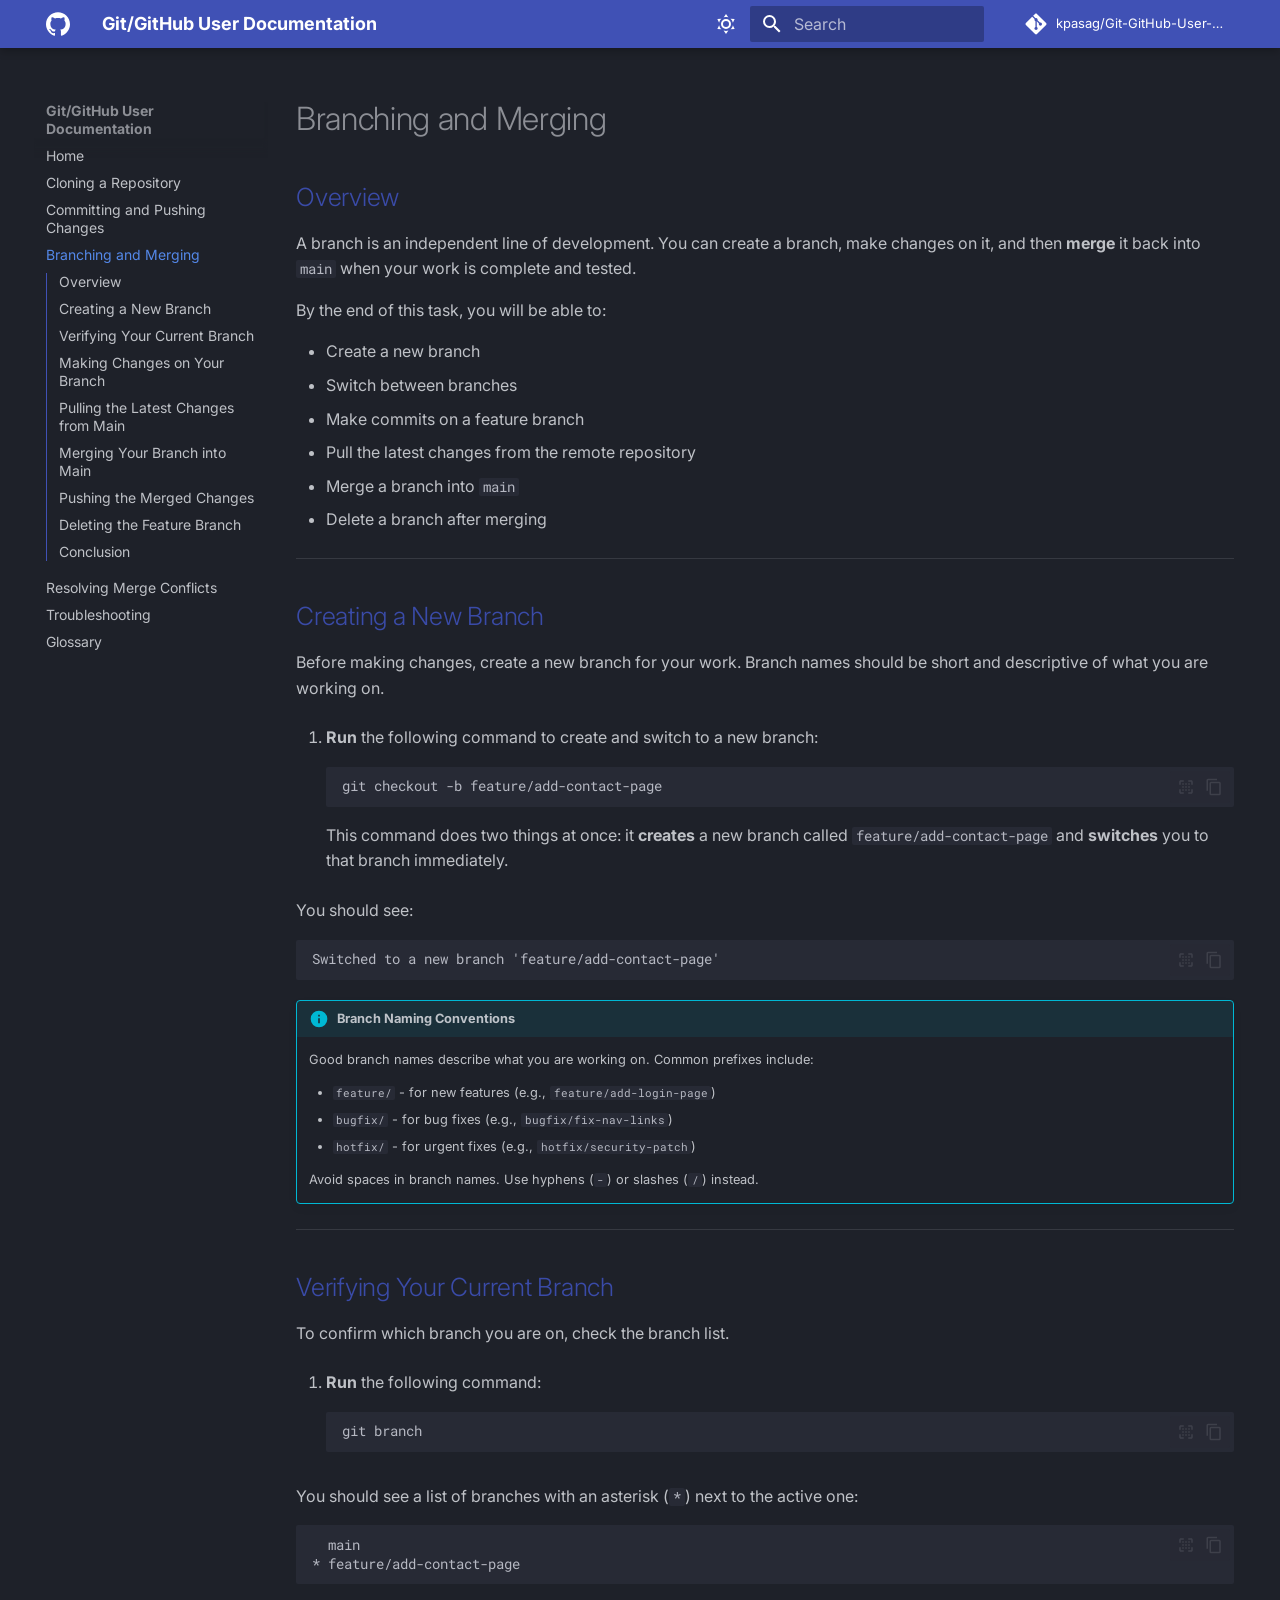
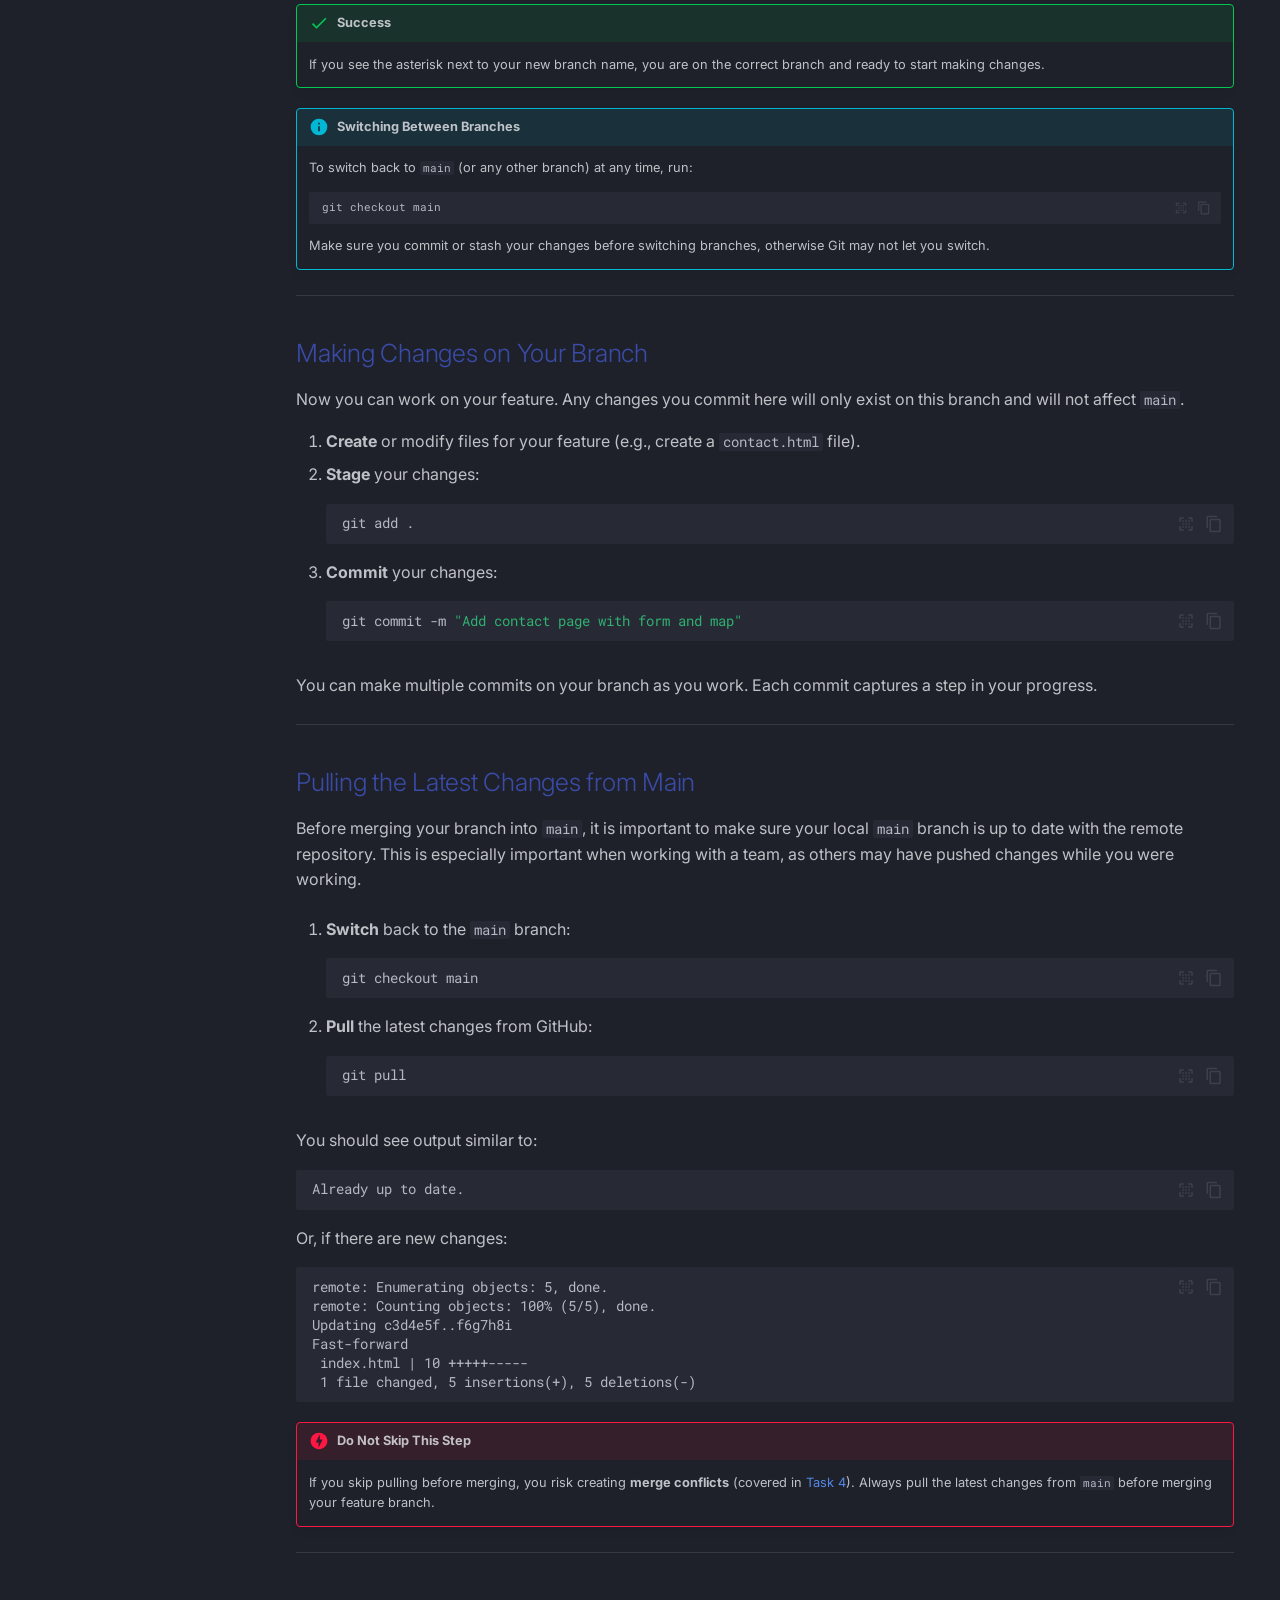
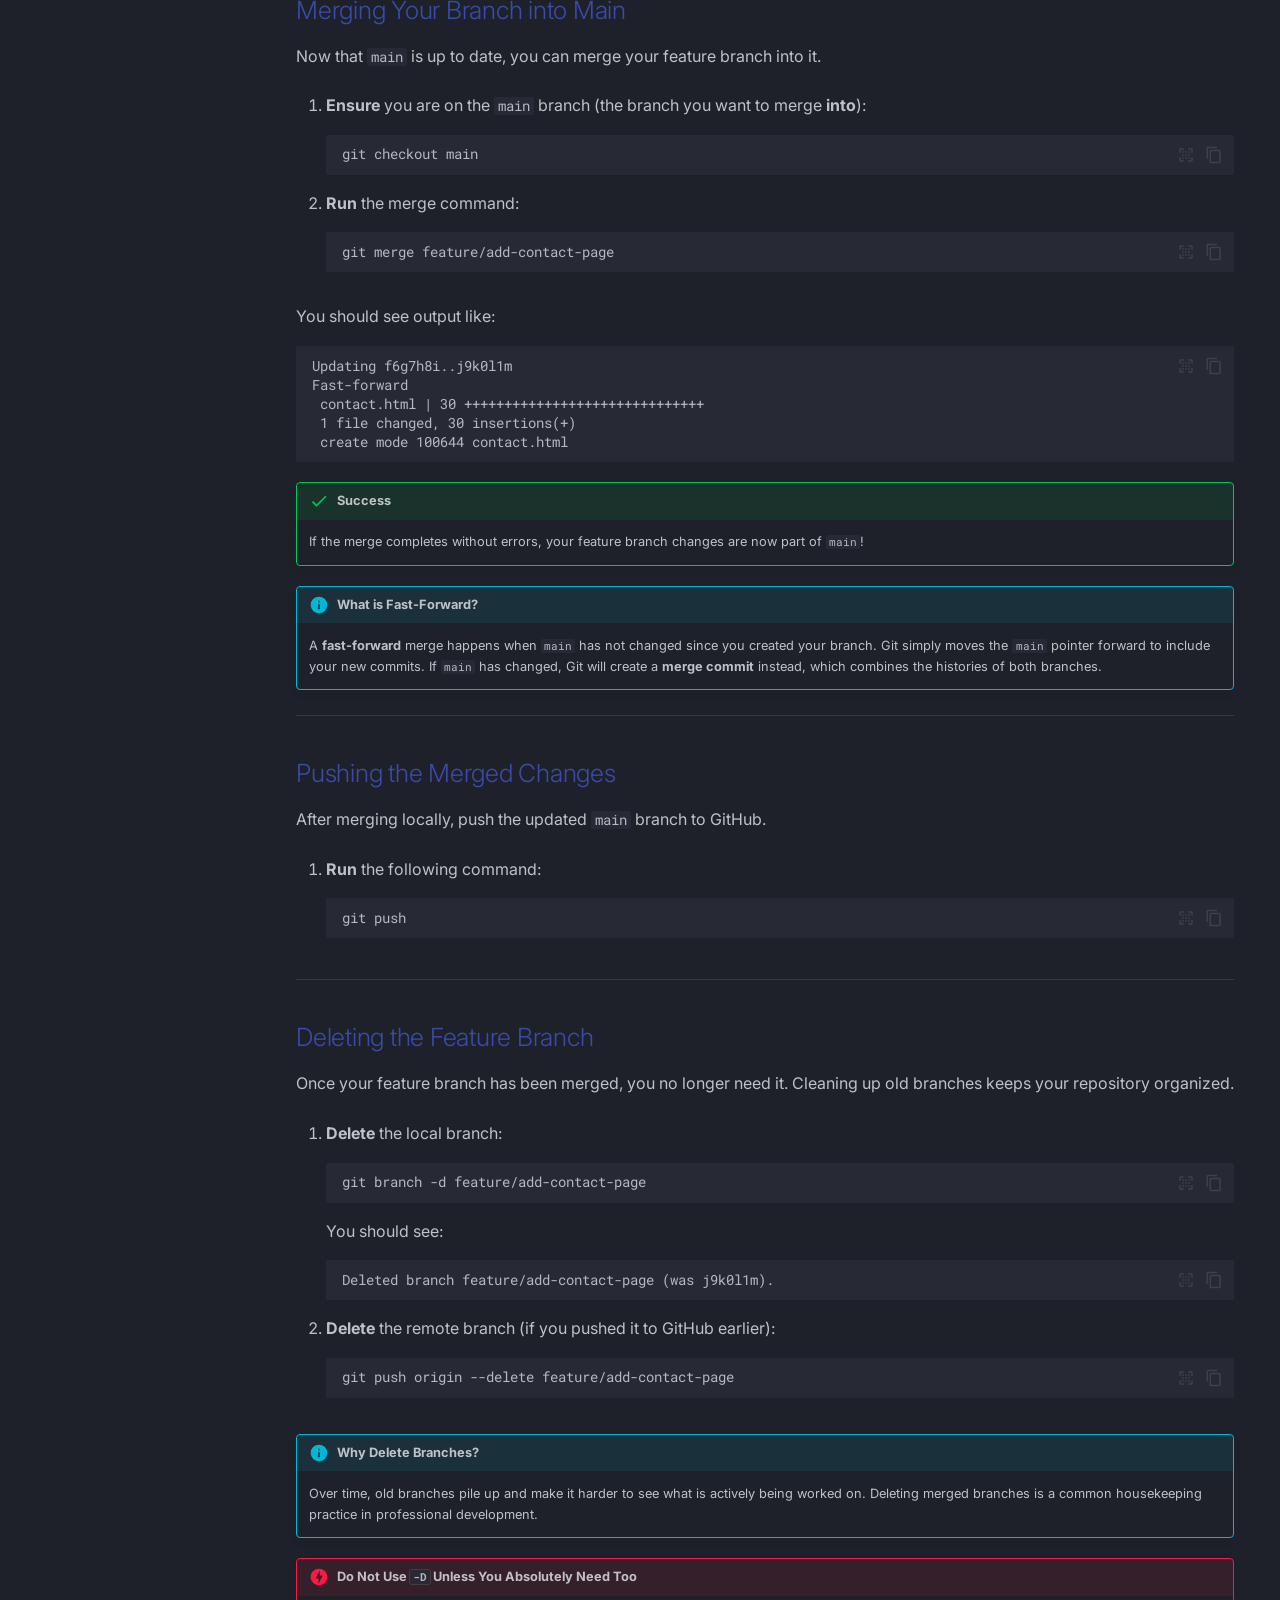
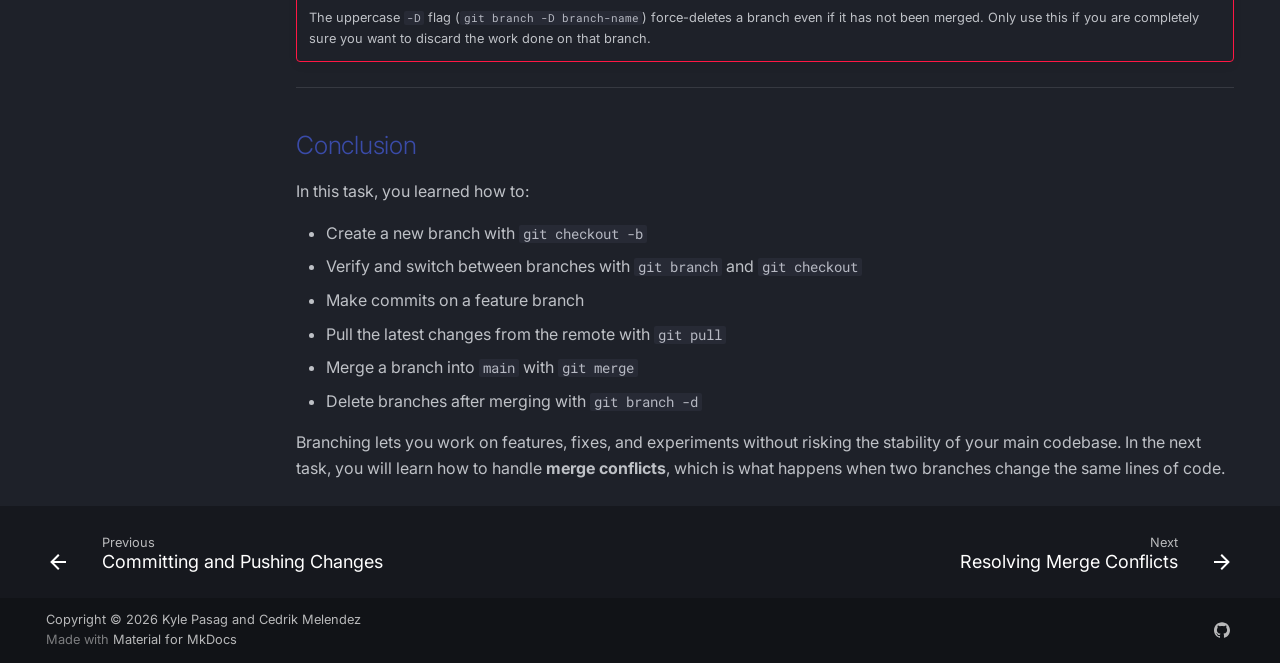
==== commit 381cae5b: "Deployed cbb4924 with MkDocs version: 1.6.1" ====
--- a/branching-and-merging/index.html
+++ b/branching-and-merging/index.html
@@ -50,6 +50,8 @@
         <style>:root{--md-text-font:"Inter";--md-code-font:"Roboto Mono"}</style>
       
     
+    
+      <link rel="stylesheet" href="../stylesheets/extra.css">
     
     <script>__md_scope=new URL("..",location),__md_hash=e=>[...e].reduce(((e,_)=>(e<<5)-e+_.charCodeAt(0)),0),__md_get=(e,_=localStorage,t=__md_scope)=>JSON.parse(_.getItem(t.pathname+"."+e)),__md_set=(e,_,t=localStorage,a=__md_scope)=>{try{t.setItem(a.pathname+"."+e,JSON.stringify(_))}catch(e){}}</script>
     
@@ -191,6 +193,18 @@
       
     
     
+      <div class="md-header__source">
+        <a href="https://github.com/kpasag/Git-GitHub-User-Documentation" title="Go to repository" class="md-source" data-md-component="source">
+  <div class="md-source__icon md-icon">
+    
+    <svg xmlns="http://www.w3.org/2000/svg" viewBox="0 0 448 512"><!--! Font Awesome Free 7.1.0 by @fontawesome - https://fontawesome.com License - https://fontawesome.com/license/free (Icons: CC BY 4.0, Fonts: SIL OFL 1.1, Code: MIT License) Copyright 2025 Fonticons, Inc.--><path d="M439.6 236.1 244 40.5c-5.4-5.5-12.8-8.5-20.4-8.5s-15 3-20.4 8.4L162.5 81l51.5 51.5c27.1-9.1 52.7 16.8 43.4 43.7l49.7 49.7c34.2-11.8 61.2 31 35.5 56.7-26.5 26.5-70.2-2.9-56-37.3L240.3 199v121.9c25.3 12.5 22.3 41.8 9.1 55-6.4 6.4-15.2 10.1-24.3 10.1s-17.8-3.6-24.3-10.1c-17.6-17.6-11.1-46.9 11.2-56v-123c-20.8-8.5-24.6-30.7-18.6-45L142.6 101 8.5 235.1C3 240.6 0 247.9 0 255.5s3 15 8.5 20.4l195.6 195.7c5.4 5.4 12.7 8.4 20.4 8.4s15-3 20.4-8.4l194.7-194.7c5.4-5.4 8.4-12.8 8.4-20.4s-3-15-8.4-20.4"/></svg>
+  </div>
+  <div class="md-source__repository">
+    kpasag/Git-GitHub-User-Documentation
+  </div>
+</a>
+      </div>
+    
   </nav>
   
 </header>
@@ -226,6 +240,18 @@
     </a>
     Git/GitHub User Documentation
   </label>
+  
+    <div class="md-nav__source">
+      <a href="https://github.com/kpasag/Git-GitHub-User-Documentation" title="Go to repository" class="md-source" data-md-component="source">
+  <div class="md-source__icon md-icon">
+    
+    <svg xmlns="http://www.w3.org/2000/svg" viewBox="0 0 448 512"><!--! Font Awesome Free 7.1.0 by @fontawesome - https://fontawesome.com License - https://fontawesome.com/license/free (Icons: CC BY 4.0, Fonts: SIL OFL 1.1, Code: MIT License) Copyright 2025 Fonticons, Inc.--><path d="M439.6 236.1 244 40.5c-5.4-5.5-12.8-8.5-20.4-8.5s-15 3-20.4 8.4L162.5 81l51.5 51.5c27.1-9.1 52.7 16.8 43.4 43.7l49.7 49.7c34.2-11.8 61.2 31 35.5 56.7-26.5 26.5-70.2-2.9-56-37.3L240.3 199v121.9c25.3 12.5 22.3 41.8 9.1 55-6.4 6.4-15.2 10.1-24.3 10.1s-17.8-3.6-24.3-10.1c-17.6-17.6-11.1-46.9 11.2-56v-123c-20.8-8.5-24.6-30.7-18.6-45L142.6 101 8.5 235.1C3 240.6 0 247.9 0 255.5s3 15 8.5 20.4l195.6 195.7c5.4 5.4 12.7 8.4 20.4 8.4s15-3 20.4-8.4l194.7-194.7c5.4-5.4 8.4-12.8 8.4-20.4s-3-15-8.4-20.4"/></svg>
+  </div>
+  <div class="md-source__repository">
+    kpasag/Git-GitHub-User-Documentation
+  </div>
+</a>
+    </div>
   
   <ul class="md-nav__list" data-md-scrollfix>
     
@@ -580,10 +606,12 @@
                   
 
 
+  
+  
+
 
 <h1 id="branching-and-merging">Branching and Merging</h1>
 <h2 id="overview">Overview</h2>
-<p>So far, you have been working directly on the <strong>main</strong> branch. This works fine for solo projects, but in real-world development, you will want to work on new features or fixes without risking the stability of your main codebase. This is where <strong>branches</strong> come in.</p>
 <p>A branch is an independent line of development. You can create a branch, make changes on it, and then <strong>merge</strong> it back into <code>main</code> when your work is complete and tested.</p>
 <p>By the end of this task, you will be able to:</p>
 <ul>
@@ -675,7 +703,7 @@
 </span></code></pre></div>
 </li>
 </ol>
-<p>You should see output like:</p>
+<p>You should see output similar to:</p>
 <div class="language-text highlight"><pre><span></span><code><span id="__span-9-1"><a id="__codelineno-9-1" name="__codelineno-9-1" href="#__codelineno-9-1"></a>Already up to date.
 </span></code></pre></div>
 <p>Or, if there are new changes:</p>
@@ -688,7 +716,7 @@
 </span></code></pre></div>
 <div class="admonition danger">
 <p class="admonition-title">Do Not Skip This Step</p>
-<p>If you skip pulling before merging, you risk creating <strong>merge conflicts</strong> (covered in Task 4). Always pull the latest changes from <code>main</code> before merging your feature branch.</p>
+<p>If you skip pulling before merging, you risk creating <strong>merge conflicts</strong> (covered in  <a href="../resolving-merge-conflicts/">Task 4</a>). Always pull the latest changes from <code>main</code> before merging your feature branch.</p>
 </div>
 <hr />
 <h2 id="merging-your-branch-into-main">Merging Your Branch into Main</h2>
@@ -753,8 +781,8 @@
 <p>Over time, old branches pile up and make it harder to see what is actively being worked on. Deleting merged branches is a common housekeeping practice in professional development.</p>
 </div>
 <div class="admonition danger">
-<p class="admonition-title">Do Not Use <code>-D</code> Unless You Mean It</p>
-<p>The uppercase <code>-D</code> flag (<code>git branch -D branch-name</code>) force-deletes a branch even if it has not been merged. Only use this if you are absolutely sure you want to discard the work on that branch.</p>
+<p class="admonition-title">Do Not Use <code>-D</code> Unless You Absolutely Need Too</p>
+<p>The uppercase <code>-D</code> flag (<code>git branch -D branch-name</code>) force-deletes a branch even if it has not been merged. Only use this if you are completely sure you want to discard the work done on that branch.</p>
 </div>
 <hr />
 <h2 id="conclusion">Conclusion</h2>
@@ -787,6 +815,12 @@
           
 <script>var target=document.getElementById(location.hash.slice(1));target&&target.name&&(target.checked=target.name.startsWith("__tabbed_"))</script>
         </div>
+        
+          <button type="button" class="md-top md-icon" data-md-component="top" hidden>
+  
+  <svg xmlns="http://www.w3.org/2000/svg" viewBox="0 0 24 24"><path d="M13 20h-2V8l-5.5 5.5-1.42-1.42L12 4.16l7.92 7.92-1.42 1.42L13 8z"/></svg>
+  Back to top
+</button>
         
       </main>
       
@@ -837,7 +871,7 @@
       <div class="md-copyright">
   
     <div class="md-copyright__highlight">
-      Copright &copy; 2026 Kyle Pasag and Cedrik Melendez
+      Copyright &copy; 2026 Kyle Pasag and Cedrik Melendez
     </div>
   
   
@@ -877,7 +911,7 @@
     
       
       
-      <script id="__config" type="application/json">{"annotate": null, "base": "..", "features": ["navigation.sections", "navigation.footer", "toc.integrate", "content.code.copy", "content.code.select"], "search": "../assets/javascripts/workers/search.2c215733.min.js", "tags": null, "translations": {"clipboard.copied": "Copied to clipboard", "clipboard.copy": "Copy to clipboard", "search.result.more.one": "1 more on this page", "search.result.more.other": "# more on this page", "search.result.none": "No matching documents", "search.result.one": "1 matching document", "search.result.other": "# matching documents", "search.result.placeholder": "Type to start searching", "search.result.term.missing": "Missing", "select.version": "Select version"}, "version": null}</script>
+      <script id="__config" type="application/json">{"annotate": null, "base": "..", "features": ["navigation.top", "navigation.sections", "navigation.footer", "toc.integrate", "content.code.copy", "content.code.select"], "search": "../assets/javascripts/workers/search.2c215733.min.js", "tags": null, "translations": {"clipboard.copied": "Copied to clipboard", "clipboard.copy": "Copy to clipboard", "search.result.more.one": "1 more on this page", "search.result.more.other": "# more on this page", "search.result.none": "No matching documents", "search.result.one": "1 matching document", "search.result.other": "# matching documents", "search.result.placeholder": "Type to start searching", "search.result.term.missing": "Missing", "select.version": "Select version"}, "version": null}</script>
     
     
       <script src="../assets/javascripts/bundle.79ae519e.min.js"></script>
--- a/stylesheets/extra.css
+++ b/stylesheets/extra.css
@@ -0,0 +1,6 @@
+h2 {
+    color: rgb(58, 75, 168);
+}
+h3 {
+    color: rgb(53, 68, 155);
+}
